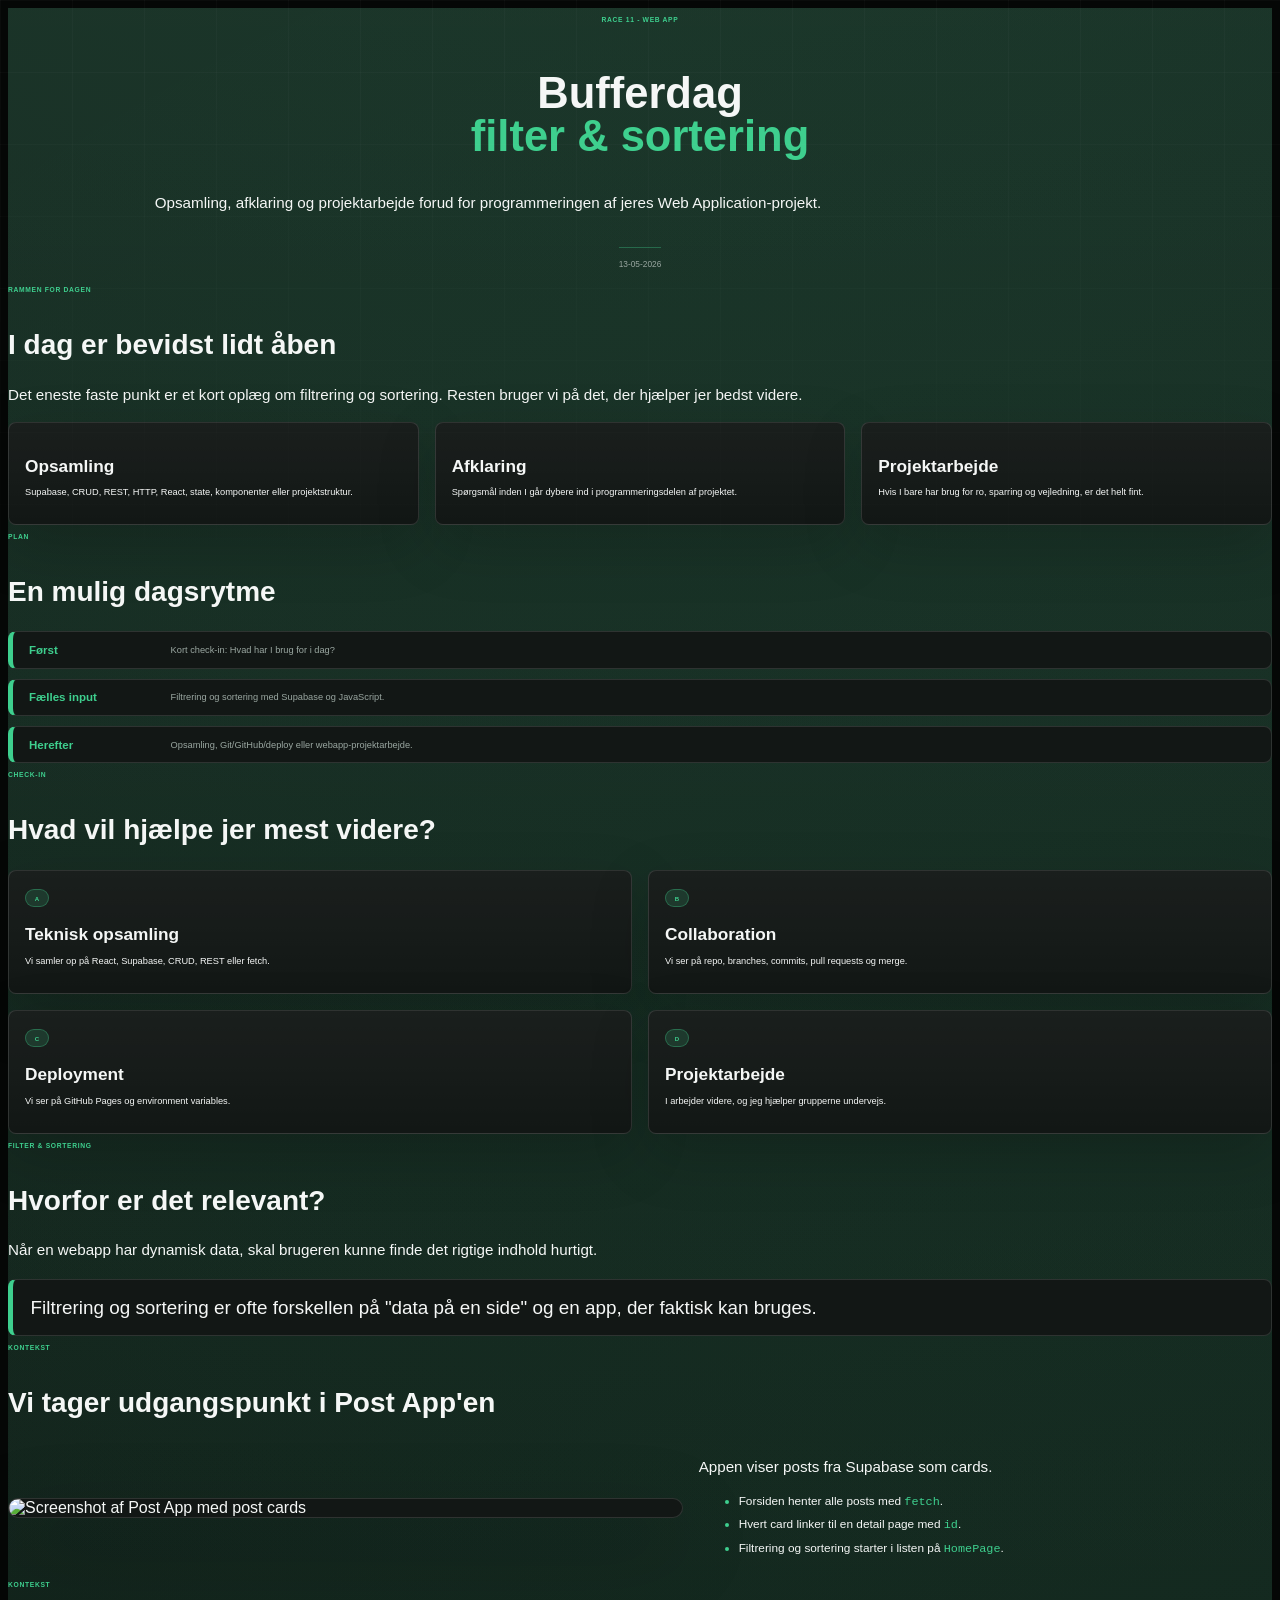
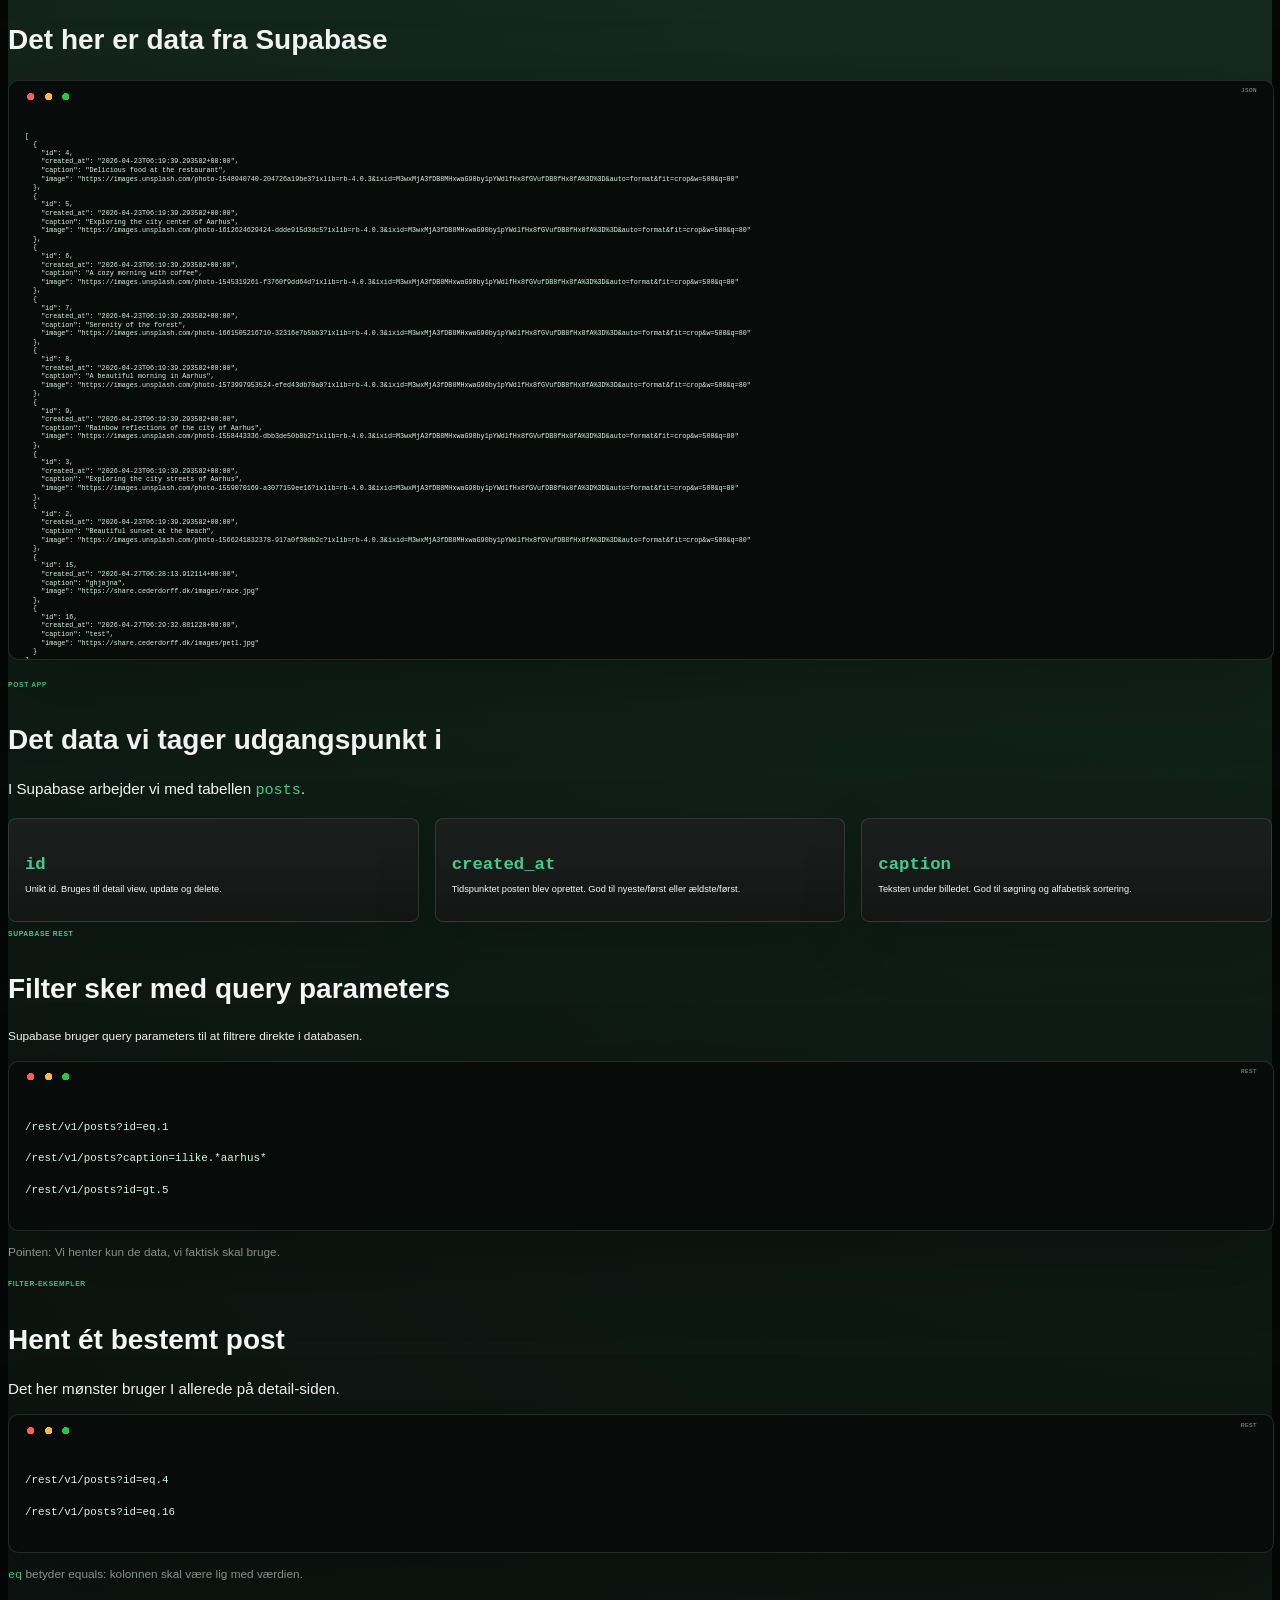
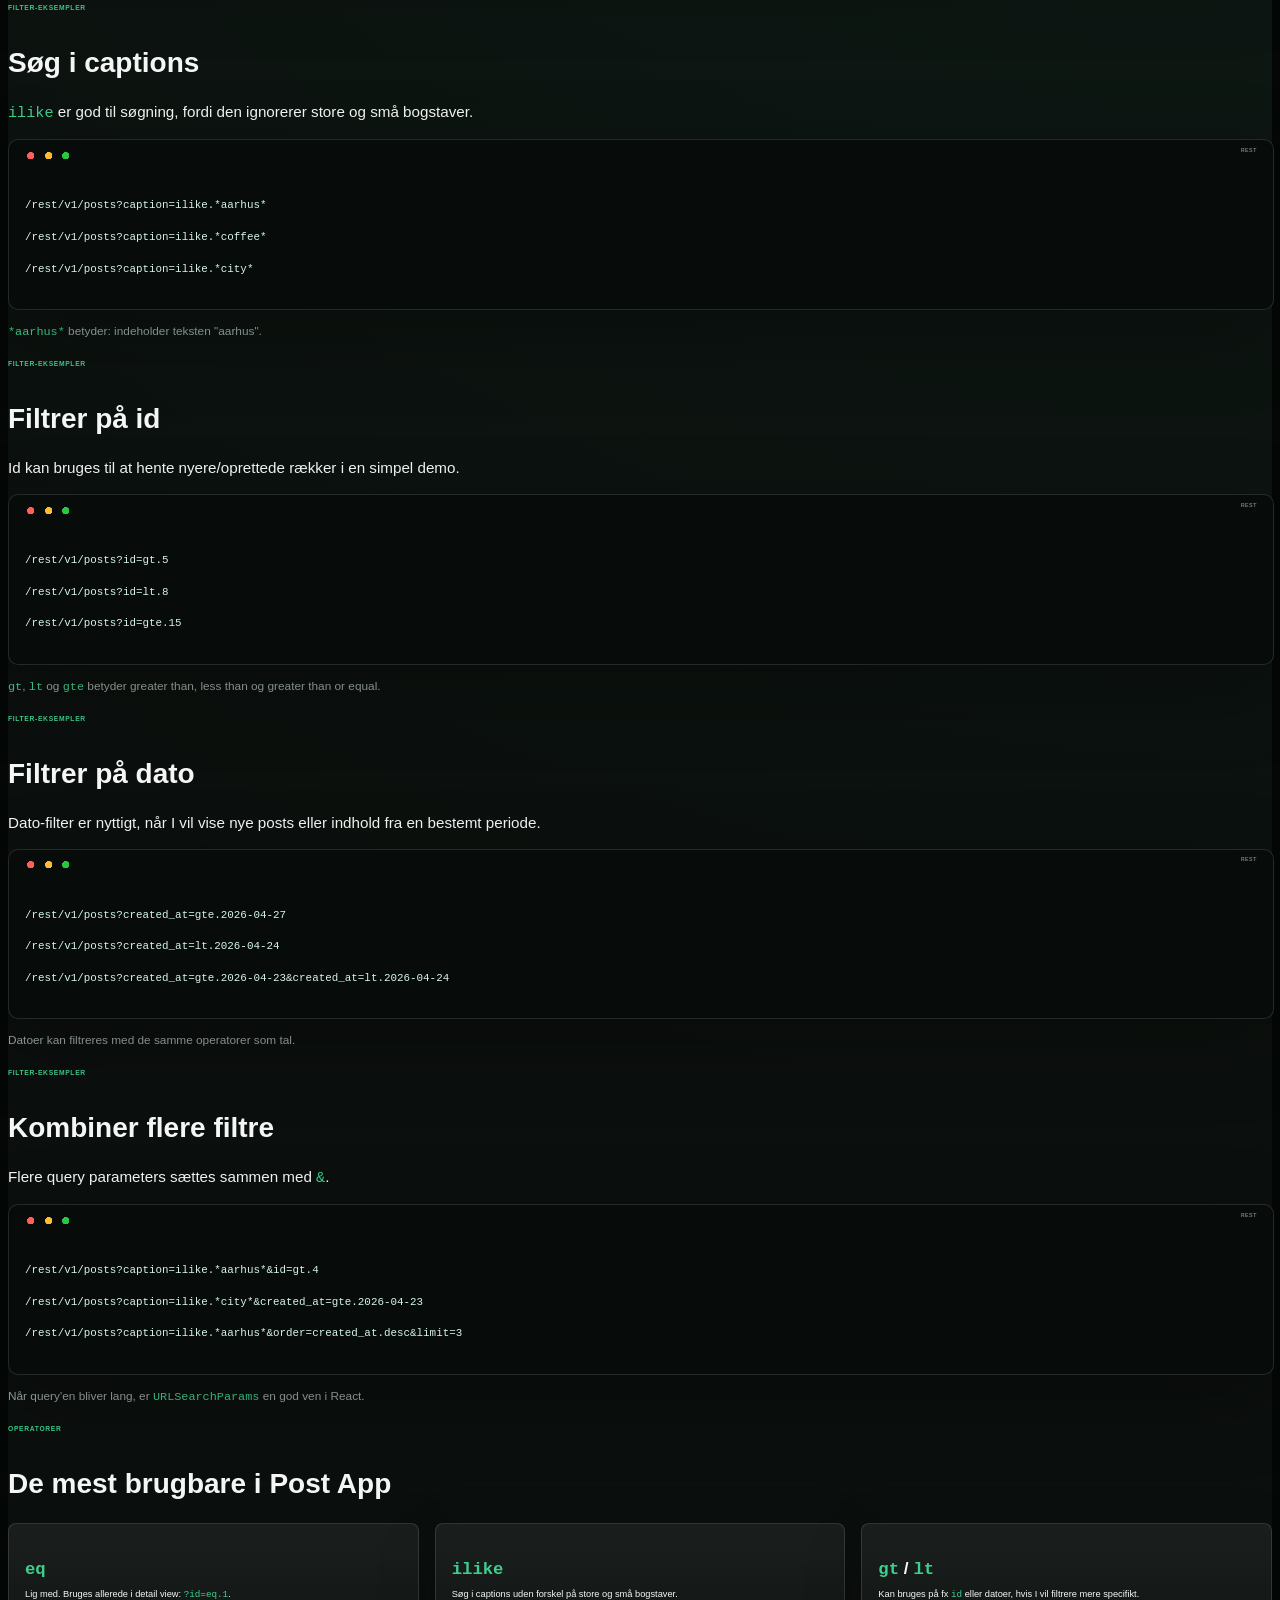
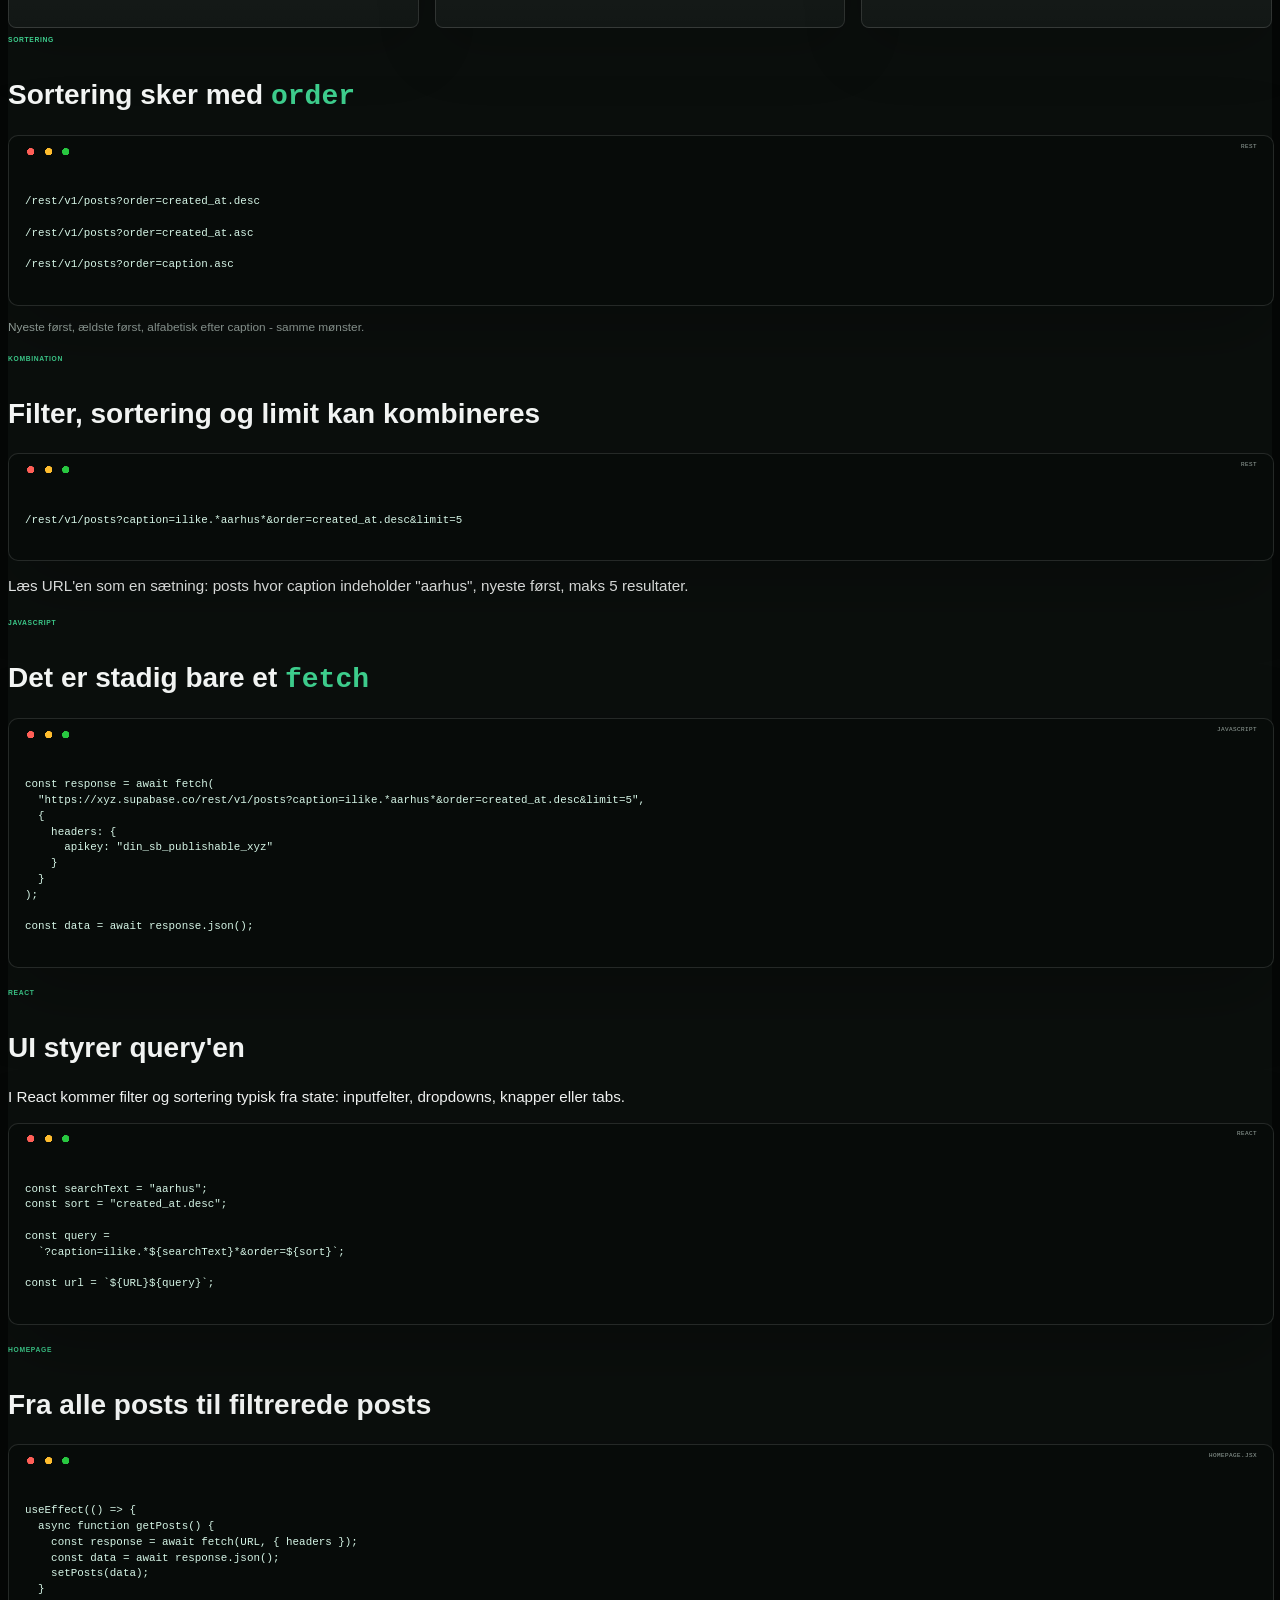
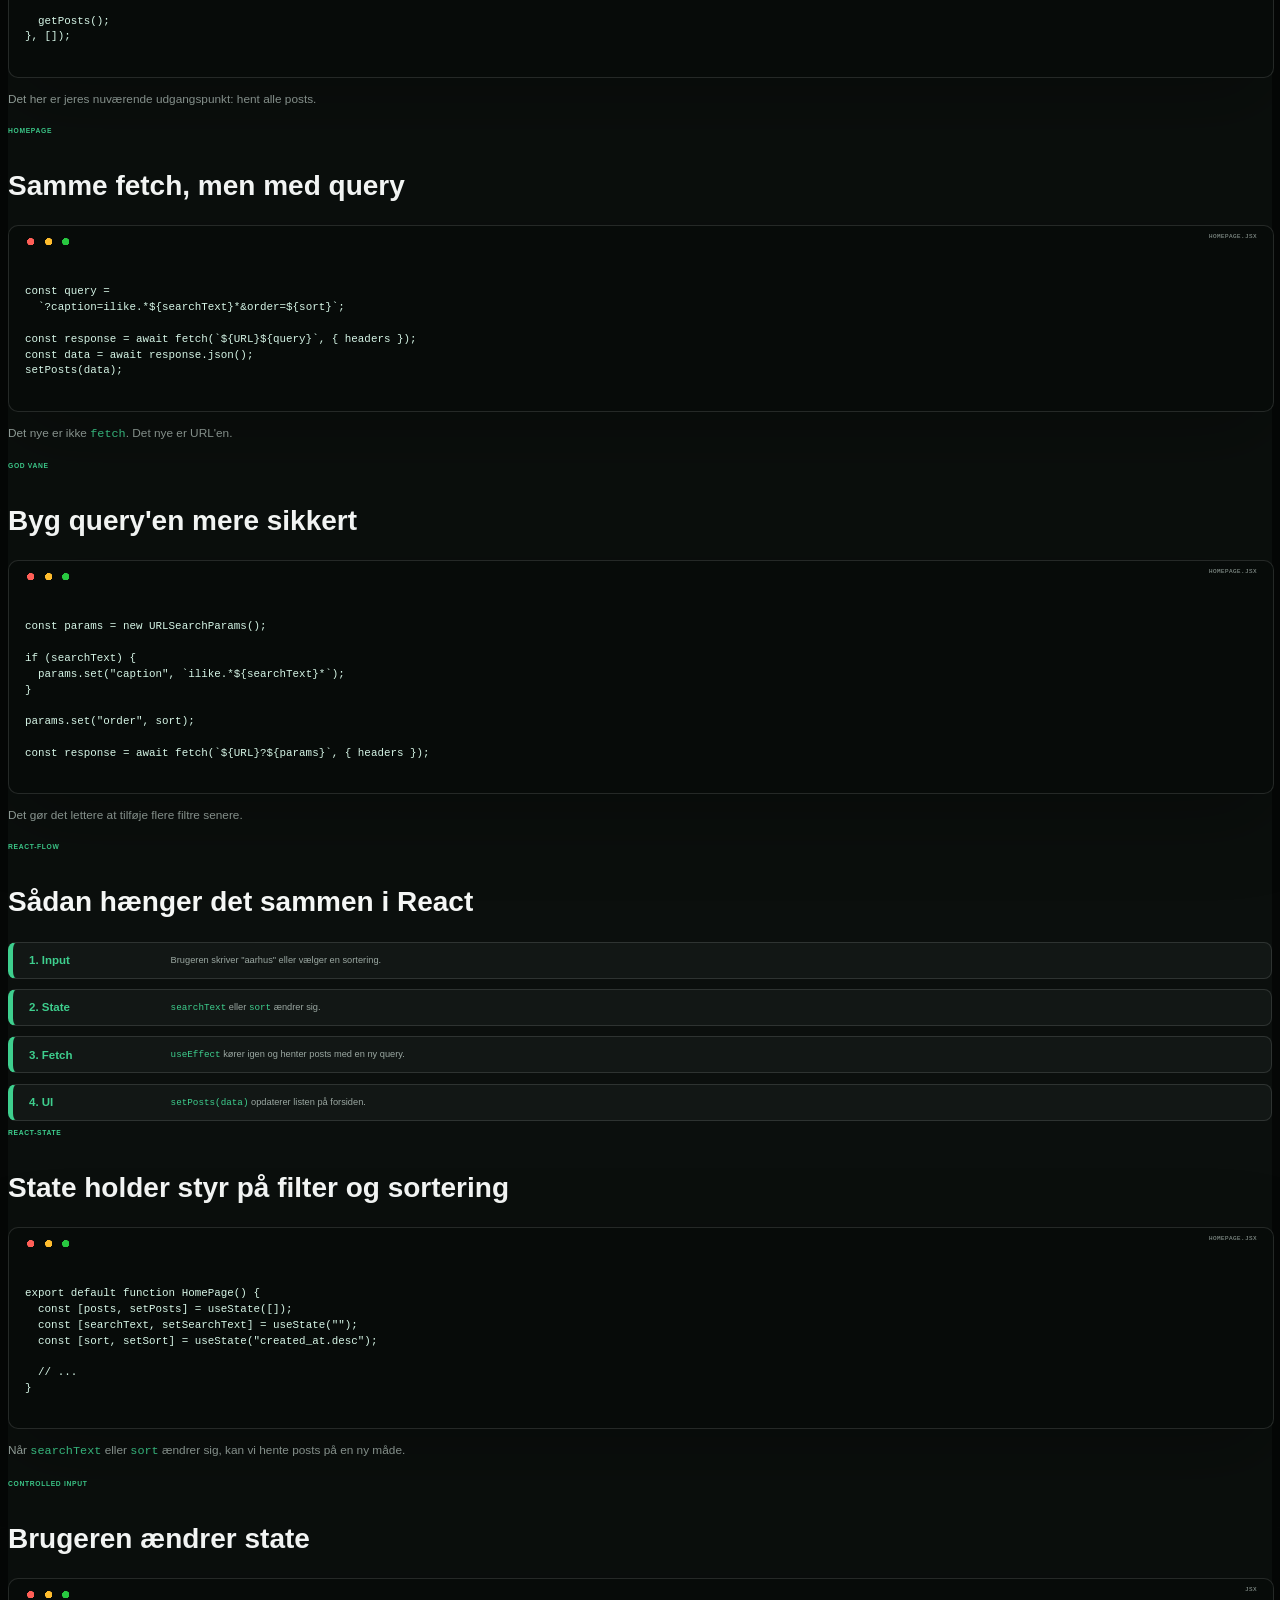
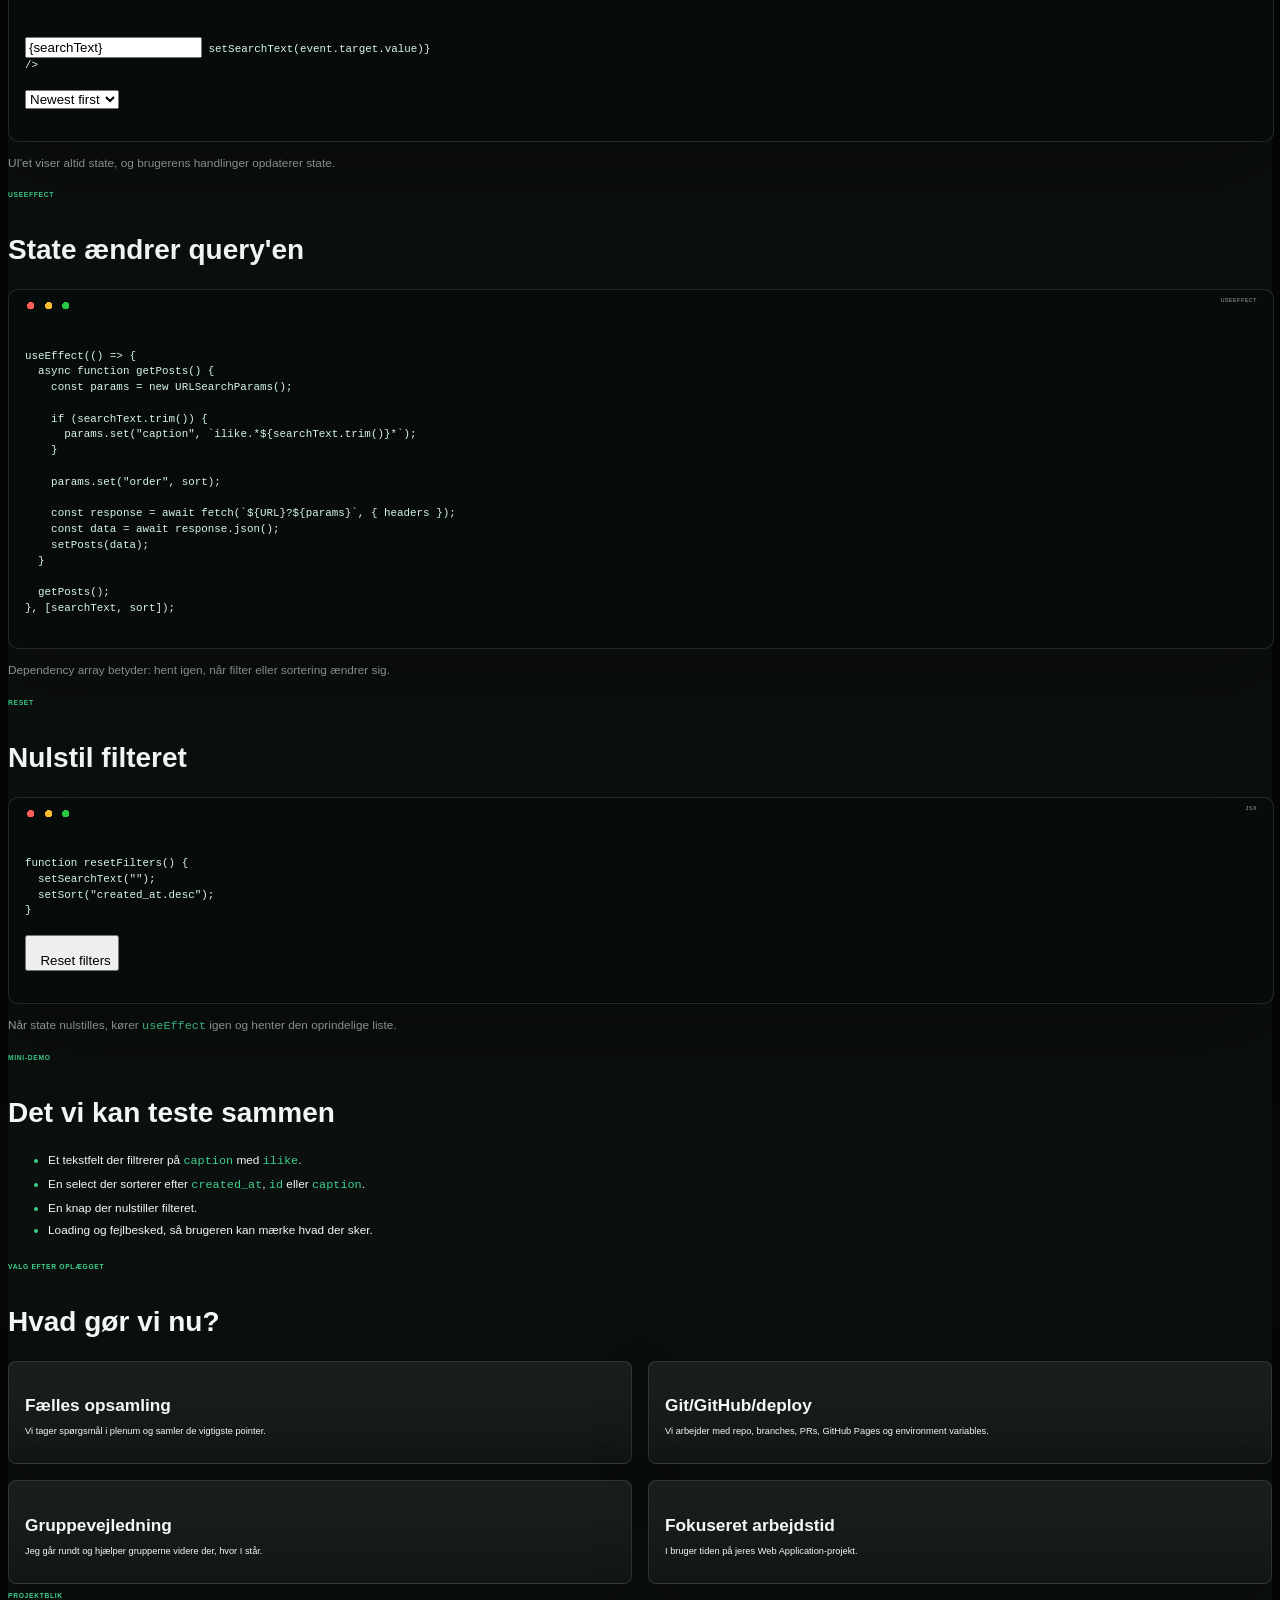
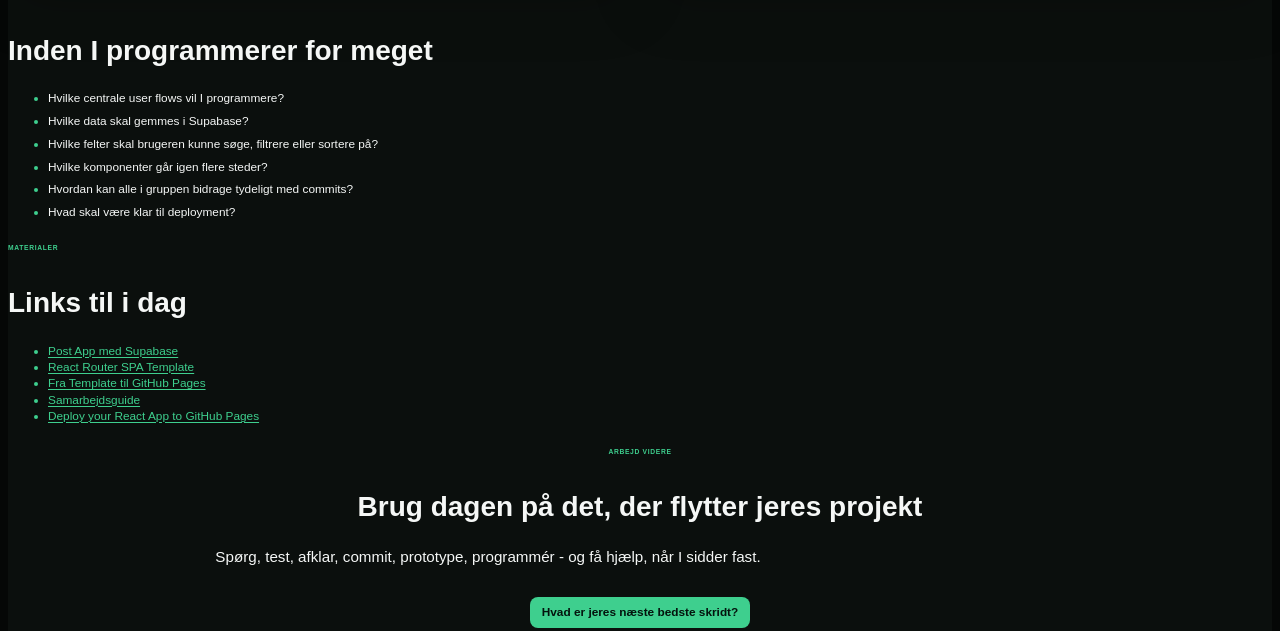
==== _slides/race-11-bufferdag-filter-sort.html @ 37c3426e "Fix code highlighting for JSX in filter and reset sections" ====
<!doctype html>
<html lang="da">
  <head>
    <meta charset="utf-8">
    <meta name="viewport" content="width=device-width, initial-scale=1.0">
    <title>RACE 11 - Bufferdag, Filter & Sort + Projektvejledning</title>
    <link rel="stylesheet" href="https://cdn.jsdelivr.net/npm/reveal.js@5/dist/reveal.css">
    <link rel="stylesheet" href="https://cdn.jsdelivr.net/npm/reveal.js@5/dist/theme/simple.css">
    <link rel="stylesheet" href="https://cdn.jsdelivr.net/npm/highlight.js@11.9.0/styles/github-dark.min.css">
    <style>
      :root {
        --bg: #0b0f0d;
        --bg-deep: #050706;
        --surface: #121715;
        --surface-strong: #171d1a;
        --ink: #f5f7f6;
        --muted: #9aa7a1;
        --green: #3ecf8e;
        --green-deep: #008f62;
        --green-soft: rgba(62, 207, 142, 0.16);
        --coral: #f08f73;
        --yellow: #f4c95d;
        --line: rgba(255, 255, 255, 0.12);
        --line-strong: rgba(62, 207, 142, 0.34);
        --code: #070b09;
      }

      html,
      body {
        background: var(--bg-deep);
      }

      .reveal {
        background:
          radial-gradient(circle at 50% -10%, rgba(62, 207, 142, 0.22), transparent 34%),
          radial-gradient(circle at 100% 20%, rgba(62, 207, 142, 0.08), transparent 28%),
          linear-gradient(180deg, rgba(255, 255, 255, 0.04), transparent 24%),
          var(--bg);
        color: var(--ink);
        font-family: "Aptos", "Segoe UI", sans-serif;
      }

      .reveal::before {
        background-image:
          linear-gradient(rgba(255, 255, 255, 0.035) 1px, transparent 1px),
          linear-gradient(90deg, rgba(255, 255, 255, 0.035) 1px, transparent 1px);
        background-size: 72px 72px;
        content: "";
        inset: 0;
        mask-image: linear-gradient(to bottom, rgba(0, 0, 0, 0.72), transparent 78%);
        pointer-events: none;
        position: fixed;
      }

      .reveal h1,
      .reveal h2,
      .reveal h3 {
        color: var(--ink);
        font-family: "Aptos", "Segoe UI", sans-serif;
        font-weight: 700;
        letter-spacing: 0;
        text-transform: none;
      }

      .reveal h1 {
        font-size: 2.72em;
        line-height: 0.98;
      }

      .reveal h1 span {
        color: var(--green);
        display: block;
      }

      .reveal h2 {
        font-size: 1.75em;
      }

      .reveal h3 {
        font-size: 1.08em;
      }

      .reveal p,
      .reveal li {
        color: var(--ink);
        font-size: 0.74em;
        line-height: 1.38;
      }

      .reveal small,
      .reveal .muted {
        color: var(--muted);
      }

      .reveal a {
        color: var(--green);
        text-decoration-thickness: 0.08em;
        text-underline-offset: 0.16em;
      }

      .reveal strong {
        color: var(--green);
      }

      .reveal section {
        text-align: left;
      }

      .reveal section::before {
        background: linear-gradient(90deg, var(--green), transparent);
        border-radius: 999px;
        content: "";
        height: 3px;
        left: 0;
        opacity: 0.82;
        position: absolute;
        top: -1.1rem;
        width: 92px;
      }

      .reveal .center {
        text-align: center;
      }

      .reveal .center::before {
        left: 50%;
        transform: translateX(-50%);
      }

      .reveal .eyebrow {
        color: var(--green);
        display: inline-block;
        font-size: 0.42em;
        font-weight: 800;
        letter-spacing: 0.1em;
        margin-bottom: 0.8rem;
        text-transform: uppercase;
      }

      .reveal .lead {
        color: var(--ink);
        font-size: 0.95em;
        line-height: 1.28;
        max-width: 960px;
      }

      .reveal .date {
        border-top: 1px solid var(--line-strong);
        color: var(--muted);
        display: inline-block;
        font-size: 0.52em;
        margin-top: 1.2rem;
        padding-top: 0.65rem;
      }

      .reveal .grid {
        display: grid;
        gap: 1rem;
        grid-template-columns: repeat(3, minmax(0, 1fr));
        margin-top: 1.1rem;
      }

      .reveal .grid.two {
        grid-template-columns: repeat(2, minmax(0, 1fr));
      }

      .reveal .context-layout {
        align-items: center;
        display: grid;
        gap: 1.1rem;
        grid-template-columns: 1.08fr 0.92fr;
        margin-top: 1rem;
      }

      .reveal .panel {
        background:
          linear-gradient(180deg, rgba(255, 255, 255, 0.035), transparent),
          var(--surface);
        border: 1px solid var(--line);
        border-radius: 8px;
        box-shadow: 0 20px 60px rgba(0, 0, 0, 0.18);
        padding: 1rem;
      }

      .reveal .panel h3 {
        margin-bottom: 0.35rem;
      }

      .reveal .panel:hover {
        border-color: var(--line-strong);
      }

      .reveal .panel p,
      .reveal .panel li {
        font-size: 0.58em;
      }

      .reveal .tag {
        background: var(--green-soft);
        border: 1px solid var(--line-strong);
        border-radius: 999px;
        color: var(--green);
        display: inline-block;
        font-size: 0.38em;
        font-weight: 800;
        letter-spacing: 0.06em;
        margin-right: 0.35rem;
        padding: 0.28rem 0.55rem;
        text-transform: uppercase;
      }

      .reveal .timeline {
        display: grid;
        gap: 0.65rem;
        margin-top: 1.1rem;
      }

      .reveal .step {
        align-items: center;
        background: var(--surface);
        border: 1px solid var(--line);
        border-left: 0.32rem solid var(--green);
        border-radius: 8px;
        display: grid;
        gap: 0.85rem;
        grid-template-columns: 8rem 1fr;
        padding: 0.72rem 1rem;
      }

      .reveal .step strong {
        color: var(--green);
        font-size: 0.72em;
      }

      .reveal .step span {
        color: var(--muted);
        font-size: 0.58em;
      }

      .reveal pre {
        background: var(--code);
        border: 1px solid var(--line);
        border-radius: 10px;
        box-shadow: 0 24px 80px rgba(0, 0, 0, 0.28);
        margin-top: 1rem;
        overflow: hidden;
        padding-top: 1.65rem;
        position: relative;
        width: 100%;
      }

      .reveal pre::before {
        background:
          radial-gradient(circle, #ff5f57 0 45%, transparent 47%),
          radial-gradient(circle, #ffbd2e 0 45%, transparent 47%),
          radial-gradient(circle, #28c840 0 45%, transparent 47%);
        background-position: 0 0, 1.1rem 0, 2.2rem 0;
        background-repeat: no-repeat;
        background-size: 0.7rem 0.7rem;
        content: "";
        height: 0.7rem;
        left: 1rem;
        position: absolute;
        top: 0.62rem;
        width: 3rem;
      }

      .reveal pre[data-code-label]::after {
        color: var(--muted);
        content: attr(data-code-label);
        font-family: "SFMono-Regular", "Consolas", monospace;
        font-size: 0.32em;
        letter-spacing: 0.08em;
        position: absolute;
        right: 1rem;
        text-transform: uppercase;
        top: 0.42rem;
      }

      .reveal pre code {
        background: transparent;
        border: 0;
        border-radius: 0;
        color: #d6f6e7;
        display: block;
        font-size: 0.68em;
        line-height: 1.45;
        max-height: none;
        padding: 1rem;
        white-space: pre-wrap;
        word-break: break-word;
      }

      .reveal pre code.hljs {
        background: transparent;
        color: #d6f6e7;
        padding: 1rem;
      }

      .reveal .hljs-keyword,
      .reveal .hljs-built_in,
      .reveal .hljs-selector-tag {
        color: var(--green);
      }

      .reveal .hljs-string,
      .reveal .hljs-title,
      .reveal .hljs-name {
        color: #f0cf85;
      }

      .reveal .hljs-number,
      .reveal .hljs-literal {
        color: #79c0ff;
      }

      .reveal .hljs-comment {
        color: #7f8a85;
      }

      .reveal table.hljs-ln {
        font-size: inherit;
      }

      .reveal .hljs-ln-numbers {
        border-right: 1px solid var(--line);
        color: rgba(245, 247, 246, 0.34);
        padding-right: 0.8rem;
        text-align: right;
        user-select: none;
      }

      .reveal .hljs-ln-code {
        padding-left: 0.8rem;
      }

      .reveal pre.data-sample code {
        font-size: 0.42em;
        line-height: 1.28;
        max-height: 520px;
        overflow: auto;
      }

      .reveal .app-shot {
        background: var(--surface);
        border: 1px solid var(--line);
        border-radius: 12px;
        box-shadow: 0 28px 80px rgba(0, 0, 0, 0.32);
        display: block;
        width: 100%;
      }

      .reveal code {
        color: var(--green);
        font-family: "SFMono-Regular", "Consolas", monospace;
      }

      .reveal .quote {
        background: var(--surface);
        border: 1px solid var(--line);
        border-left: 0.36rem solid var(--green);
        border-radius: 8px;
        color: var(--ink);
        font-family: "Aptos", "Segoe UI", sans-serif;
        font-size: 1.18em;
        line-height: 1.22;
        margin-top: 1.2rem;
        padding: 1rem 1.1rem;
      }

      .reveal .question {
        background: var(--green);
        border-radius: 8px;
        color: #04130d;
        display: inline-block;
        font-size: 0.74em;
        font-weight: 800;
        margin-top: 1rem;
        padding: 0.45rem 0.75rem;
      }

      .reveal .checklist li {
        margin: 0.4rem 0;
      }

      .reveal li::marker {
        color: var(--green);
      }

      .reveal .controls,
      .reveal .progress {
        color: var(--green);
      }

      @media (max-width: 780px) {
        .reveal .grid,
        .reveal .grid.two,
        .reveal .context-layout {
          grid-template-columns: 1fr;
        }

        .reveal .step {
          grid-template-columns: 1fr;
        }
      }
    </style>
  </head>
  <body>
    <div class="reveal">
      <div class="slides">
        <section class="center">
          <span class="eyebrow">RACE 11 - Web App</span>
          <h1>Bufferdag <span>filter & sortering</span></h1>
          <p class="lead">Opsamling, afklaring og projektarbejde forud for programmeringen af jeres Web Application-projekt.</p>
          <p class="date">13-05-2026</p>
        </section>

        <section>
          <span class="eyebrow">Rammen for dagen</span>
          <h2>I dag er bevidst lidt åben</h2>
          <p class="lead">Det eneste faste punkt er et kort oplæg om filtrering og sortering. Resten bruger vi på det, der hjælper jer bedst videre.</p>
          <div class="grid">
            <div class="panel">
              <h3>Opsamling</h3>
              <p>Supabase, CRUD, REST, HTTP, React, state, komponenter eller projektstruktur.</p>
            </div>
            <div class="panel">
              <h3>Afklaring</h3>
              <p>Spørgsmål inden I går dybere ind i programmeringsdelen af projektet.</p>
            </div>
            <div class="panel">
              <h3>Projektarbejde</h3>
              <p>Hvis I bare har brug for ro, sparring og vejledning, er det helt fint.</p>
            </div>
          </div>
        </section>

        <section>
          <span class="eyebrow">Plan</span>
          <h2>En mulig dagsrytme</h2>
          <div class="timeline">
            <div class="step">
              <strong>Først</strong>
              <span>Kort check-in: Hvad har I brug for i dag?</span>
            </div>
            <div class="step">
              <strong>Fælles input</strong>
              <span>Filtrering og sortering med Supabase og JavaScript.</span>
            </div>
            <div class="step">
              <strong>Herefter</strong>
              <span>Opsamling, Git/GitHub/deploy eller webapp-projektarbejde.</span>
            </div>
          </div>
        </section>

        <section>
          <span class="eyebrow">Check-in</span>
          <h2>Hvad vil hjælpe jer mest videre?</h2>
          <div class="grid two">
            <div class="panel">
              <span class="tag">A</span>
              <h3>Teknisk opsamling</h3>
              <p>Vi samler op på React, Supabase, CRUD, REST eller fetch.</p>
            </div>
            <div class="panel">
              <span class="tag">B</span>
              <h3>Collaboration</h3>
              <p>Vi ser på repo, branches, commits, pull requests og merge.</p>
            </div>
            <div class="panel">
              <span class="tag">C</span>
              <h3>Deployment</h3>
              <p>Vi ser på GitHub Pages og environment variables.</p>
            </div>
            <div class="panel">
              <span class="tag">D</span>
              <h3>Projektarbejde</h3>
              <p>I arbejder videre, og jeg hjælper grupperne undervejs.</p>
            </div>
          </div>
        </section>

        <section>
          <span class="eyebrow">Filter & sortering</span>
          <h2>Hvorfor er det relevant?</h2>
          <p class="lead">Når en webapp har dynamisk data, skal brugeren kunne finde det rigtige indhold hurtigt.</p>
          <div class="quote">Filtrering og sortering er ofte forskellen på "data på en side" og en app, der faktisk kan bruges.</div>
        </section>

        <section>
          <span class="eyebrow">Kontekst</span>
          <h2>Vi tager udgangspunkt i Post App'en</h2>
          <div class="context-layout">
            <img class="app-shot" src="assets/post-app.png" alt="Screenshot af Post App med post cards">
            <div>
              <p class="lead">Appen viser posts fra Supabase som cards.</p>
              <ul class="checklist">
                <li>Forsiden henter alle posts med <code>fetch</code>.</li>
                <li>Hvert card linker til en detail page med <code>id</code>.</li>
                <li>Filtrering og sortering starter i listen på <code>HomePage</code>.</li>
              </ul>
            </div>
          </div>
        </section>

        <section>
          <span class="eyebrow">Kontekst</span>
          <h2>Det her er data fra Supabase</h2>
          <pre class="data-sample" data-code-label="JSON"><code class="language-json" data-trim>
[
  {
    "id": 4,
    "created_at": "2026-04-23T06:19:39.293582+00:00",
    "caption": "Delicious food at the restaurant",
    "image": "https://images.unsplash.com/photo-1548940740-204726a19be3?ixlib=rb-4.0.3&ixid=M3wxMjA3fDB8MHxwaG90by1pYWdlfHx8fGVufDB8fHx8fA%3D%3D&auto=format&fit=crop&w=500&q=80"
  },
  {
    "id": 5,
    "created_at": "2026-04-23T06:19:39.293582+00:00",
    "caption": "Exploring the city center of Aarhus",
    "image": "https://images.unsplash.com/photo-1612624629424-ddde915d3dc5?ixlib=rb-4.0.3&ixid=M3wxMjA3fDB8MHxwaG90by1pYWdlfHx8fGVufDB8fHx8fA%3D%3D&auto=format&fit=crop&w=500&q=80"
  },
  {
    "id": 6,
    "created_at": "2026-04-23T06:19:39.293582+00:00",
    "caption": "A cozy morning with coffee",
    "image": "https://images.unsplash.com/photo-1545319261-f3760f9dd64d?ixlib=rb-4.0.3&ixid=M3wxMjA3fDB8MHxwaG90by1pYWdlfHx8fGVufDB8fHx8fA%3D%3D&auto=format&fit=crop&w=500&q=80"
  },
  {
    "id": 7,
    "created_at": "2026-04-23T06:19:39.293582+00:00",
    "caption": "Serenity of the forest",
    "image": "https://images.unsplash.com/photo-1661505216710-32316e7b5bb3?ixlib=rb-4.0.3&ixid=M3wxMjA3fDB8MHxwaG90by1pYWdlfHx8fGVufDB8fHx8fA%3D%3D&auto=format&fit=crop&w=500&q=80"
  },
  {
    "id": 8,
    "created_at": "2026-04-23T06:19:39.293582+00:00",
    "caption": "A beautiful morning in Aarhus",
    "image": "https://images.unsplash.com/photo-1573997953524-efed43db70a0?ixlib=rb-4.0.3&ixid=M3wxMjA3fDB8MHxwaG90by1pYWdlfHx8fGVufDB8fHx8fA%3D%3D&auto=format&fit=crop&w=500&q=80"
  },
  {
    "id": 9,
    "created_at": "2026-04-23T06:19:39.293582+00:00",
    "caption": "Rainbow reflections of the city of Aarhus",
    "image": "https://images.unsplash.com/photo-1558443336-dbb3de50b8b2?ixlib=rb-4.0.3&ixid=M3wxMjA3fDB8MHxwaG90by1pYWdlfHx8fGVufDB8fHx8fA%3D%3D&auto=format&fit=crop&w=500&q=80"
  },
  {
    "id": 3,
    "created_at": "2026-04-23T06:19:39.293582+00:00",
    "caption": "Exploring the city streets of Aarhus",
    "image": "https://images.unsplash.com/photo-1559070169-a3077159ee16?ixlib=rb-4.0.3&ixid=M3wxMjA3fDB8MHxwaG90by1pYWdlfHx8fGVufDB8fHx8fA%3D%3D&auto=format&fit=crop&w=500&q=80"
  },
  {
    "id": 2,
    "created_at": "2026-04-23T06:19:39.293582+00:00",
    "caption": "Beautiful sunset at the beach",
    "image": "https://images.unsplash.com/photo-1566241832378-917a0f30db2c?ixlib=rb-4.0.3&ixid=M3wxMjA3fDB8MHxwaG90by1pYWdlfHx8fGVufDB8fHx8fA%3D%3D&auto=format&fit=crop&w=500&q=80"
  },
  {
    "id": 15,
    "created_at": "2026-04-27T06:28:13.912114+00:00",
    "caption": "ghjajna",
    "image": "https://share.cederdorff.dk/images/race.jpg"
  },
  {
    "id": 16,
    "created_at": "2026-04-27T06:29:32.881228+00:00",
    "caption": "test",
    "image": "https://share.cederdorff.dk/images/petl.jpg"
  }
]
          </code></pre>
        </section>

        <section>
          <span class="eyebrow">Post App</span>
          <h2>Det data vi tager udgangspunkt i</h2>
          <p class="lead">I Supabase arbejder vi med tabellen <code>posts</code>.</p>
          <div class="grid">
            <div class="panel">
              <h3><code>id</code></h3>
              <p>Unikt id. Bruges til detail view, update og delete.</p>
            </div>
            <div class="panel">
              <h3><code>created_at</code></h3>
              <p>Tidspunktet posten blev oprettet. God til nyeste/først eller ældste/først.</p>
            </div>
            <div class="panel">
              <h3><code>caption</code></h3>
              <p>Teksten under billedet. God til søgning og alfabetisk sortering.</p>
            </div>
          </div>
        </section>

        <section>
          <span class="eyebrow">Supabase REST</span>
          <h2>Filter sker med query parameters</h2>
          <p>Supabase bruger query parameters til at filtrere direkte i databasen.</p>
          <pre data-code-label="REST"><code class="language-http" data-trim>
/rest/v1/posts?id=eq.1

/rest/v1/posts?caption=ilike.*aarhus*

/rest/v1/posts?id=gt.5
          </code></pre>
          <p class="muted">Pointen: Vi henter kun de data, vi faktisk skal bruge.</p>
        </section>

        <section>
          <span class="eyebrow">Filter-eksempler</span>
          <h2>Hent ét bestemt post</h2>
          <p class="lead">Det her mønster bruger I allerede på detail-siden.</p>
          <pre data-code-label="REST"><code class="language-http" data-trim>
/rest/v1/posts?id=eq.4

/rest/v1/posts?id=eq.16
          </code></pre>
          <p class="muted"><code>eq</code> betyder equals: kolonnen skal være lig med værdien.</p>
        </section>

        <section>
          <span class="eyebrow">Filter-eksempler</span>
          <h2>Søg i captions</h2>
          <p class="lead"><code>ilike</code> er god til søgning, fordi den ignorerer store og små bogstaver.</p>
          <pre data-code-label="REST"><code class="language-http" data-trim>
/rest/v1/posts?caption=ilike.*aarhus*

/rest/v1/posts?caption=ilike.*coffee*

/rest/v1/posts?caption=ilike.*city*
          </code></pre>
          <p class="muted"><code>*aarhus*</code> betyder: indeholder teksten "aarhus".</p>
        </section>

        <section>
          <span class="eyebrow">Filter-eksempler</span>
          <h2>Filtrer på id</h2>
          <p class="lead">Id kan bruges til at hente nyere/oprettede rækker i en simpel demo.</p>
          <pre data-code-label="REST"><code class="language-http" data-trim>
/rest/v1/posts?id=gt.5

/rest/v1/posts?id=lt.8

/rest/v1/posts?id=gte.15
          </code></pre>
          <p class="muted"><code>gt</code>, <code>lt</code> og <code>gte</code> betyder greater than, less than og greater than or equal.</p>
        </section>

        <section>
          <span class="eyebrow">Filter-eksempler</span>
          <h2>Filtrer på dato</h2>
          <p class="lead">Dato-filter er nyttigt, når I vil vise nye posts eller indhold fra en bestemt periode.</p>
          <pre data-code-label="REST"><code class="language-http" data-trim>
/rest/v1/posts?created_at=gte.2026-04-27

/rest/v1/posts?created_at=lt.2026-04-24

/rest/v1/posts?created_at=gte.2026-04-23&created_at=lt.2026-04-24
          </code></pre>
          <p class="muted">Datoer kan filtreres med de samme operatorer som tal.</p>
        </section>

        <section>
          <span class="eyebrow">Filter-eksempler</span>
          <h2>Kombiner flere filtre</h2>
          <p class="lead">Flere query parameters sættes sammen med <code>&</code>.</p>
          <pre data-code-label="REST"><code class="language-http" data-trim>
/rest/v1/posts?caption=ilike.*aarhus*&id=gt.4

/rest/v1/posts?caption=ilike.*city*&created_at=gte.2026-04-23

/rest/v1/posts?caption=ilike.*aarhus*&order=created_at.desc&limit=3
          </code></pre>
          <p class="muted">Når query'en bliver lang, er <code>URLSearchParams</code> en god ven i React.</p>
        </section>

        <section>
          <span class="eyebrow">Operatorer</span>
          <h2>De mest brugbare i Post App</h2>
          <div class="grid">
            <div class="panel">
              <h3><code>eq</code></h3>
              <p>Lig med. Bruges allerede i detail view: <code>?id=eq.1</code>.</p>
            </div>
            <div class="panel">
              <h3><code>ilike</code></h3>
              <p>Søg i captions uden forskel på store og små bogstaver.</p>
            </div>
            <div class="panel">
              <h3><code>gt</code> / <code>lt</code></h3>
              <p>Kan bruges på fx <code>id</code> eller datoer, hvis I vil filtrere mere specifikt.</p>
            </div>
          </div>
        </section>

        <section>
          <span class="eyebrow">Sortering</span>
          <h2>Sortering sker med <code>order</code></h2>
          <pre data-code-label="REST"><code class="language-http" data-trim>
/rest/v1/posts?order=created_at.desc

/rest/v1/posts?order=created_at.asc

/rest/v1/posts?order=caption.asc
          </code></pre>
          <p class="muted">Nyeste først, ældste først, alfabetisk efter caption - samme mønster.</p>
        </section>

        <section>
          <span class="eyebrow">Kombination</span>
          <h2>Filter, sortering og limit kan kombineres</h2>
          <pre data-code-label="REST"><code class="language-http" data-trim>
/rest/v1/posts?caption=ilike.*aarhus*&order=created_at.desc&limit=5
          </code></pre>
          <p class="lead">Læs URL'en som en sætning: posts hvor caption indeholder "aarhus", nyeste først, maks 5 resultater.</p>
        </section>

        <section>
          <span class="eyebrow">JavaScript</span>
          <h2>Det er stadig bare et <code>fetch</code></h2>
          <pre data-code-label="JavaScript"><code class="language-js" data-trim data-line-numbers>
const response = await fetch(
  "https://xyz.supabase.co/rest/v1/posts?caption=ilike.*aarhus*&order=created_at.desc&limit=5",
  {
    headers: {
      apikey: "din_sb_publishable_xyz"
    }
  }
);

const data = await response.json();
          </code></pre>
        </section>

        <section>
          <span class="eyebrow">React</span>
          <h2>UI styrer query'en</h2>
          <p class="lead">I React kommer filter og sortering typisk fra state: inputfelter, dropdowns, knapper eller tabs.</p>
          <pre data-code-label="React"><code class="language-js" data-trim data-line-numbers>
const searchText = "aarhus";
const sort = "created_at.desc";

const query =
  `?caption=ilike.*${searchText}*&order=${sort}`;

const url = `${URL}${query}`;
          </code></pre>
        </section>

        <section>
          <span class="eyebrow">HomePage</span>
          <h2>Fra alle posts til filtrerede posts</h2>
          <pre data-code-label="HomePage.jsx"><code class="language-js" data-trim data-line-numbers>
useEffect(() => {
  async function getPosts() {
    const response = await fetch(URL, { headers });
    const data = await response.json();
    setPosts(data);
  }

  getPosts();
}, []);
          </code></pre>
          <p class="muted">Det her er jeres nuværende udgangspunkt: hent alle posts.</p>
        </section>

        <section>
          <span class="eyebrow">HomePage</span>
          <h2>Samme fetch, men med query</h2>
          <pre data-code-label="HomePage.jsx"><code class="language-js" data-trim data-line-numbers>
const query =
  `?caption=ilike.*${searchText}*&order=${sort}`;

const response = await fetch(`${URL}${query}`, { headers });
const data = await response.json();
setPosts(data);
          </code></pre>
          <p class="muted">Det nye er ikke <code>fetch</code>. Det nye er URL'en.</p>
        </section>

        <section>
          <span class="eyebrow">God vane</span>
          <h2>Byg query'en mere sikkert</h2>
          <pre data-code-label="HomePage.jsx"><code class="language-js" data-trim data-line-numbers>
const params = new URLSearchParams();

if (searchText) {
  params.set("caption", `ilike.*${searchText}*`);
}

params.set("order", sort);

const response = await fetch(`${URL}?${params}`, { headers });
          </code></pre>
          <p class="muted">Det gør det lettere at tilføje flere filtre senere.</p>
        </section>

        <section>
          <span class="eyebrow">React-flow</span>
          <h2>Sådan hænger det sammen i React</h2>
          <div class="timeline">
            <div class="step">
              <strong>1. Input</strong>
              <span>Brugeren skriver "aarhus" eller vælger en sortering.</span>
            </div>
            <div class="step">
              <strong>2. State</strong>
              <span><code>searchText</code> eller <code>sort</code> ændrer sig.</span>
            </div>
            <div class="step">
              <strong>3. Fetch</strong>
              <span><code>useEffect</code> kører igen og henter posts med en ny query.</span>
            </div>
            <div class="step">
              <strong>4. UI</strong>
              <span><code>setPosts(data)</code> opdaterer listen på forsiden.</span>
            </div>
          </div>
        </section>

        <section>
          <span class="eyebrow">React-state</span>
          <h2>State holder styr på filter og sortering</h2>
          <pre data-code-label="HomePage.jsx"><code class="language-js" data-trim data-line-numbers>
export default function HomePage() {
  const [posts, setPosts] = useState([]);
  const [searchText, setSearchText] = useState("");
  const [sort, setSort] = useState("created_at.desc");

  // ...
}
          </code></pre>
          <p class="muted">Når <code>searchText</code> eller <code>sort</code> ændrer sig, kan vi hente posts på en ny måde.</p>
        </section>

        <section>
          <span class="eyebrow">Controlled input</span>
          <h2>Brugeren ændrer state</h2>
          <pre data-code-label="JSX"><code class="language-jsx" data-trim data-line-numbers>
<input
  type="search"
  placeholder="Search captions..."
  value={searchText}
  onChange={(event) => setSearchText(event.target.value)}
/>

<select
  value={sort}
  onChange={(event) => setSort(event.target.value)}
>
  <option value="created_at.desc">Newest first</option>
  <option value="created_at.asc">Oldest first</option>
  <option value="caption.asc">Caption A-Z</option>
</select>
          </code></pre>
          <p class="muted">UI'et viser altid state, og brugerens handlinger opdaterer state.</p>
        </section>

        <section>
          <span class="eyebrow">useEffect</span>
          <h2>State ændrer query'en</h2>
          <pre data-code-label="useEffect"><code class="language-js" data-trim data-line-numbers>
useEffect(() => {
  async function getPosts() {
    const params = new URLSearchParams();

    if (searchText.trim()) {
      params.set("caption", `ilike.*${searchText.trim()}*`);
    }

    params.set("order", sort);

    const response = await fetch(`${URL}?${params}`, { headers });
    const data = await response.json();
    setPosts(data);
  }

  getPosts();
}, [searchText, sort]);
          </code></pre>
          <p class="muted">Dependency array betyder: hent igen, når filter eller sortering ændrer sig.</p>
        </section>

        <section>
          <span class="eyebrow">Reset</span>
          <h2>Nulstil filteret</h2>
          <pre data-code-label="JSX"><code class="language-jsx" data-trim data-line-numbers>
function resetFilters() {
  setSearchText("");
  setSort("created_at.desc");
}

<button onClick={resetFilters}>
  Reset filters
</button>
          </code></pre>
          <p class="muted">Når state nulstilles, kører <code>useEffect</code> igen og henter den oprindelige liste.</p>
        </section>

        <section>
          <span class="eyebrow">Mini-demo</span>
          <h2>Det vi kan teste sammen</h2>
          <ul class="checklist">
            <li>Et tekstfelt der filtrerer på <code>caption</code> med <code>ilike</code>.</li>
            <li>En select der sorterer efter <code>created_at</code>, <code>id</code> eller <code>caption</code>.</li>
            <li>En knap der nulstiller filteret.</li>
            <li>Loading og fejlbesked, så brugeren kan mærke hvad der sker.</li>
          </ul>
        </section>

        <section>
          <span class="eyebrow">Valg efter oplægget</span>
          <h2>Hvad gør vi nu?</h2>
          <div class="grid two">
            <div class="panel">
              <h3>Fælles opsamling</h3>
              <p>Vi tager spørgsmål i plenum og samler de vigtigste pointer.</p>
            </div>
            <div class="panel">
              <h3>Git/GitHub/deploy</h3>
              <p>Vi arbejder med repo, branches, PRs, GitHub Pages og environment variables.</p>
            </div>
            <div class="panel">
              <h3>Gruppevejledning</h3>
              <p>Jeg går rundt og hjælper grupperne videre der, hvor I står.</p>
            </div>
            <div class="panel">
              <h3>Fokuseret arbejdstid</h3>
              <p>I bruger tiden på jeres Web Application-projekt.</p>
            </div>
          </div>
        </section>

        <section>
          <span class="eyebrow">Projektblik</span>
          <h2>Inden I programmerer for meget</h2>
          <ul class="checklist">
            <li>Hvilke centrale user flows vil I programmere?</li>
            <li>Hvilke data skal gemmes i Supabase?</li>
            <li>Hvilke felter skal brugeren kunne søge, filtrere eller sortere på?</li>
            <li>Hvilke komponenter går igen flere steder?</li>
            <li>Hvordan kan alle i gruppen bidrage tydeligt med commits?</li>
            <li>Hvad skal være klar til deployment?</li>
          </ul>
        </section>

        <section>
          <span class="eyebrow">Materialer</span>
          <h2>Links til i dag</h2>
          <ul>
            <li><a href="https://github.com/cederdorff/post-app-supabase">Post App med Supabase</a></li>
            <li><a href="https://github.com/cederdorff/react-router-spa/blob/main/README.md">React Router SPA Template</a></li>
            <li><a href="https://github.com/cederdorff/react-router-spa/blob/main/docs/template-to-github-pages-setup.md">Fra Template til GitHub Pages</a></li>
            <li><a href="https://github.com/cederdorff/react-router-spa/blob/main/docs/collaboration-guide.md">Samarbejdsguide</a></li>
            <li><a href="https://race.notion.site/Deploy-your-React-App-to-GitHub-Pages-1d34f0b9e48e40a1a8c4a4bf01f5bb2a">Deploy your React App to GitHub Pages</a></li>
          </ul>
        </section>

        <section class="center">
          <span class="eyebrow">Arbejd videre</span>
          <h2>Brug dagen på det, der flytter jeres projekt</h2>
          <p class="lead">Spørg, test, afklar, commit, prototype, programmér - og få hjælp, når I sidder fast.</p>
          <p class="question">Hvad er jeres næste bedste skridt?</p>
        </section>
      </div>
    </div>

    <script src="https://cdn.jsdelivr.net/npm/reveal.js@5/dist/reveal.js"></script>
    <script src="https://cdn.jsdelivr.net/npm/reveal.js@5/plugin/highlight/highlight.js"></script>
    <script src="https://cdn.jsdelivr.net/npm/reveal.js@5/plugin/notes/notes.js"></script>
    <script>
      Reveal.initialize({
        hash: true,
        margin: 0.08,
        controlsTutorial: false,
        slideNumber: "c/t",
        transition: "fade",
        plugins: [RevealHighlight, RevealNotes]
      });
    </script>
  </body>
</html>
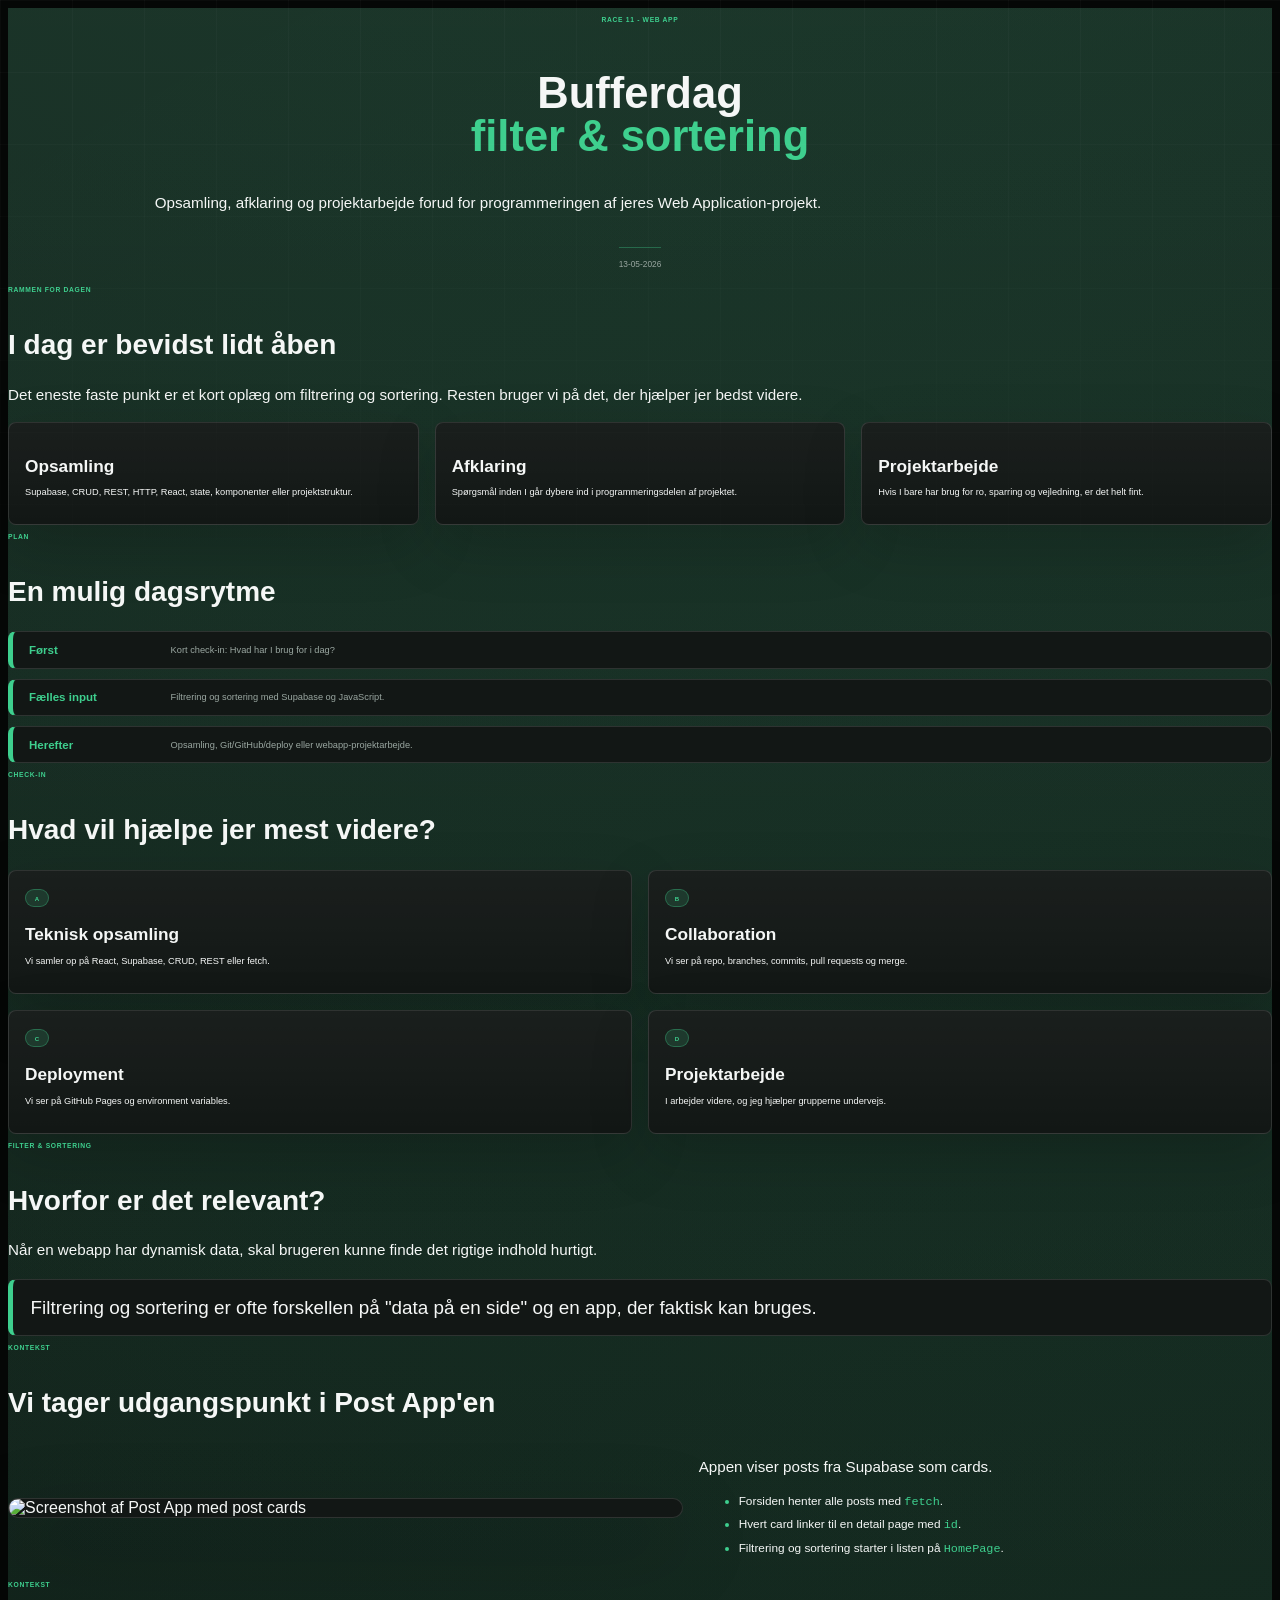
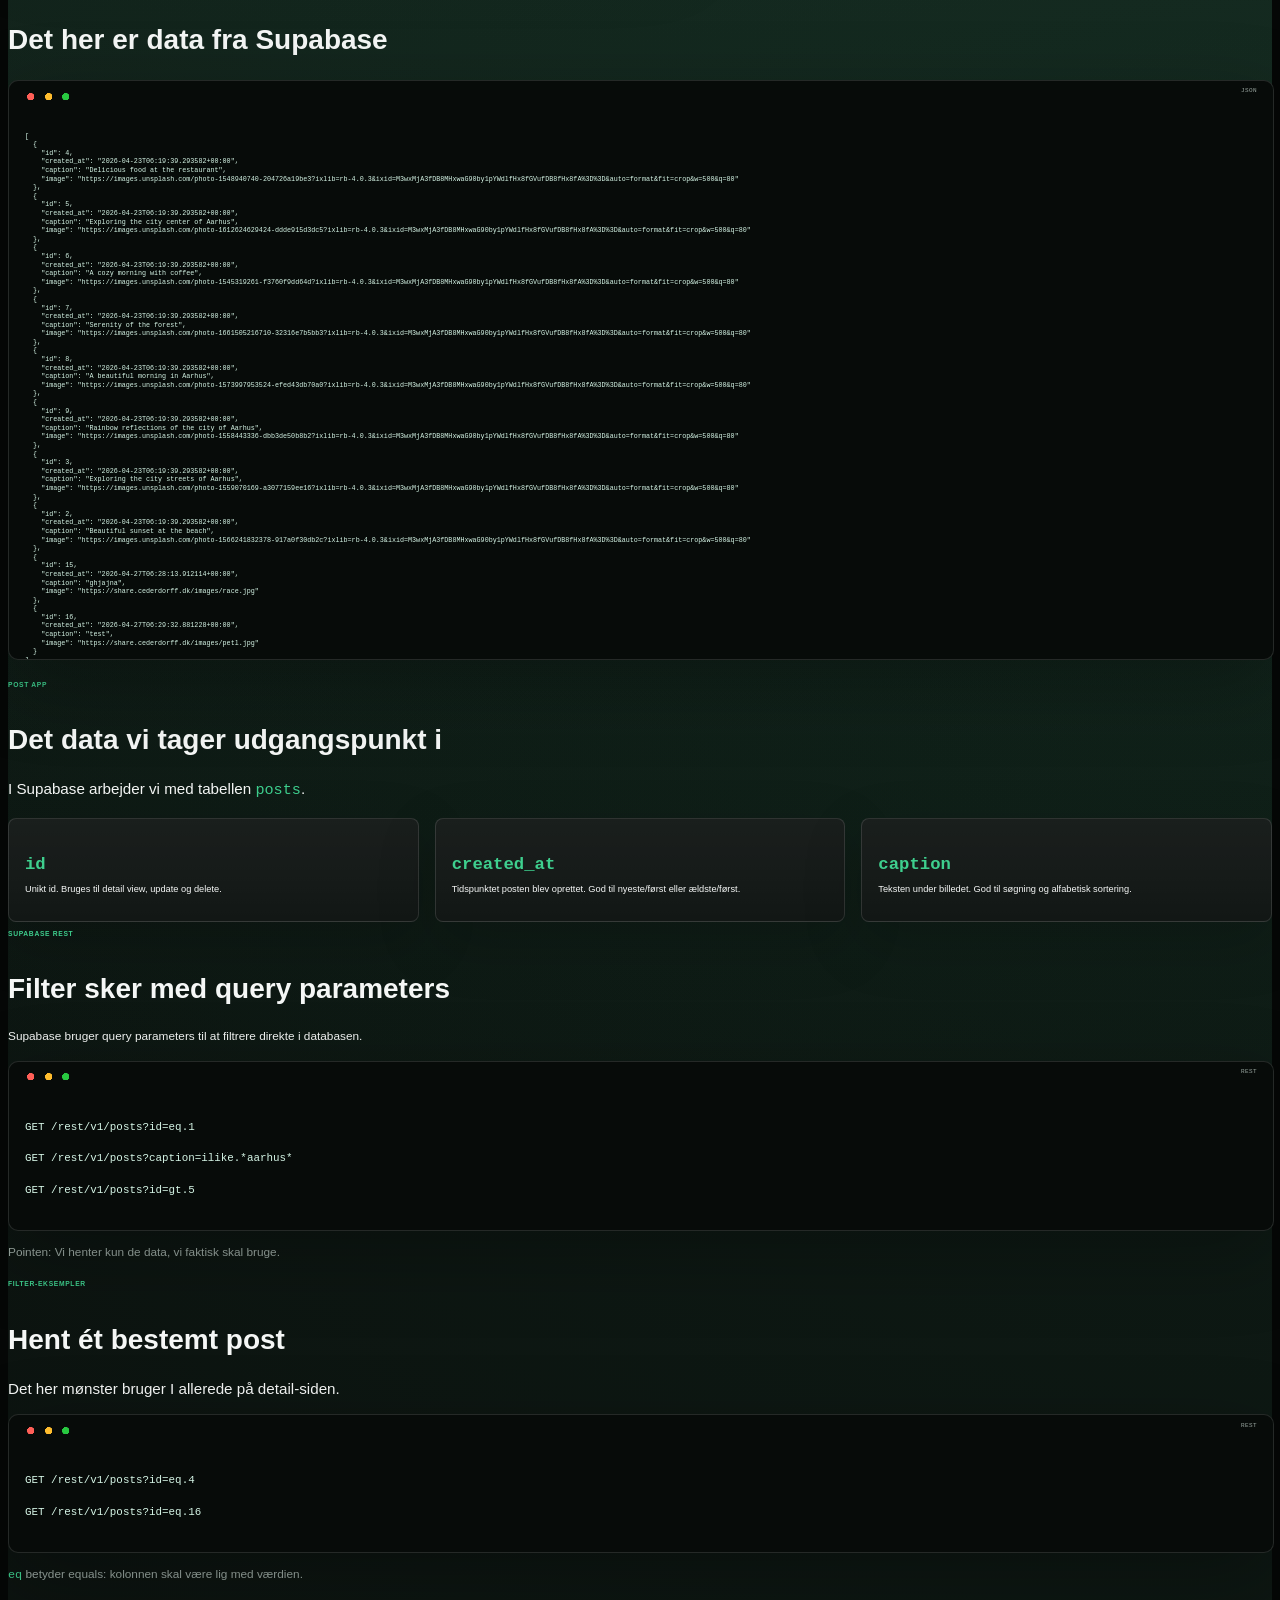
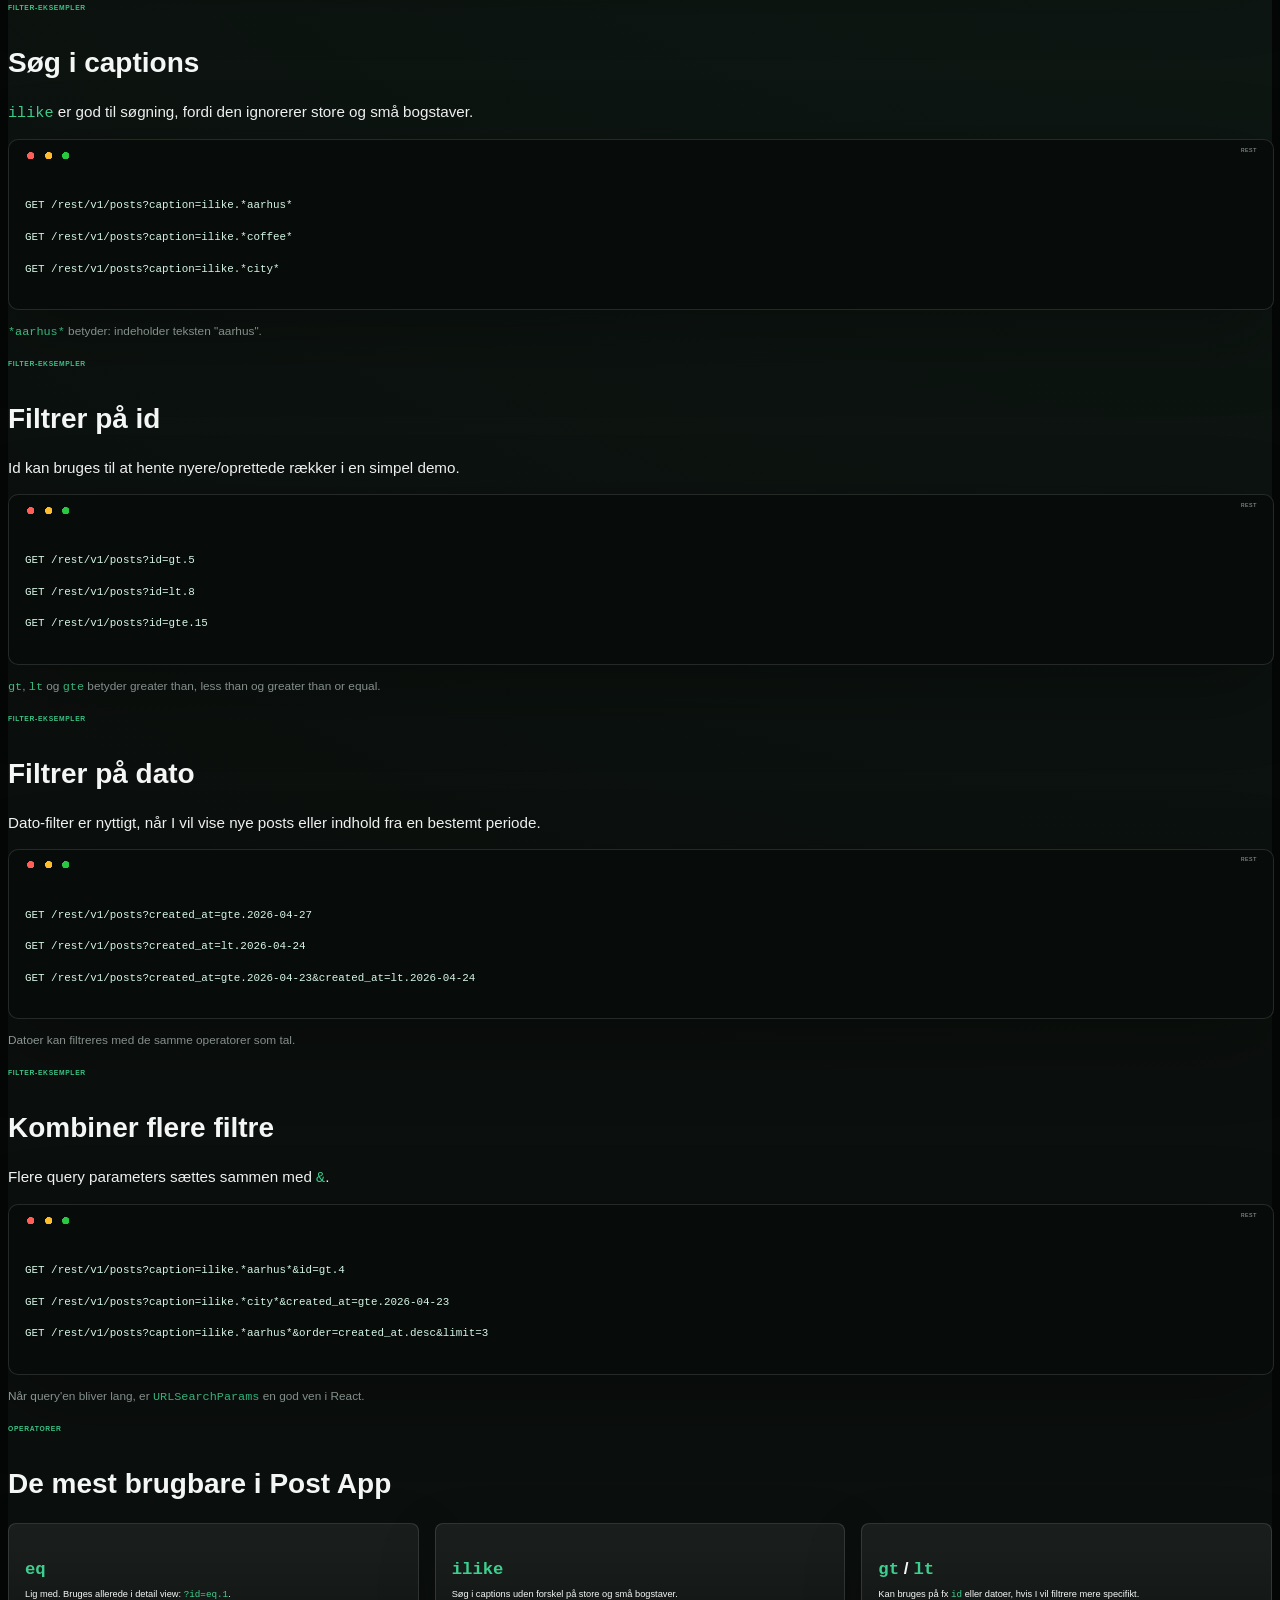
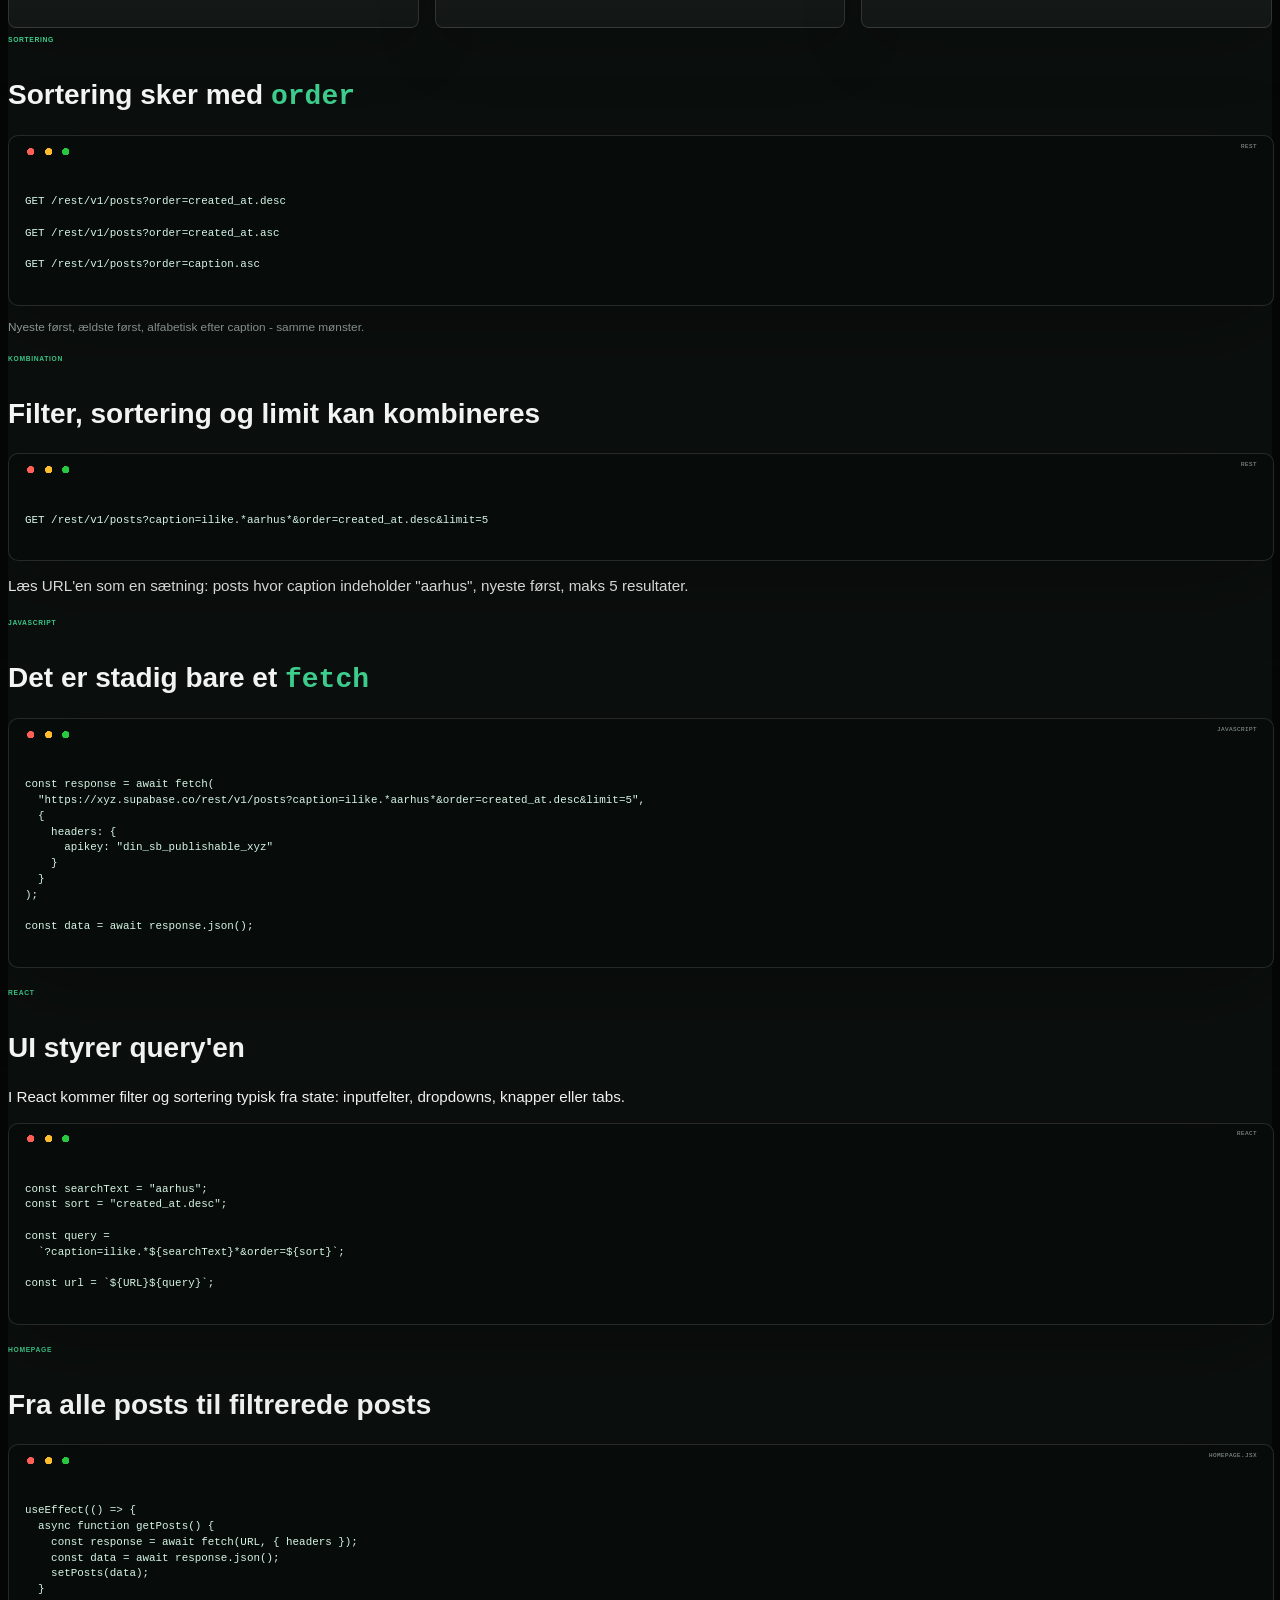
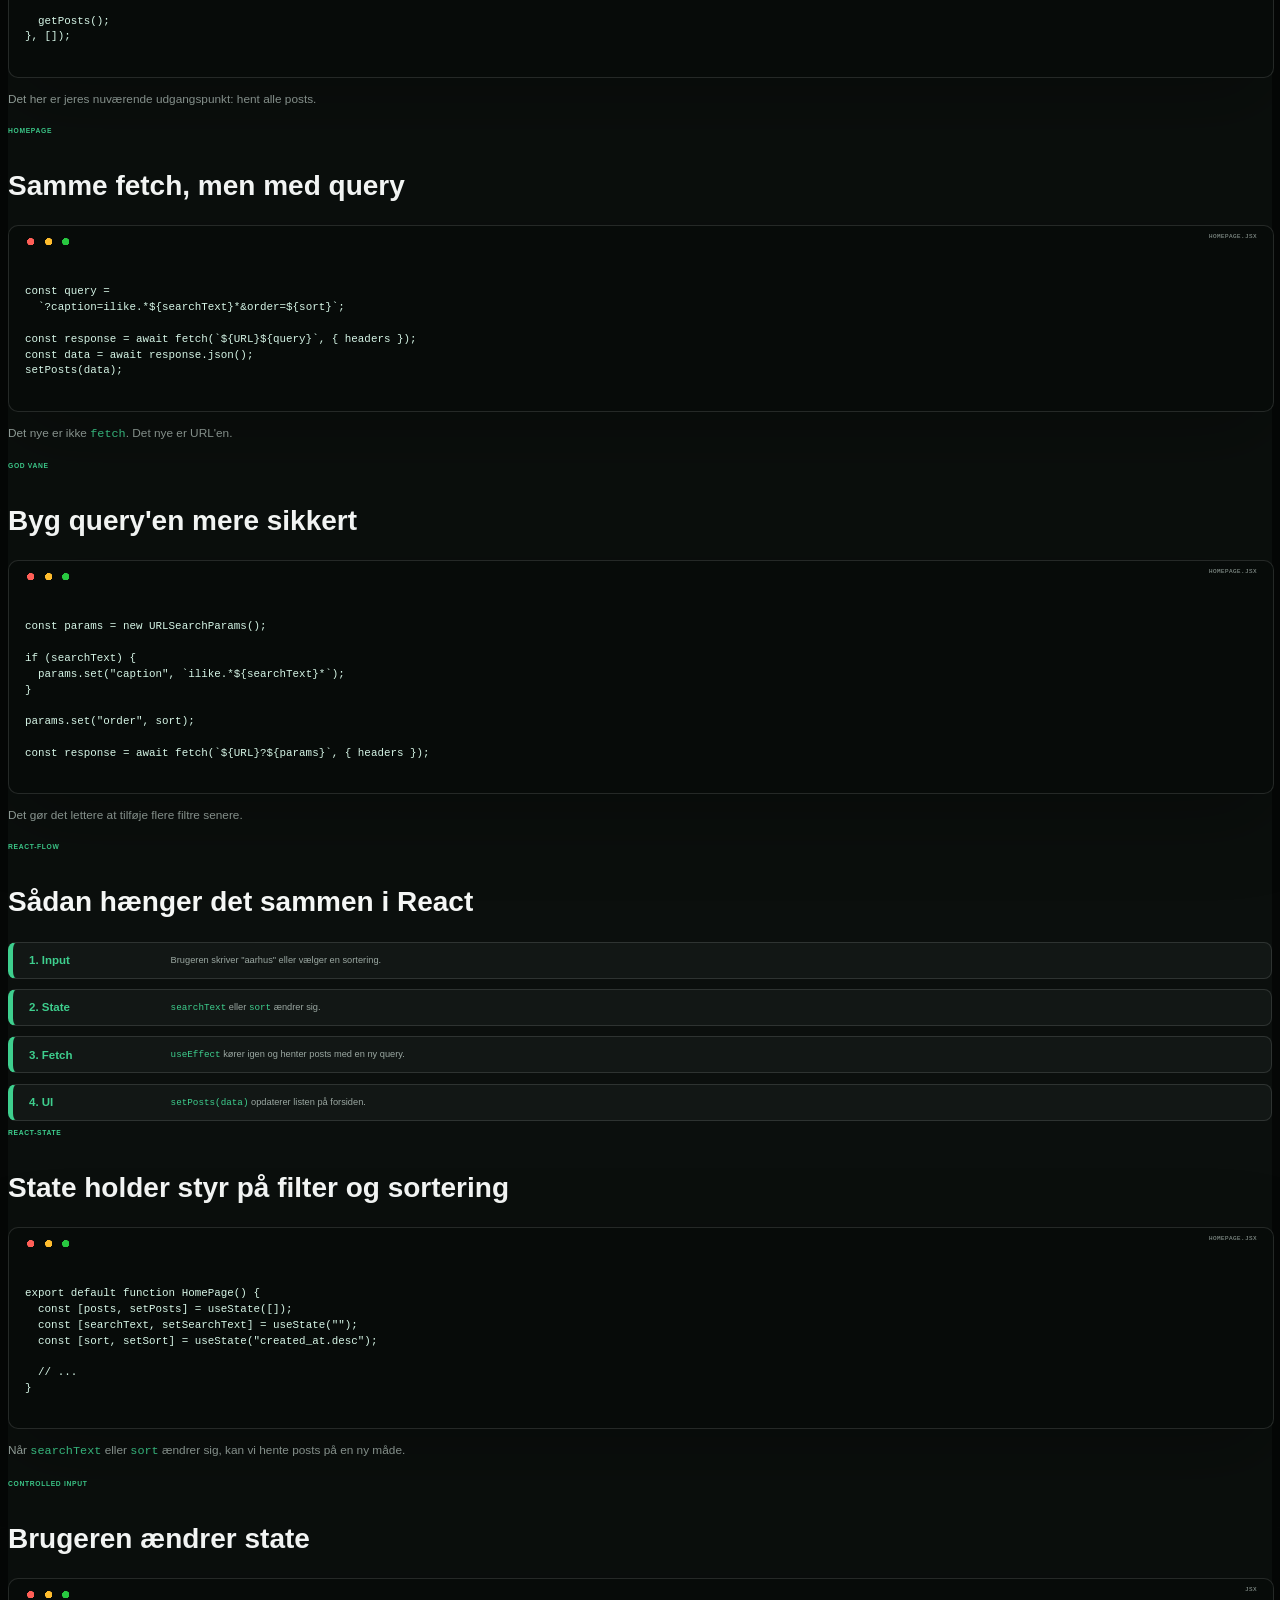
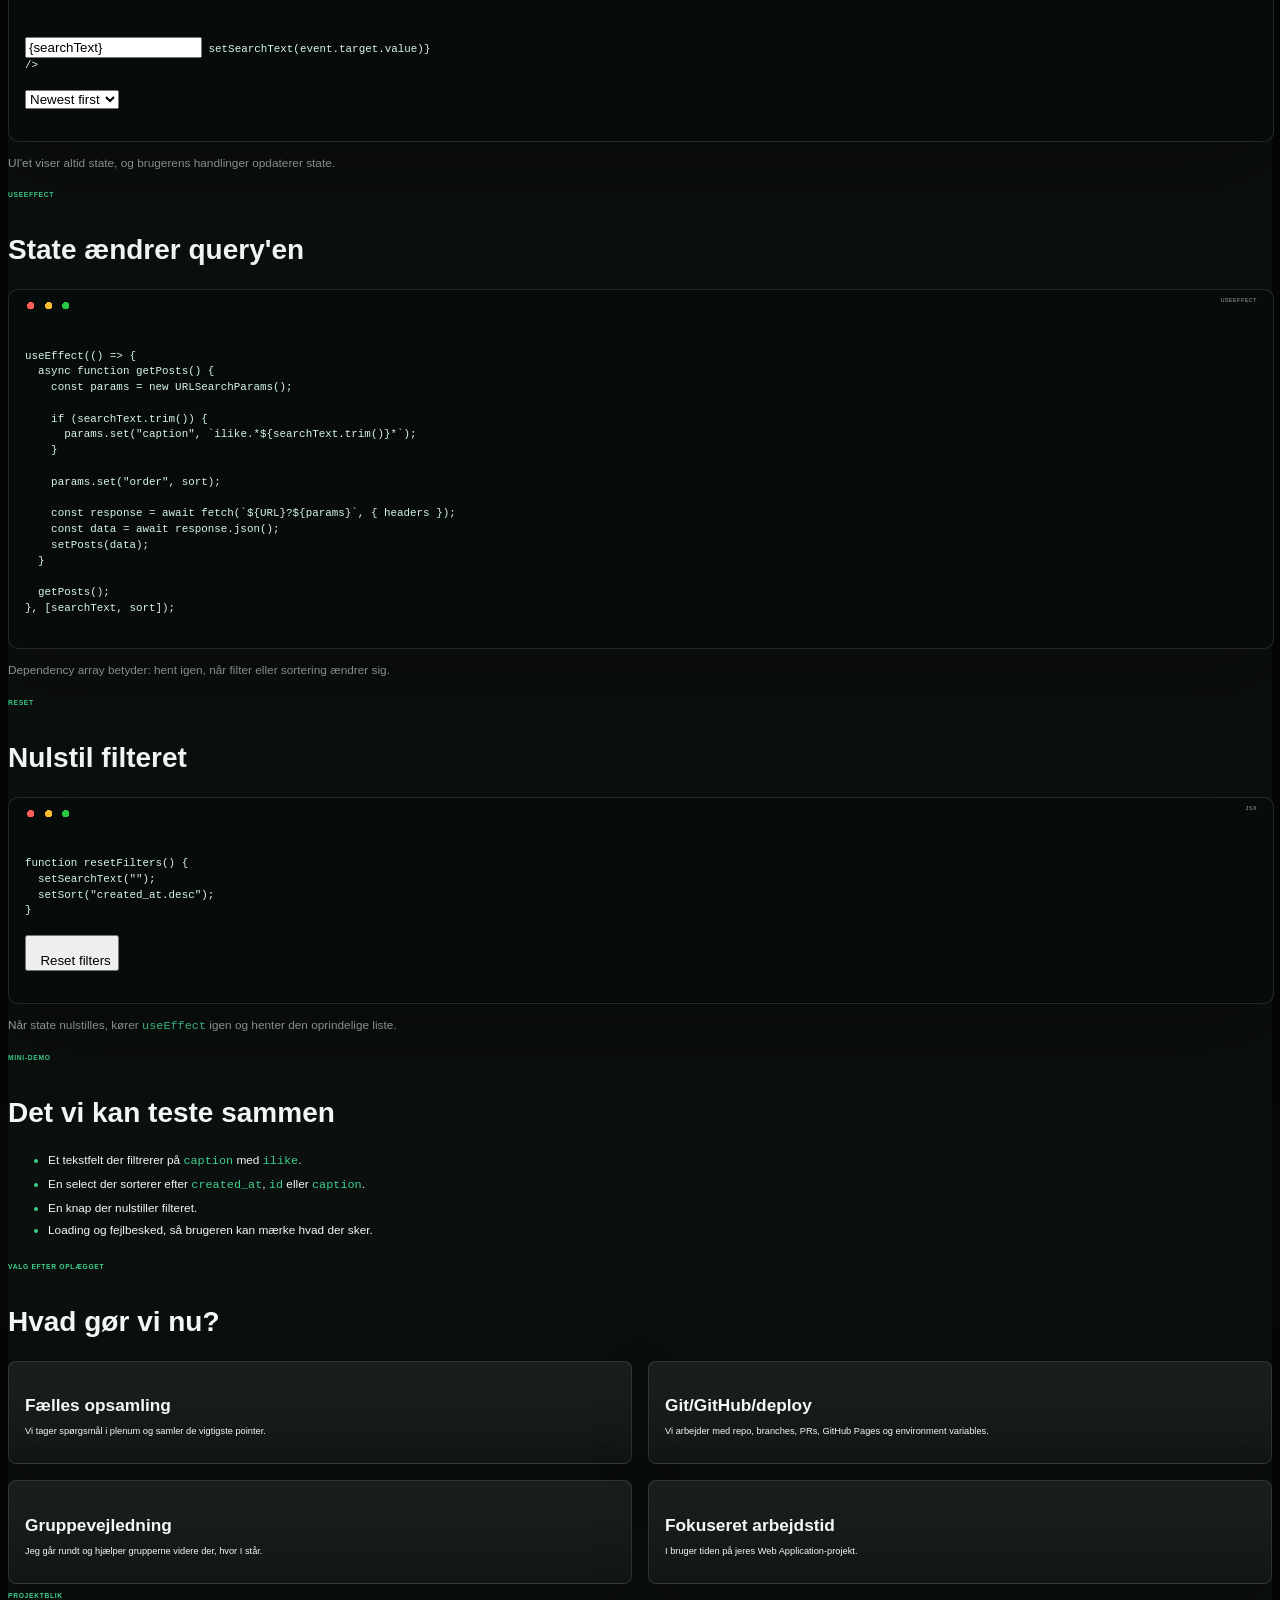
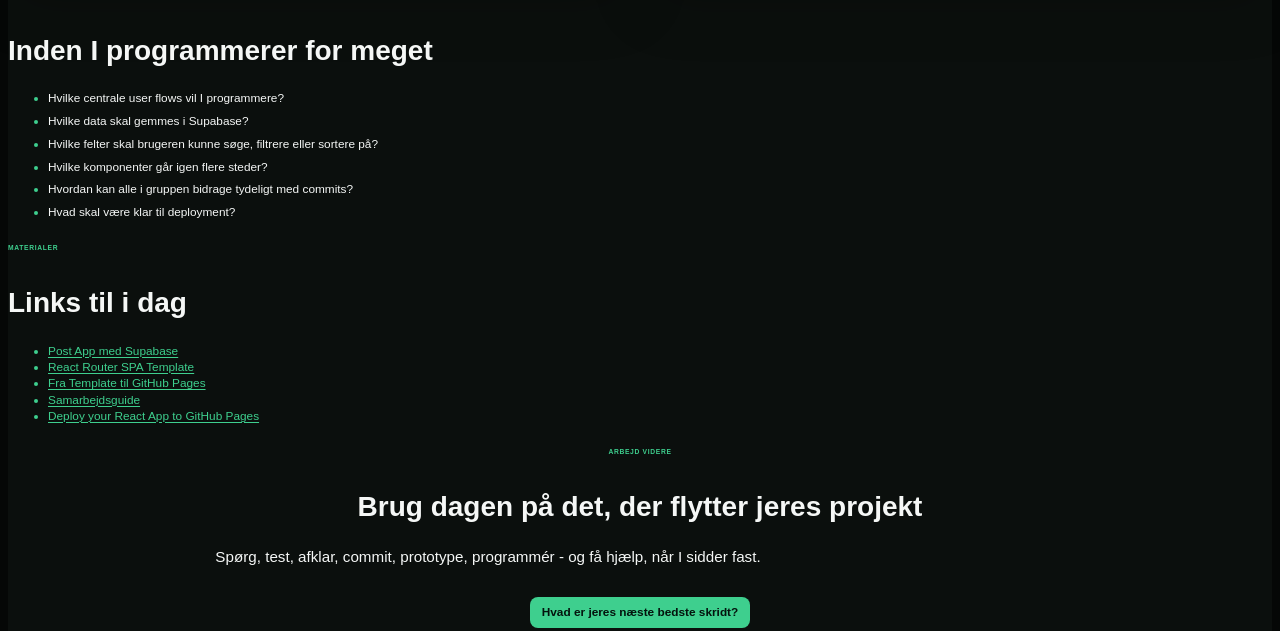
==== commit 87e98441: "Update REST API examples to include HTTP method in filter and sort sections" ====
--- a/_slides/race-11-bufferdag-filter-sort.html
+++ b/_slides/race-11-bufferdag-filter-sort.html
@@ -598,11 +598,11 @@
           <h2>Filter sker med query parameters</h2>
           <p>Supabase bruger query parameters til at filtrere direkte i databasen.</p>
           <pre data-code-label="REST"><code class="language-http" data-trim>
-/rest/v1/posts?id=eq.1
-
-/rest/v1/posts?caption=ilike.*aarhus*
-
-/rest/v1/posts?id=gt.5
+GET /rest/v1/posts?id=eq.1
+
+GET /rest/v1/posts?caption=ilike.*aarhus*
+
+GET /rest/v1/posts?id=gt.5
           </code></pre>
           <p class="muted">Pointen: Vi henter kun de data, vi faktisk skal bruge.</p>
         </section>
@@ -612,9 +612,9 @@
           <h2>Hent ét bestemt post</h2>
           <p class="lead">Det her mønster bruger I allerede på detail-siden.</p>
           <pre data-code-label="REST"><code class="language-http" data-trim>
-/rest/v1/posts?id=eq.4
-
-/rest/v1/posts?id=eq.16
+GET /rest/v1/posts?id=eq.4
+
+GET /rest/v1/posts?id=eq.16
           </code></pre>
           <p class="muted"><code>eq</code> betyder equals: kolonnen skal være lig med værdien.</p>
         </section>
@@ -624,11 +624,11 @@
           <h2>Søg i captions</h2>
           <p class="lead"><code>ilike</code> er god til søgning, fordi den ignorerer store og små bogstaver.</p>
           <pre data-code-label="REST"><code class="language-http" data-trim>
-/rest/v1/posts?caption=ilike.*aarhus*
-
-/rest/v1/posts?caption=ilike.*coffee*
-
-/rest/v1/posts?caption=ilike.*city*
+GET /rest/v1/posts?caption=ilike.*aarhus*
+
+GET /rest/v1/posts?caption=ilike.*coffee*
+
+GET /rest/v1/posts?caption=ilike.*city*
           </code></pre>
           <p class="muted"><code>*aarhus*</code> betyder: indeholder teksten "aarhus".</p>
         </section>
@@ -638,11 +638,11 @@
           <h2>Filtrer på id</h2>
           <p class="lead">Id kan bruges til at hente nyere/oprettede rækker i en simpel demo.</p>
           <pre data-code-label="REST"><code class="language-http" data-trim>
-/rest/v1/posts?id=gt.5
-
-/rest/v1/posts?id=lt.8
-
-/rest/v1/posts?id=gte.15
+GET /rest/v1/posts?id=gt.5
+
+GET /rest/v1/posts?id=lt.8
+
+GET /rest/v1/posts?id=gte.15
           </code></pre>
           <p class="muted"><code>gt</code>, <code>lt</code> og <code>gte</code> betyder greater than, less than og greater than or equal.</p>
         </section>
@@ -652,11 +652,11 @@
           <h2>Filtrer på dato</h2>
           <p class="lead">Dato-filter er nyttigt, når I vil vise nye posts eller indhold fra en bestemt periode.</p>
           <pre data-code-label="REST"><code class="language-http" data-trim>
-/rest/v1/posts?created_at=gte.2026-04-27
-
-/rest/v1/posts?created_at=lt.2026-04-24
-
-/rest/v1/posts?created_at=gte.2026-04-23&created_at=lt.2026-04-24
+GET /rest/v1/posts?created_at=gte.2026-04-27
+
+GET /rest/v1/posts?created_at=lt.2026-04-24
+
+GET /rest/v1/posts?created_at=gte.2026-04-23&created_at=lt.2026-04-24
           </code></pre>
           <p class="muted">Datoer kan filtreres med de samme operatorer som tal.</p>
         </section>
@@ -666,11 +666,11 @@
           <h2>Kombiner flere filtre</h2>
           <p class="lead">Flere query parameters sættes sammen med <code>&</code>.</p>
           <pre data-code-label="REST"><code class="language-http" data-trim>
-/rest/v1/posts?caption=ilike.*aarhus*&id=gt.4
-
-/rest/v1/posts?caption=ilike.*city*&created_at=gte.2026-04-23
-
-/rest/v1/posts?caption=ilike.*aarhus*&order=created_at.desc&limit=3
+GET /rest/v1/posts?caption=ilike.*aarhus*&id=gt.4
+
+GET /rest/v1/posts?caption=ilike.*city*&created_at=gte.2026-04-23
+
+GET /rest/v1/posts?caption=ilike.*aarhus*&order=created_at.desc&limit=3
           </code></pre>
           <p class="muted">Når query'en bliver lang, er <code>URLSearchParams</code> en god ven i React.</p>
         </section>
@@ -698,11 +698,11 @@
           <span class="eyebrow">Sortering</span>
           <h2>Sortering sker med <code>order</code></h2>
           <pre data-code-label="REST"><code class="language-http" data-trim>
-/rest/v1/posts?order=created_at.desc
-
-/rest/v1/posts?order=created_at.asc
-
-/rest/v1/posts?order=caption.asc
+GET /rest/v1/posts?order=created_at.desc
+
+GET /rest/v1/posts?order=created_at.asc
+
+GET /rest/v1/posts?order=caption.asc
           </code></pre>
           <p class="muted">Nyeste først, ældste først, alfabetisk efter caption - samme mønster.</p>
         </section>
@@ -711,7 +711,7 @@
           <span class="eyebrow">Kombination</span>
           <h2>Filter, sortering og limit kan kombineres</h2>
           <pre data-code-label="REST"><code class="language-http" data-trim>
-/rest/v1/posts?caption=ilike.*aarhus*&order=created_at.desc&limit=5
+GET /rest/v1/posts?caption=ilike.*aarhus*&order=created_at.desc&limit=5
           </code></pre>
           <p class="lead">Læs URL'en som en sætning: posts hvor caption indeholder "aarhus", nyeste først, maks 5 resultater.</p>
         </section>
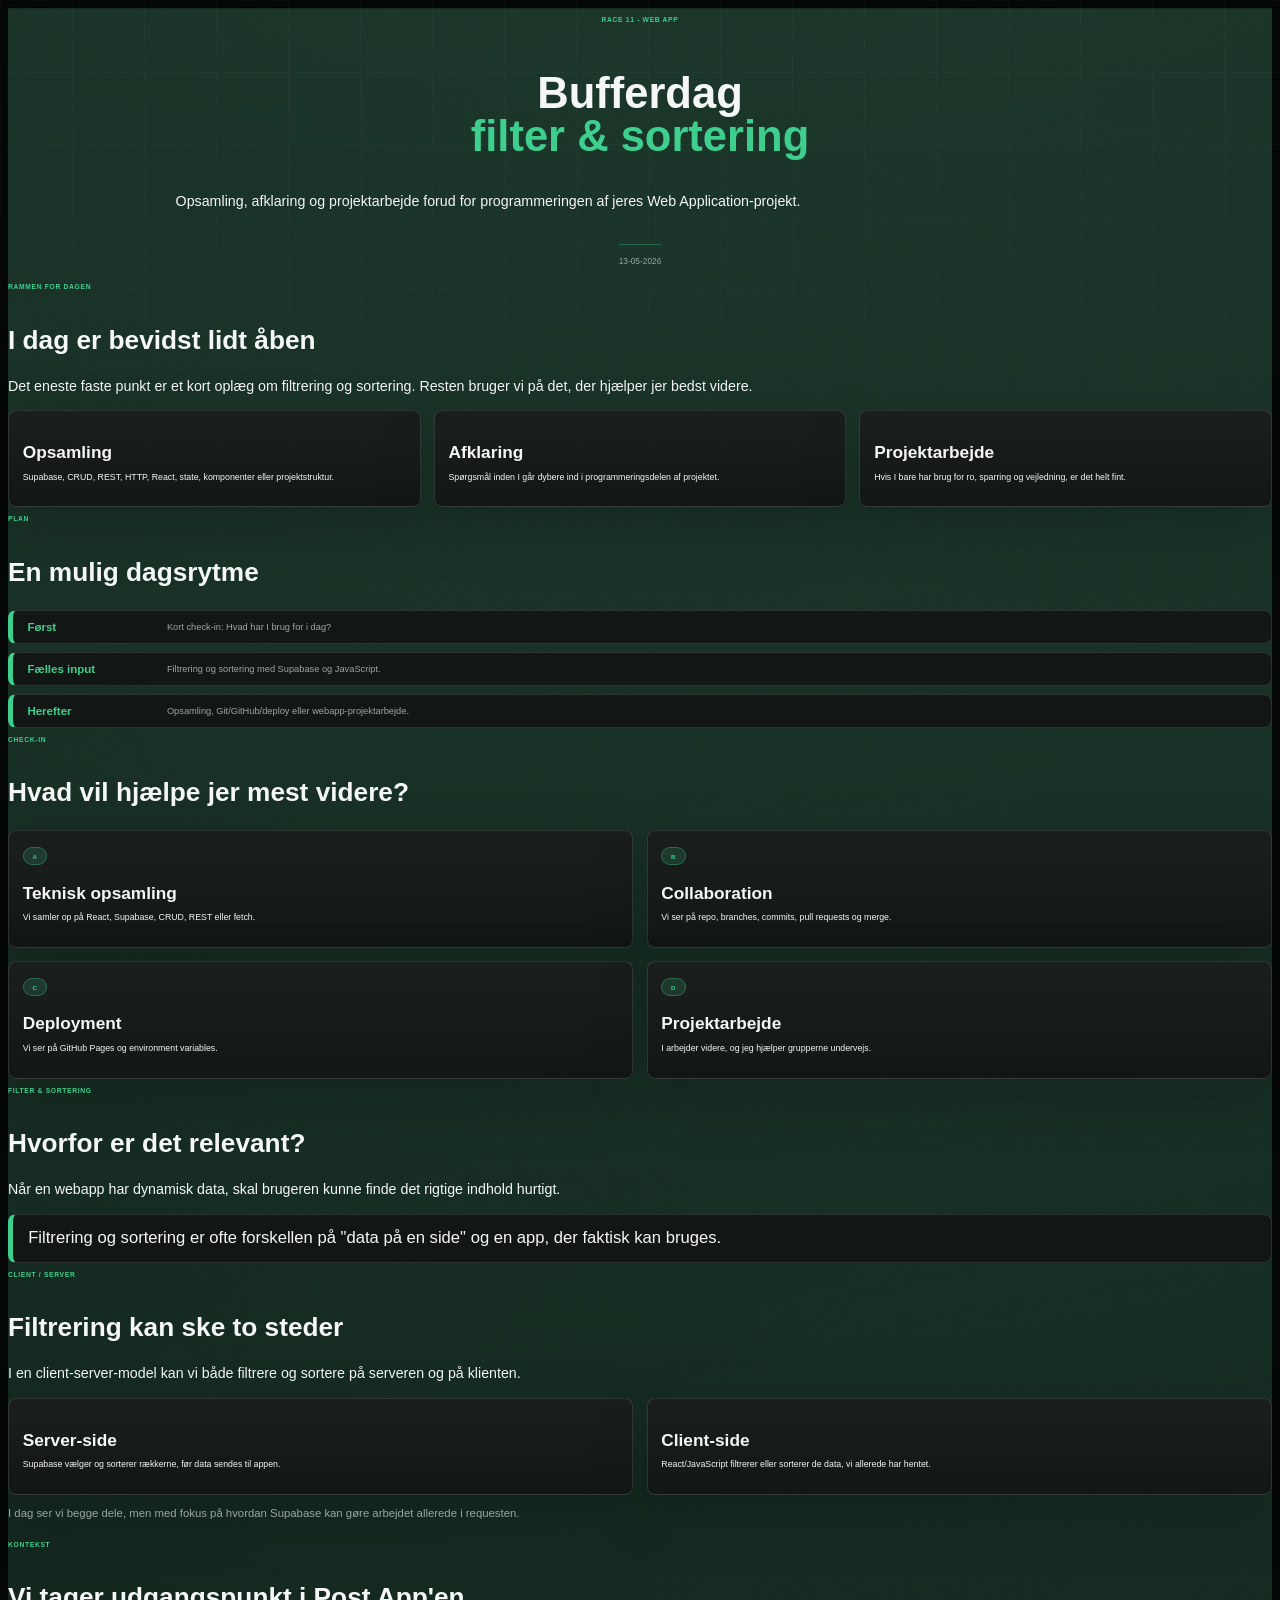
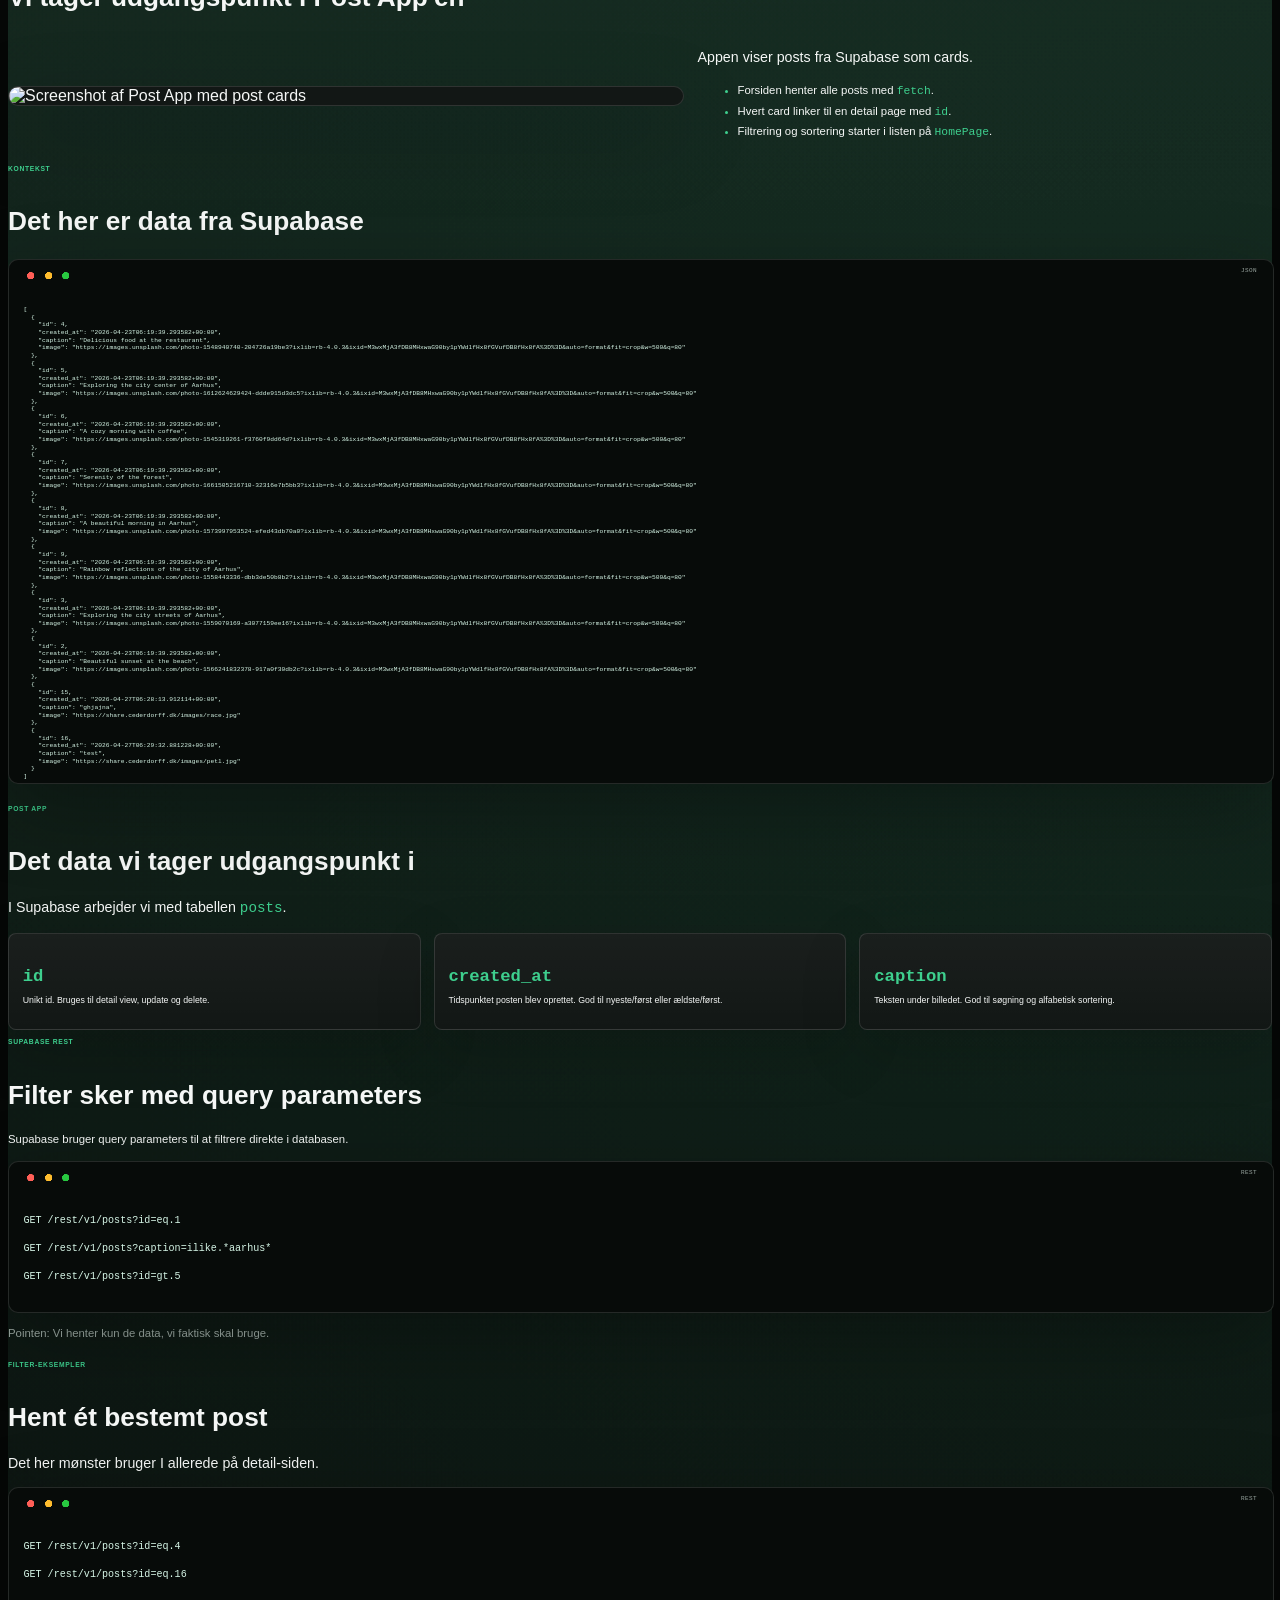
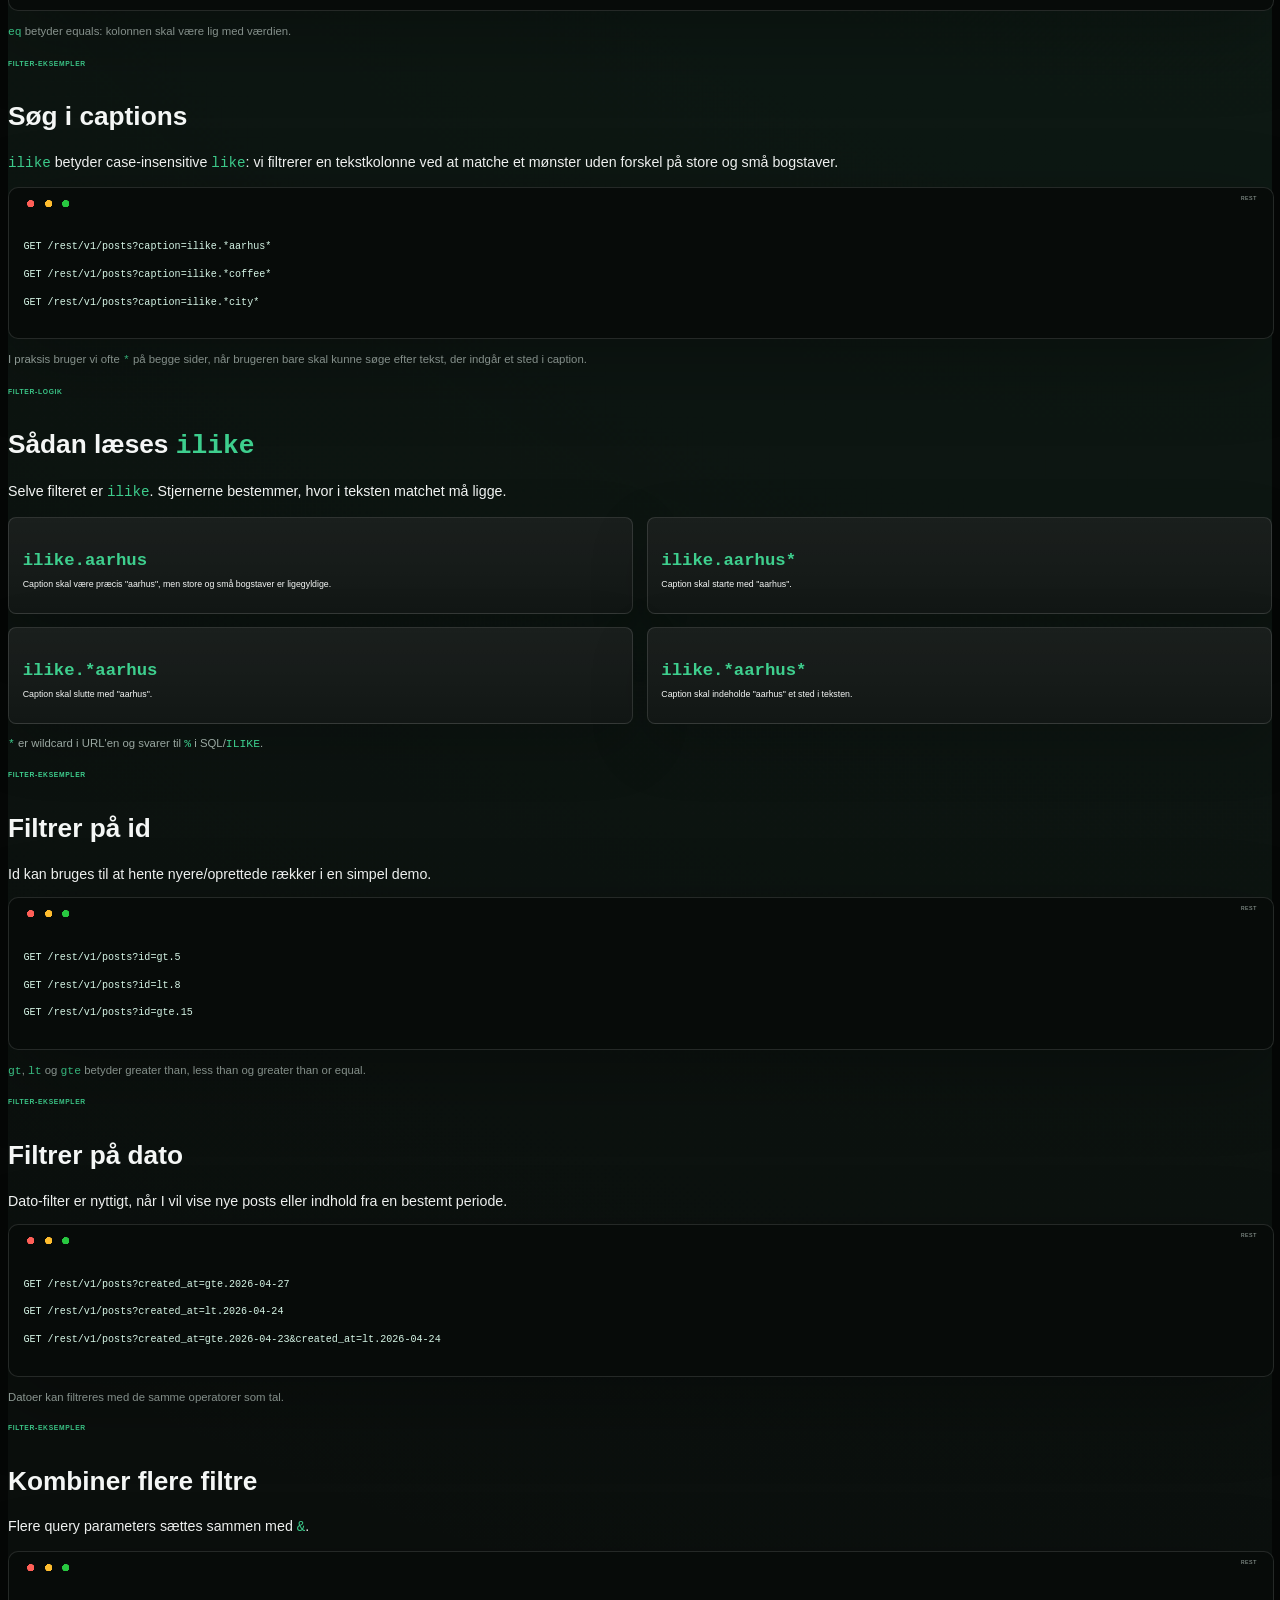
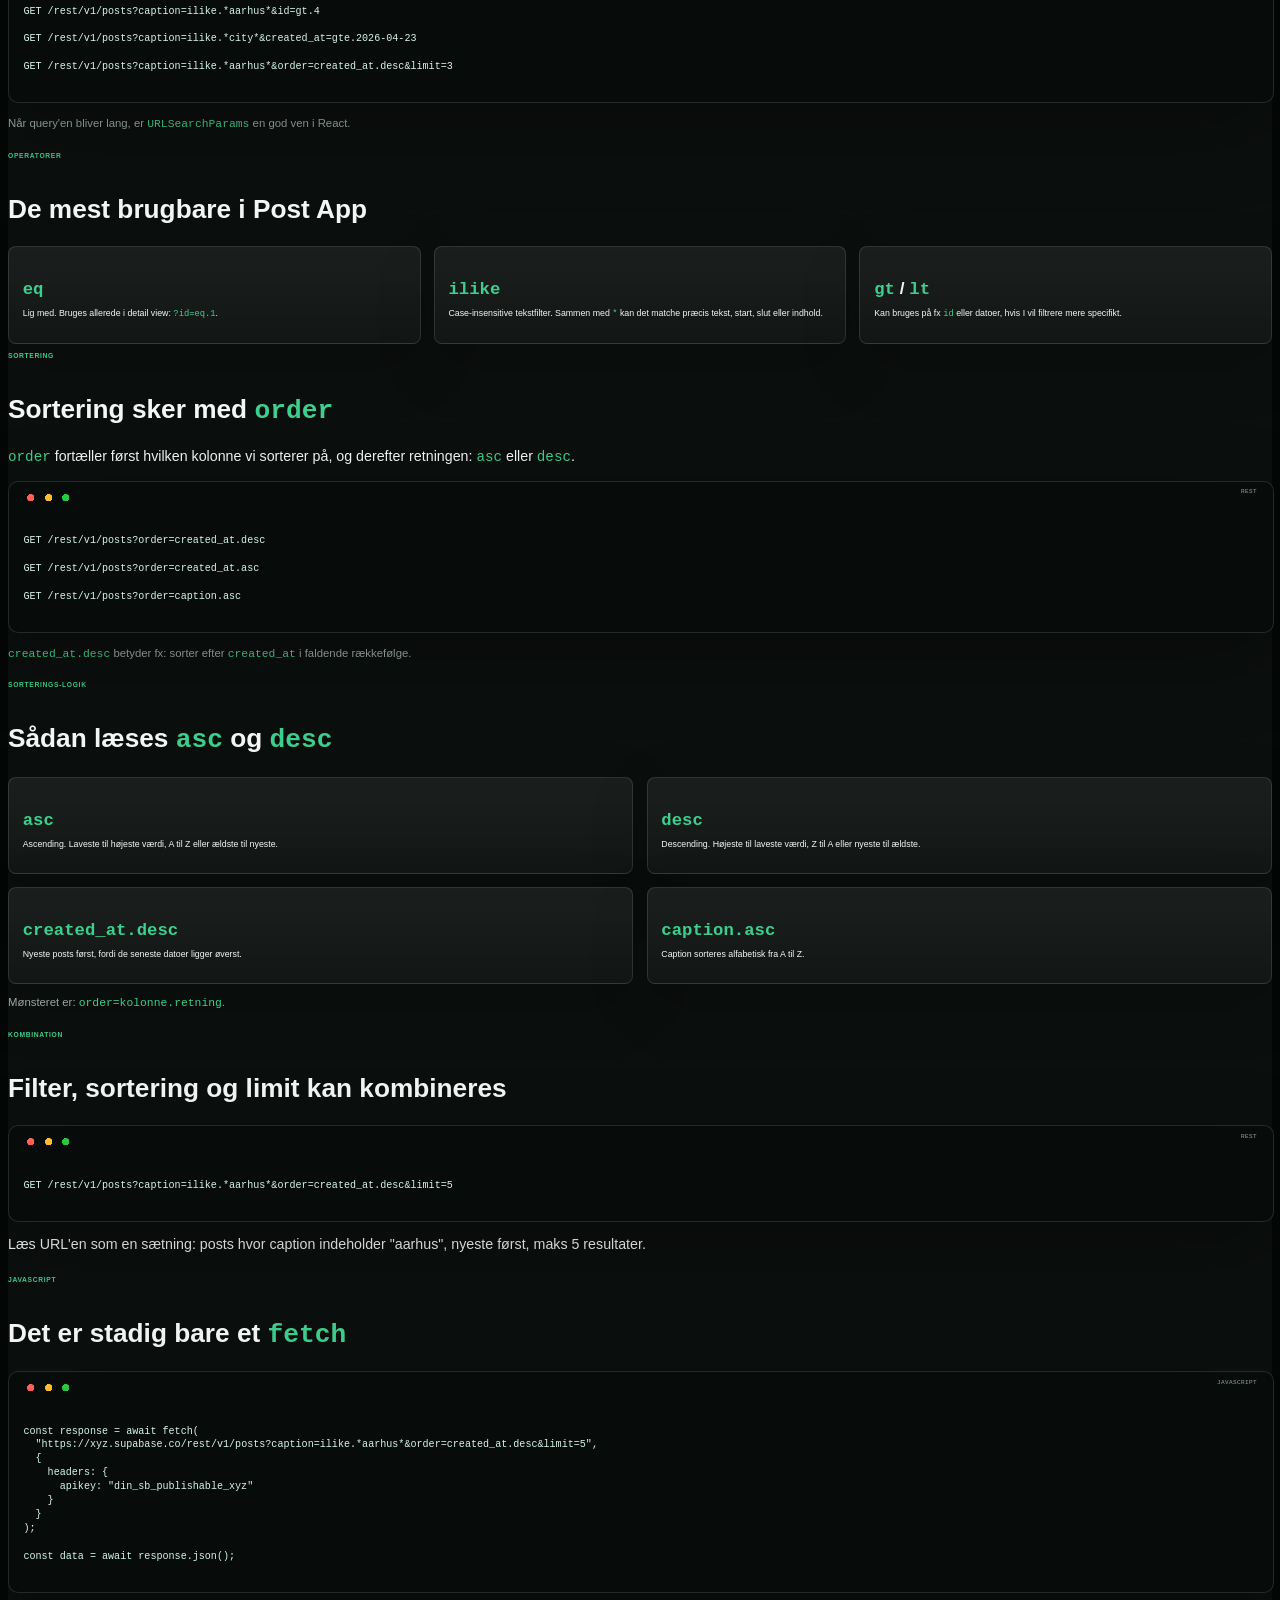
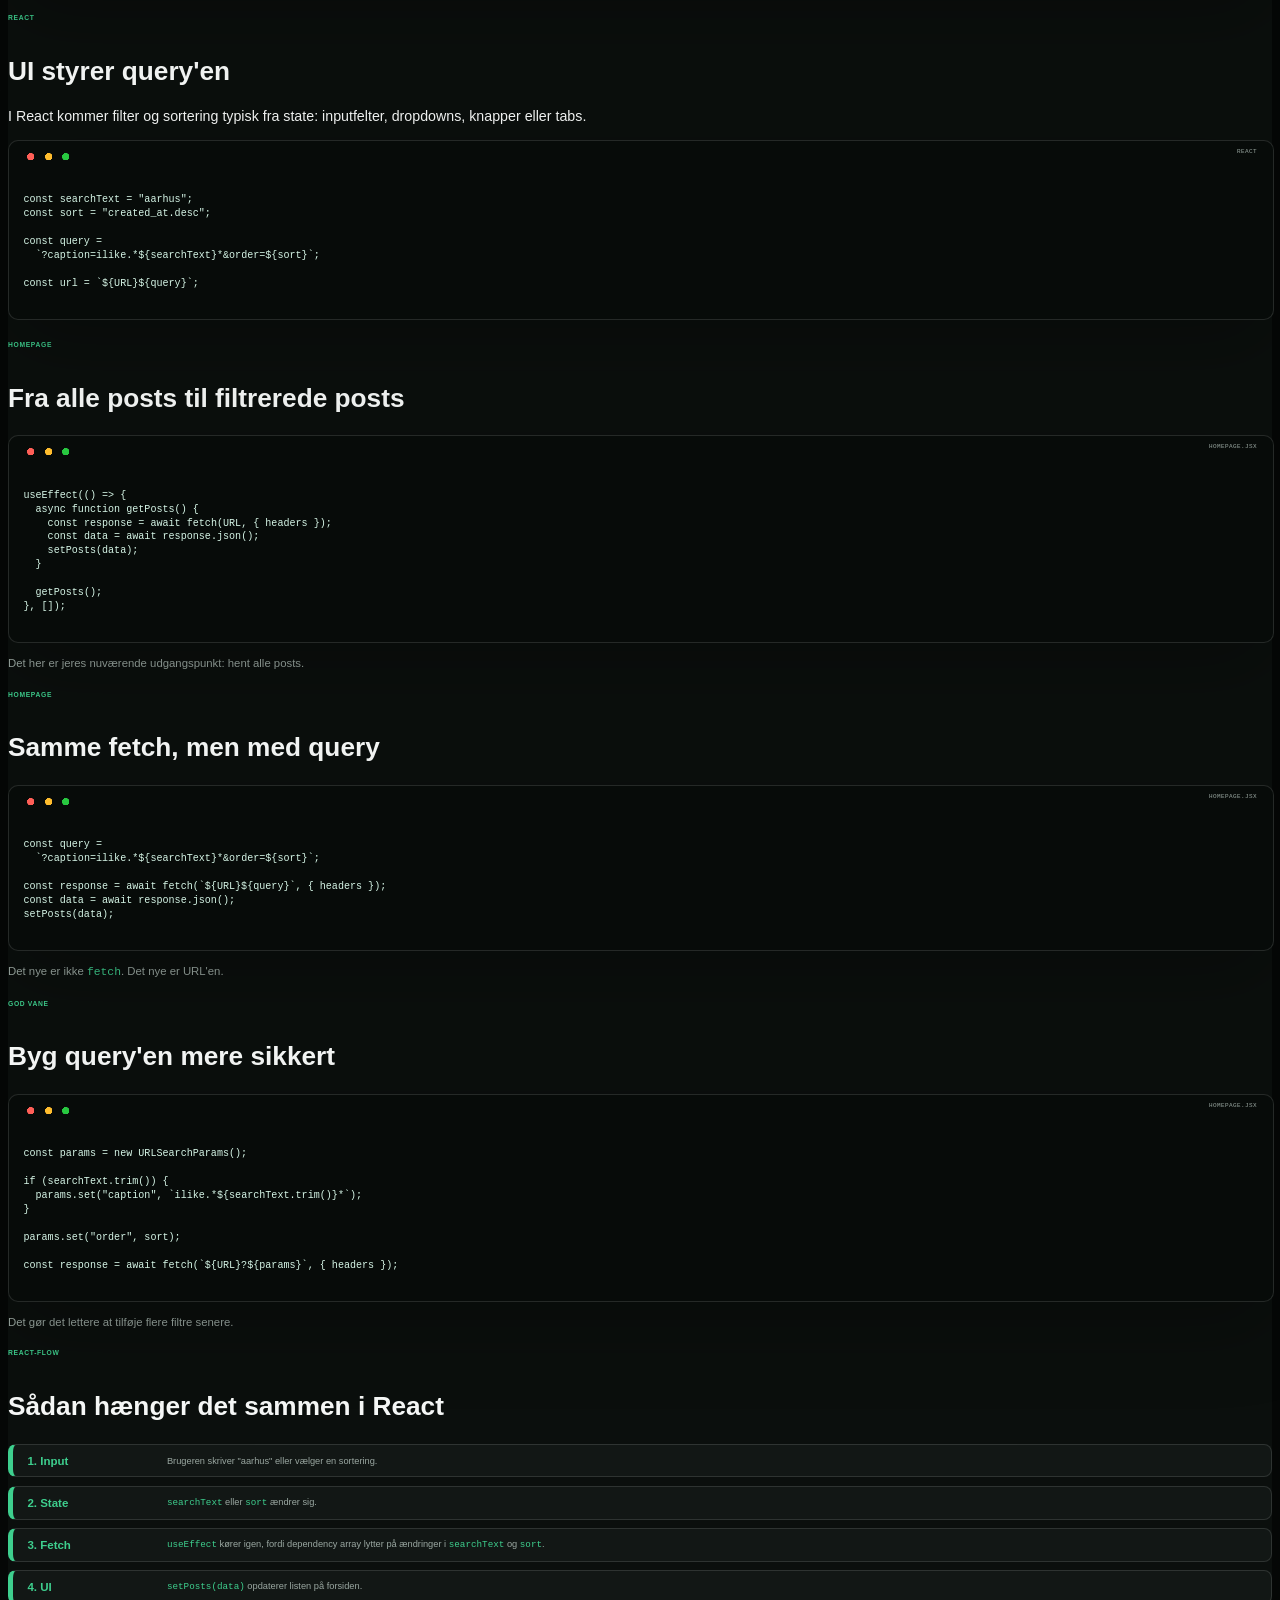
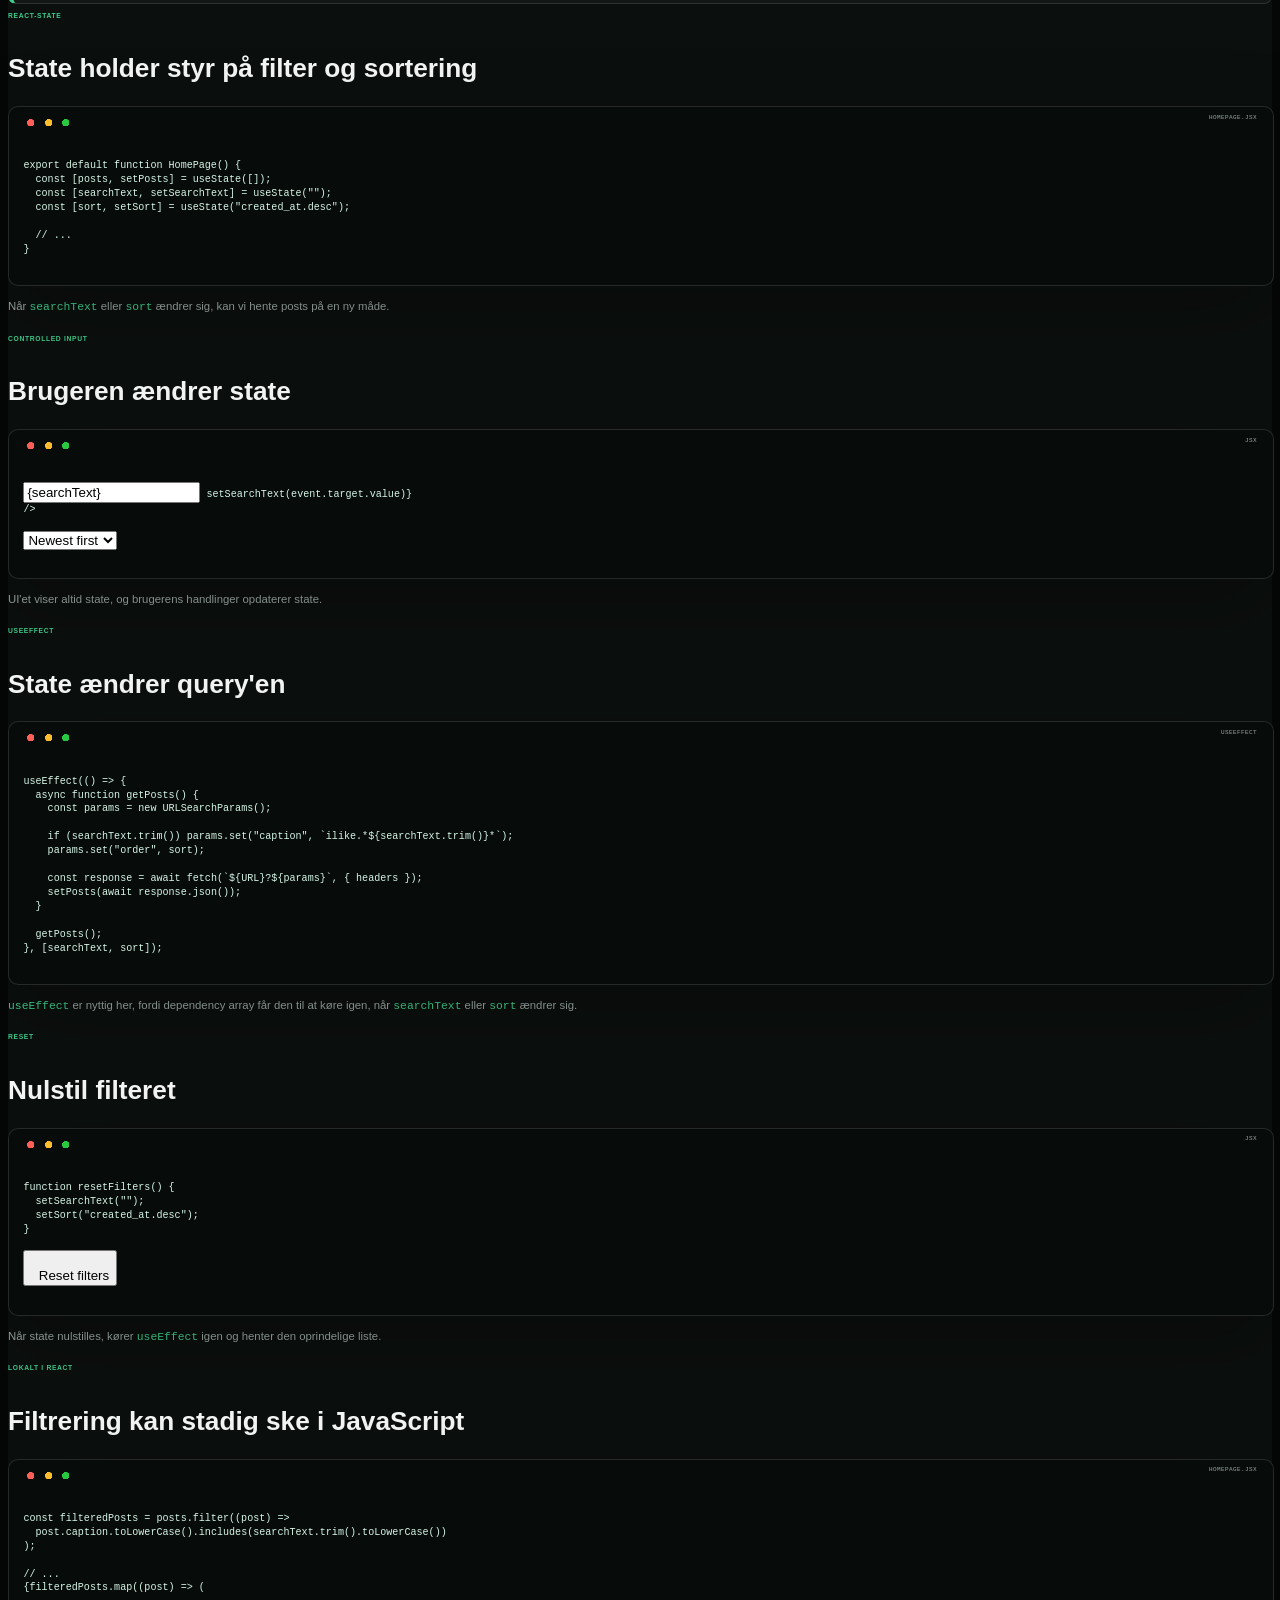
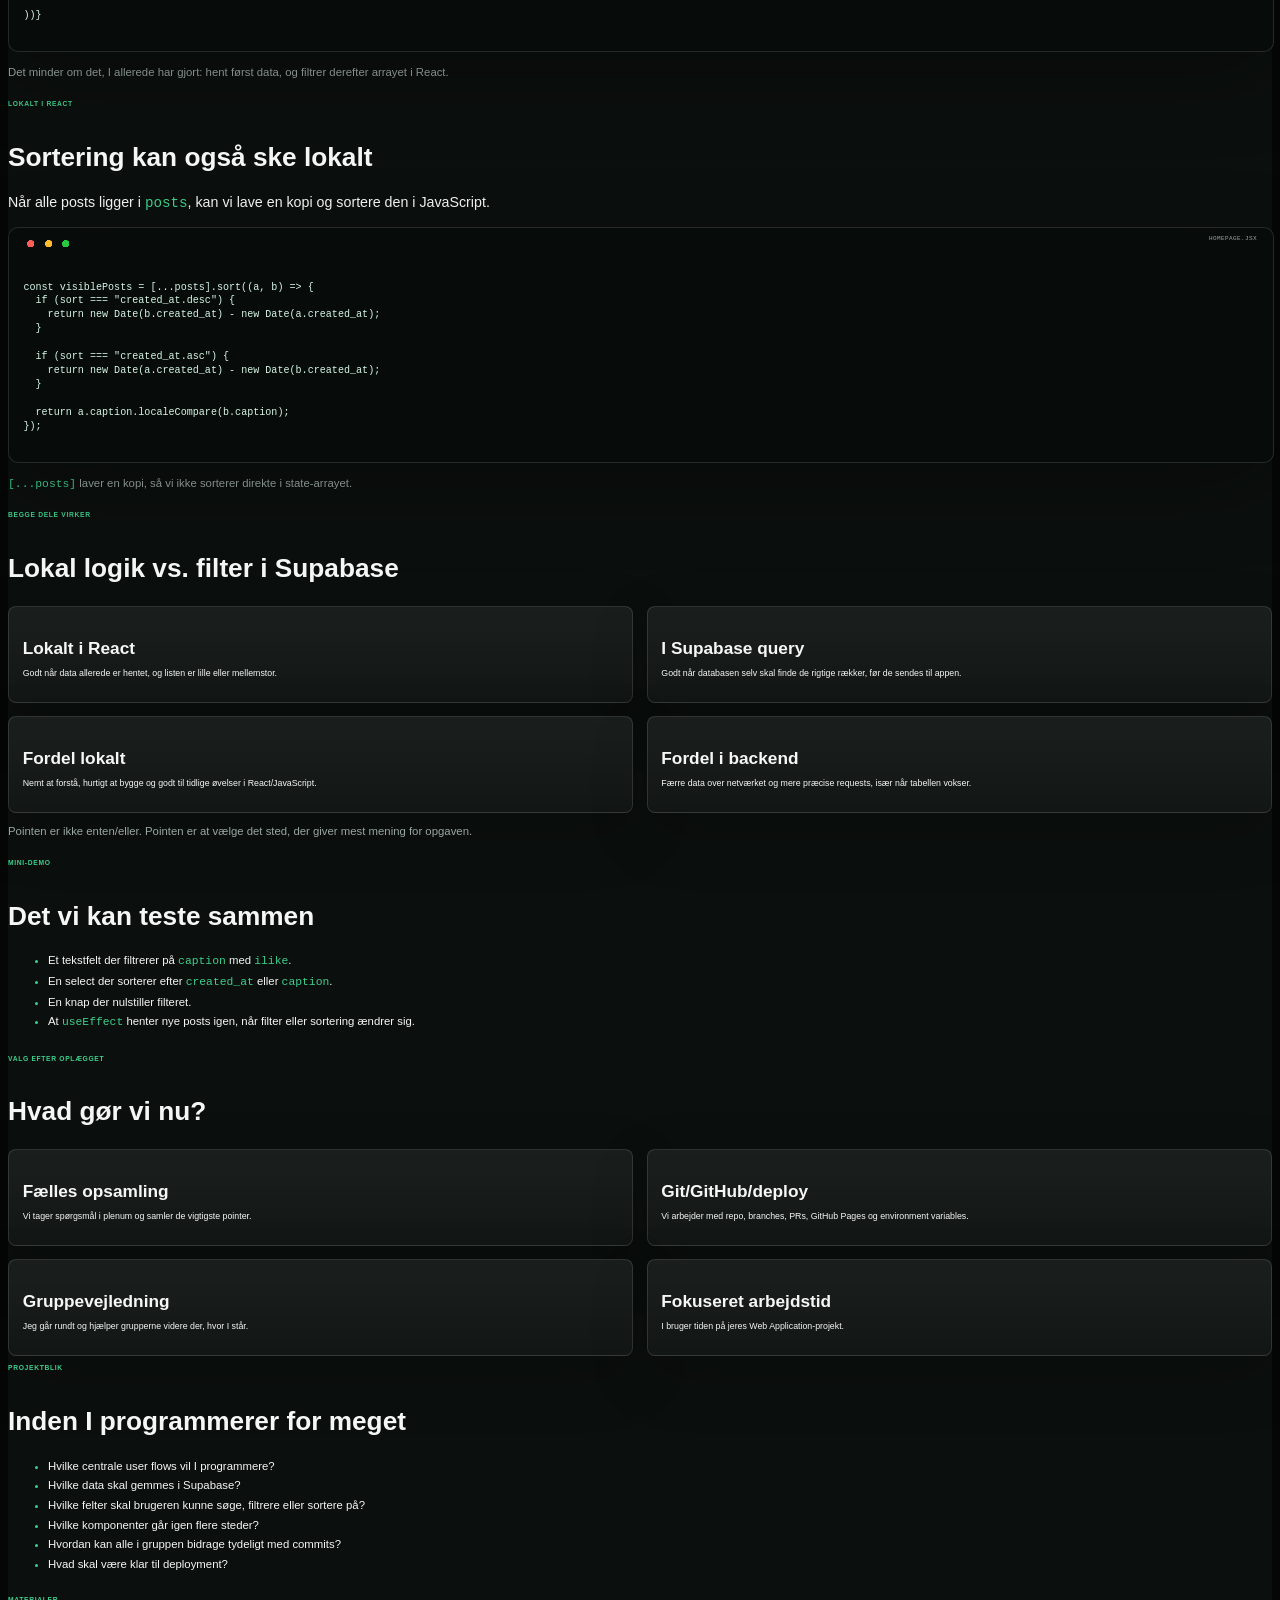
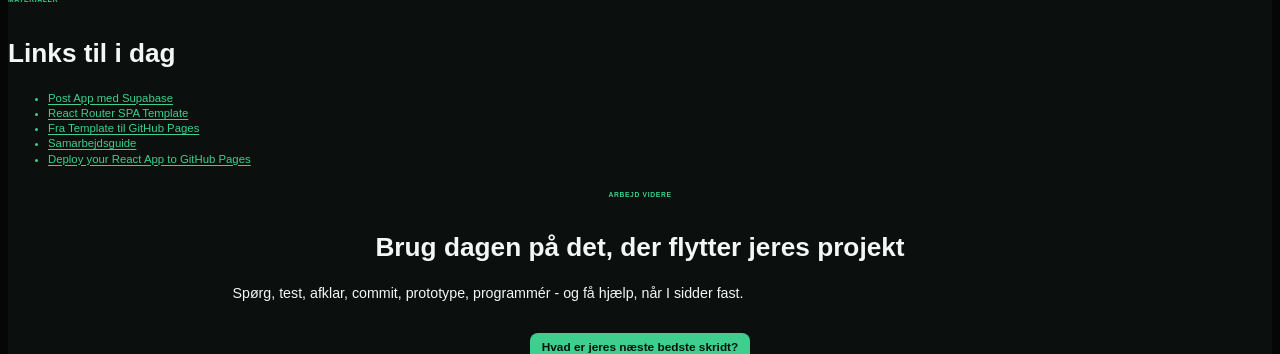
==== commit e0730413: "Refine styling and content in RACE 11 slides for improved clarity on filtering and sorting" ====
--- a/_slides/race-11-bufferdag-filter-sort.html
+++ b/_slides/race-11-bufferdag-filter-sort.html
@@ -73,7 +73,7 @@
       }
 
       .reveal h2 {
-        font-size: 1.75em;
+        font-size: 1.64em;
       }
 
       .reveal h3 {
@@ -83,8 +83,8 @@
       .reveal p,
       .reveal li {
         color: var(--ink);
-        font-size: 0.74em;
-        line-height: 1.38;
+        font-size: 0.71em;
+        line-height: 1.34;
       }
 
       .reveal small,
@@ -139,8 +139,8 @@
 
       .reveal .lead {
         color: var(--ink);
-        font-size: 0.95em;
-        line-height: 1.28;
+        font-size: 0.89em;
+        line-height: 1.24;
         max-width: 960px;
       }
 
@@ -155,9 +155,9 @@
 
       .reveal .grid {
         display: grid;
-        gap: 1rem;
+        gap: 0.82rem;
         grid-template-columns: repeat(3, minmax(0, 1fr));
-        margin-top: 1.1rem;
+        margin-top: 0.95rem;
       }
 
       .reveal .grid.two {
@@ -167,9 +167,9 @@
       .reveal .context-layout {
         align-items: center;
         display: grid;
-        gap: 1.1rem;
+        gap: 0.95rem;
         grid-template-columns: 1.08fr 0.92fr;
-        margin-top: 1rem;
+        margin-top: 0.9rem;
       }
 
       .reveal .panel {
@@ -179,7 +179,7 @@
         border: 1px solid var(--line);
         border-radius: 8px;
         box-shadow: 0 20px 60px rgba(0, 0, 0, 0.18);
-        padding: 1rem;
+        padding: 0.86rem;
       }
 
       .reveal .panel h3 {
@@ -192,7 +192,7 @@
 
       .reveal .panel p,
       .reveal .panel li {
-        font-size: 0.58em;
+        font-size: 0.55em;
       }
 
       .reveal .tag {
@@ -211,8 +211,8 @@
 
       .reveal .timeline {
         display: grid;
-        gap: 0.65rem;
-        margin-top: 1.1rem;
+        gap: 0.52rem;
+        margin-top: 0.9rem;
       }
 
       .reveal .step {
@@ -222,9 +222,9 @@
         border-left: 0.32rem solid var(--green);
         border-radius: 8px;
         display: grid;
-        gap: 0.85rem;
+        gap: 0.72rem;
         grid-template-columns: 8rem 1fr;
-        padding: 0.72rem 1rem;
+        padding: 0.62rem 0.9rem;
       }
 
       .reveal .step strong {
@@ -242,9 +242,9 @@
         border: 1px solid var(--line);
         border-radius: 10px;
         box-shadow: 0 24px 80px rgba(0, 0, 0, 0.28);
-        margin-top: 1rem;
+        margin-top: 0.85rem;
         overflow: hidden;
-        padding-top: 1.65rem;
+        padding-top: 1.5rem;
         position: relative;
         width: 100%;
       }
@@ -283,10 +283,10 @@
         border-radius: 0;
         color: #d6f6e7;
         display: block;
-        font-size: 0.68em;
-        line-height: 1.45;
+        font-size: 0.63em;
+        line-height: 1.38;
         max-height: none;
-        padding: 1rem;
+        padding: 0.9rem;
         white-space: pre-wrap;
         word-break: break-word;
       }
@@ -294,7 +294,7 @@
       .reveal pre code.hljs {
         background: transparent;
         color: #d6f6e7;
-        padding: 1rem;
+        padding: 0.9rem;
       }
 
       .reveal .hljs-keyword,
@@ -335,9 +335,9 @@
       }
 
       .reveal pre.data-sample code {
-        font-size: 0.42em;
-        line-height: 1.28;
-        max-height: 520px;
+        font-size: 0.39em;
+        line-height: 1.23;
+        max-height: 470px;
         overflow: auto;
       }
 
@@ -362,10 +362,10 @@
         border-radius: 8px;
         color: var(--ink);
         font-family: "Aptos", "Segoe UI", sans-serif;
-        font-size: 1.18em;
-        line-height: 1.22;
-        margin-top: 1.2rem;
-        padding: 1rem 1.1rem;
+        font-size: 1.04em;
+        line-height: 1.18;
+        margin-top: 0.95rem;
+        padding: 0.85rem 0.95rem;
       }
 
       .reveal .question {
@@ -380,7 +380,7 @@
       }
 
       .reveal .checklist li {
-        margin: 0.4rem 0;
+        margin: 0.28rem 0;
       }
 
       .reveal li::marker {
@@ -486,6 +486,23 @@
           <h2>Hvorfor er det relevant?</h2>
           <p class="lead">Når en webapp har dynamisk data, skal brugeren kunne finde det rigtige indhold hurtigt.</p>
           <div class="quote">Filtrering og sortering er ofte forskellen på "data på en side" og en app, der faktisk kan bruges.</div>
+        </section>
+
+        <section>
+          <span class="eyebrow">Client / server</span>
+          <h2>Filtrering kan ske to steder</h2>
+          <p class="lead">I en client-server-model kan vi både filtrere og sortere på serveren og på klienten.</p>
+          <div class="grid two">
+            <div class="panel">
+              <h3>Server-side</h3>
+              <p>Supabase vælger og sorterer rækkerne, før data sendes til appen.</p>
+            </div>
+            <div class="panel">
+              <h3>Client-side</h3>
+              <p>React/JavaScript filtrerer eller sorterer de data, vi allerede har hentet.</p>
+            </div>
+          </div>
+          <p class="muted">I dag ser vi begge dele, men med fokus på hvordan Supabase kan gøre arbejdet allerede i requesten.</p>
         </section>
 
         <section>
@@ -622,7 +639,7 @@
         <section>
           <span class="eyebrow">Filter-eksempler</span>
           <h2>Søg i captions</h2>
-          <p class="lead"><code>ilike</code> er god til søgning, fordi den ignorerer store og små bogstaver.</p>
+          <p class="lead"><code>ilike</code> betyder case-insensitive <code>like</code>: vi filtrerer en tekstkolonne ved at matche et mønster uden forskel på store og små bogstaver.</p>
           <pre data-code-label="REST"><code class="language-http" data-trim>
 GET /rest/v1/posts?caption=ilike.*aarhus*
 
@@ -630,7 +647,32 @@
 
 GET /rest/v1/posts?caption=ilike.*city*
           </code></pre>
-          <p class="muted"><code>*aarhus*</code> betyder: indeholder teksten "aarhus".</p>
+          <p class="muted">I praksis bruger vi ofte <code>*</code> på begge sider, når brugeren bare skal kunne søge efter tekst, der indgår et sted i caption.</p>
+        </section>
+
+        <section>
+          <span class="eyebrow">Filter-logik</span>
+          <h2>Sådan læses <code>ilike</code></h2>
+          <p class="lead">Selve filteret er <code>ilike</code>. Stjernerne bestemmer, hvor i teksten matchet må ligge.</p>
+          <div class="grid two">
+            <div class="panel">
+              <h3><code>ilike.aarhus</code></h3>
+              <p>Caption skal være præcis "aarhus", men store og små bogstaver er ligegyldige.</p>
+            </div>
+            <div class="panel">
+              <h3><code>ilike.aarhus*</code></h3>
+              <p>Caption skal starte med "aarhus".</p>
+            </div>
+            <div class="panel">
+              <h3><code>ilike.*aarhus</code></h3>
+              <p>Caption skal slutte med "aarhus".</p>
+            </div>
+            <div class="panel">
+              <h3><code>ilike.*aarhus*</code></h3>
+              <p>Caption skal indeholde "aarhus" et sted i teksten.</p>
+            </div>
+          </div>
+          <p class="muted"><code>*</code> er wildcard i URL'en og svarer til <code>%</code> i SQL/<code>ILIKE</code>.</p>
         </section>
 
         <section>
@@ -685,7 +727,7 @@
             </div>
             <div class="panel">
               <h3><code>ilike</code></h3>
-              <p>Søg i captions uden forskel på store og små bogstaver.</p>
+              <p>Case-insensitive tekstfilter. Sammen med <code>*</code> kan det matche præcis tekst, start, slut eller indhold.</p>
             </div>
             <div class="panel">
               <h3><code>gt</code> / <code>lt</code></h3>
@@ -697,6 +739,7 @@
         <section>
           <span class="eyebrow">Sortering</span>
           <h2>Sortering sker med <code>order</code></h2>
+          <p class="lead"><code>order</code> fortæller først hvilken kolonne vi sorterer på, og derefter retningen: <code>asc</code> eller <code>desc</code>.</p>
           <pre data-code-label="REST"><code class="language-http" data-trim>
 GET /rest/v1/posts?order=created_at.desc
 
@@ -704,7 +747,31 @@
 
 GET /rest/v1/posts?order=caption.asc
           </code></pre>
-          <p class="muted">Nyeste først, ældste først, alfabetisk efter caption - samme mønster.</p>
+          <p class="muted"><code>created_at.desc</code> betyder fx: sorter efter <code>created_at</code> i faldende rækkefølge.</p>
+        </section>
+
+        <section>
+          <span class="eyebrow">Sorterings-logik</span>
+          <h2>Sådan læses <code>asc</code> og <code>desc</code></h2>
+          <div class="grid two">
+            <div class="panel">
+              <h3><code>asc</code></h3>
+              <p>Ascending. Laveste til højeste værdi, A til Z eller ældste til nyeste.</p>
+            </div>
+            <div class="panel">
+              <h3><code>desc</code></h3>
+              <p>Descending. Højeste til laveste værdi, Z til A eller nyeste til ældste.</p>
+            </div>
+            <div class="panel">
+              <h3><code>created_at.desc</code></h3>
+              <p>Nyeste posts først, fordi de seneste datoer ligger øverst.</p>
+            </div>
+            <div class="panel">
+              <h3><code>caption.asc</code></h3>
+              <p>Caption sorteres alfabetisk fra A til Z.</p>
+            </div>
+          </div>
+          <p class="muted">Mønsteret er: <code>order=kolonne.retning</code>.</p>
         </section>
 
         <section>
@@ -785,8 +852,8 @@
           <pre data-code-label="HomePage.jsx"><code class="language-js" data-trim data-line-numbers>
 const params = new URLSearchParams();
 
-if (searchText) {
-  params.set("caption", `ilike.*${searchText}*`);
+if (searchText.trim()) {
+  params.set("caption", `ilike.*${searchText.trim()}*`);
 }
 
 params.set("order", sort);
@@ -810,7 +877,7 @@
             </div>
             <div class="step">
               <strong>3. Fetch</strong>
-              <span><code>useEffect</code> kører igen og henter posts med en ny query.</span>
+              <span><code>useEffect</code> kører igen, fordi dependency array lytter på ændringer i <code>searchText</code> og <code>sort</code>.</span>
             </div>
             <div class="step">
               <strong>4. UI</strong>
@@ -865,21 +932,17 @@
   async function getPosts() {
     const params = new URLSearchParams();
 
-    if (searchText.trim()) {
-      params.set("caption", `ilike.*${searchText.trim()}*`);
-    }
-
+    if (searchText.trim()) params.set("caption", `ilike.*${searchText.trim()}*`);
     params.set("order", sort);
 
     const response = await fetch(`${URL}?${params}`, { headers });
-    const data = await response.json();
-    setPosts(data);
+    setPosts(await response.json());
   }
 
   getPosts();
 }, [searchText, sort]);
           </code></pre>
-          <p class="muted">Dependency array betyder: hent igen, når filter eller sortering ændrer sig.</p>
+          <p class="muted"><code>useEffect</code> er nyttig her, fordi dependency array får den til at køre igen, når <code>searchText</code> eller <code>sort</code> ændrer sig.</p>
         </section>
 
         <section>
@@ -899,13 +962,73 @@
         </section>
 
         <section>
+          <span class="eyebrow">Lokalt i React</span>
+          <h2>Filtrering kan stadig ske i JavaScript</h2>
+          <pre data-code-label="HomePage.jsx"><code class="language-js" data-trim data-line-numbers>
+const filteredPosts = posts.filter((post) =>
+  post.caption.toLowerCase().includes(searchText.trim().toLowerCase())
+);
+
+// ...
+{filteredPosts.map((post) => (
+  <PostCard key={post.id} post={post} />
+))}
+          </code></pre>
+          <p class="muted">Det minder om det, I allerede har gjort: hent først data, og filtrer derefter arrayet i React.</p>
+        </section>
+
+        <section>
+          <span class="eyebrow">Lokalt i React</span>
+          <h2>Sortering kan også ske lokalt</h2>
+          <p class="lead">Når alle posts ligger i <code>posts</code>, kan vi lave en kopi og sortere den i JavaScript.</p>
+          <pre data-code-label="HomePage.jsx"><code class="language-js" data-trim data-line-numbers>
+const visiblePosts = [...posts].sort((a, b) => {
+  if (sort === "created_at.desc") {
+    return new Date(b.created_at) - new Date(a.created_at);
+  }
+
+  if (sort === "created_at.asc") {
+    return new Date(a.created_at) - new Date(b.created_at);
+  }
+
+  return a.caption.localeCompare(b.caption);
+});
+          </code></pre>
+          <p class="muted"><code>[...posts]</code> laver en kopi, så vi ikke sorterer direkte i state-arrayet.</p>
+        </section>
+
+        <section>
+          <span class="eyebrow">Begge dele virker</span>
+          <h2>Lokal logik vs. filter i Supabase</h2>
+          <div class="grid two">
+            <div class="panel">
+              <h3>Lokalt i React</h3>
+              <p>Godt når data allerede er hentet, og listen er lille eller mellemstor.</p>
+            </div>
+            <div class="panel">
+              <h3>I Supabase query</h3>
+              <p>Godt når databasen selv skal finde de rigtige rækker, før de sendes til appen.</p>
+            </div>
+            <div class="panel">
+              <h3>Fordel lokalt</h3>
+              <p>Nemt at forstå, hurtigt at bygge og godt til tidlige øvelser i React/JavaScript.</p>
+            </div>
+            <div class="panel">
+              <h3>Fordel i backend</h3>
+              <p>Færre data over netværket og mere præcise requests, især når tabellen vokser.</p>
+            </div>
+          </div>
+          <p class="muted">Pointen er ikke enten/eller. Pointen er at vælge det sted, der giver mest mening for opgaven.</p>
+        </section>
+
+        <section>
           <span class="eyebrow">Mini-demo</span>
           <h2>Det vi kan teste sammen</h2>
           <ul class="checklist">
             <li>Et tekstfelt der filtrerer på <code>caption</code> med <code>ilike</code>.</li>
-            <li>En select der sorterer efter <code>created_at</code>, <code>id</code> eller <code>caption</code>.</li>
+            <li>En select der sorterer efter <code>created_at</code> eller <code>caption</code>.</li>
             <li>En knap der nulstiller filteret.</li>
-            <li>Loading og fejlbesked, så brugeren kan mærke hvad der sker.</li>
+            <li>At <code>useEffect</code> henter nye posts igen, når filter eller sortering ændrer sig.</li>
           </ul>
         </section>
 
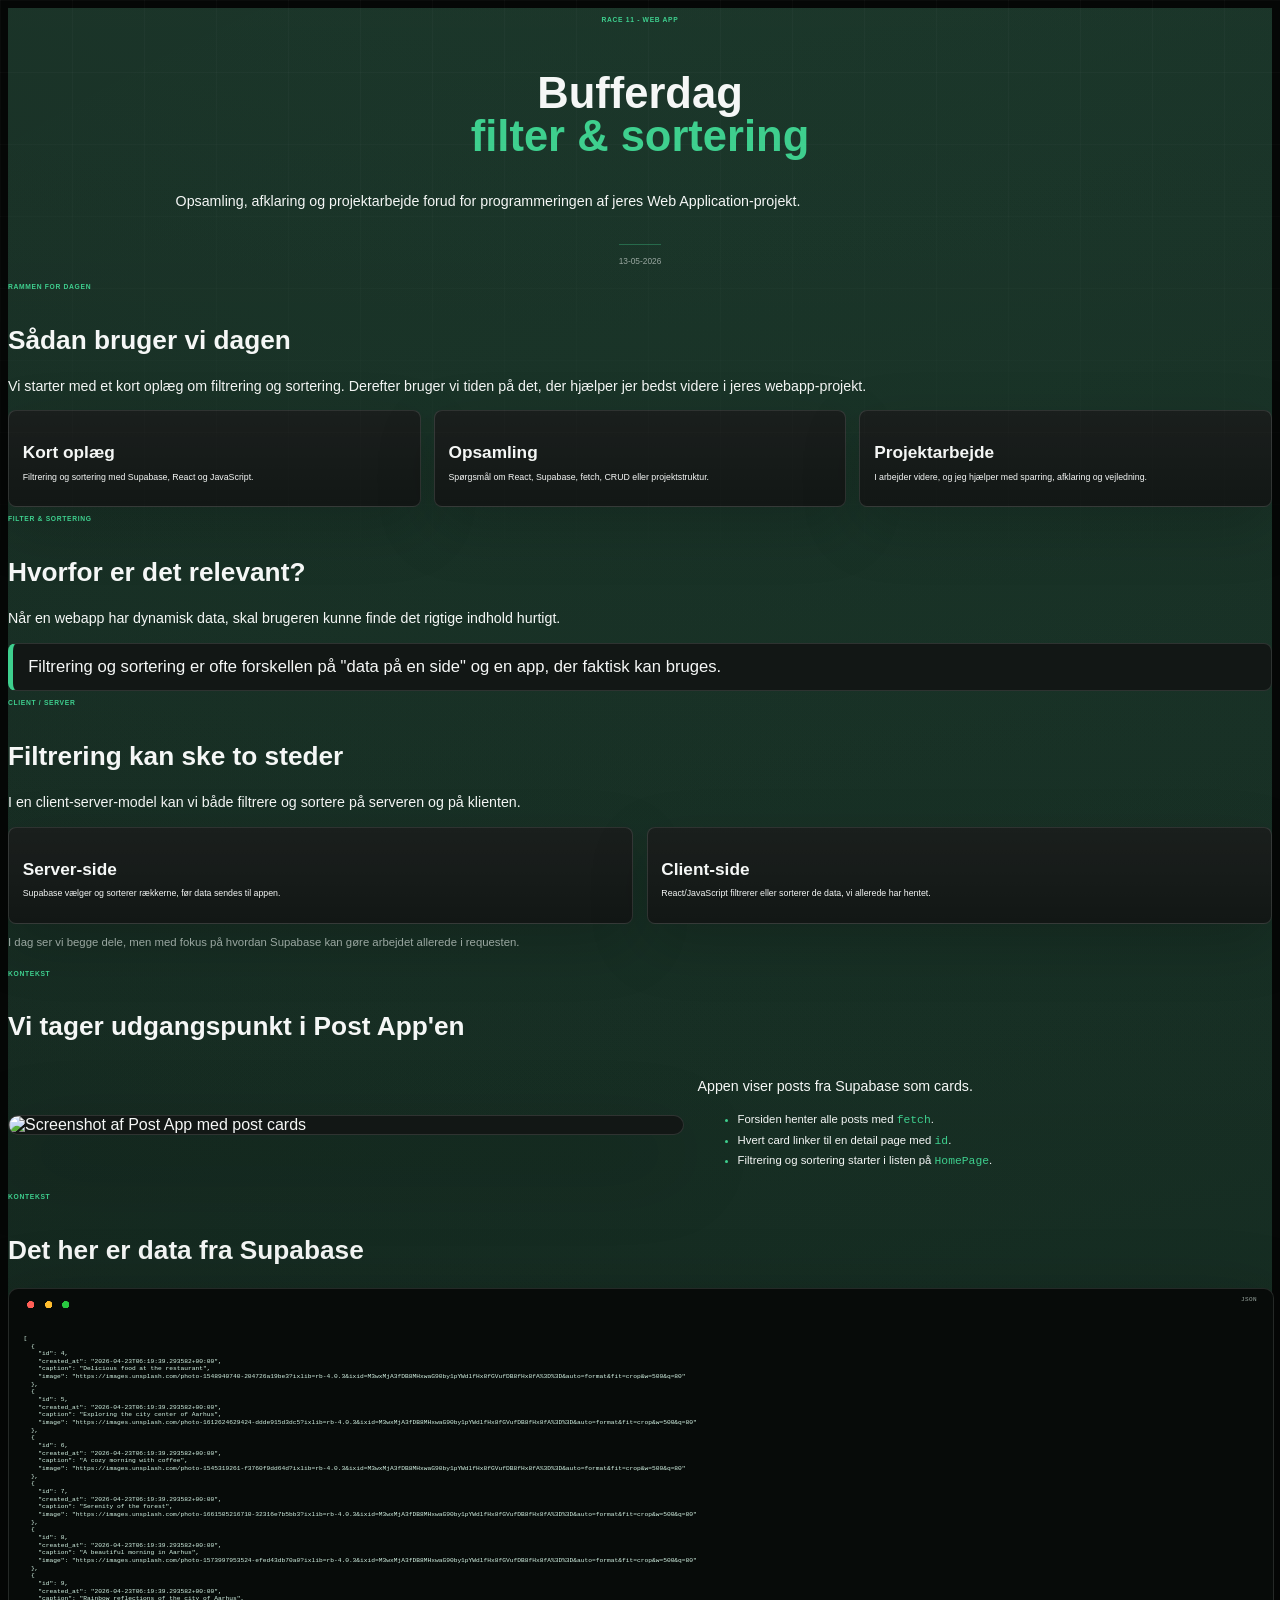
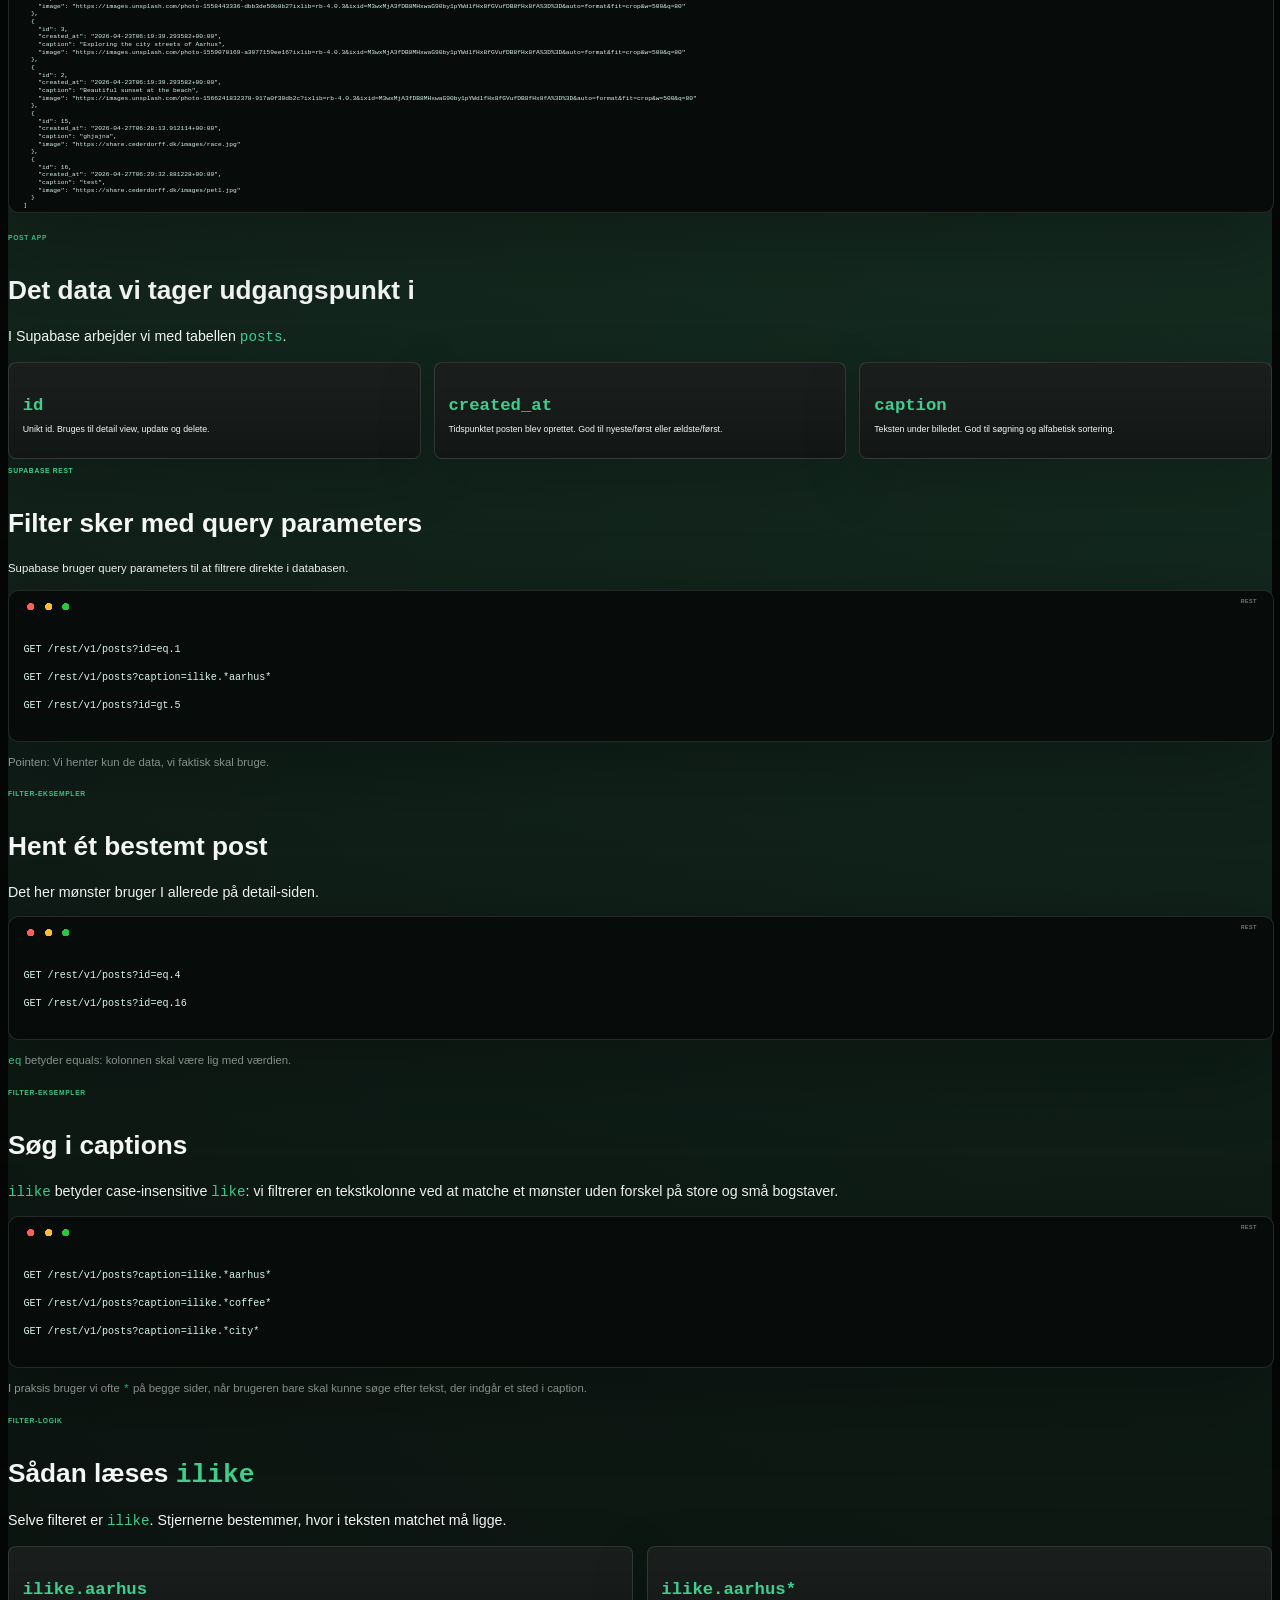
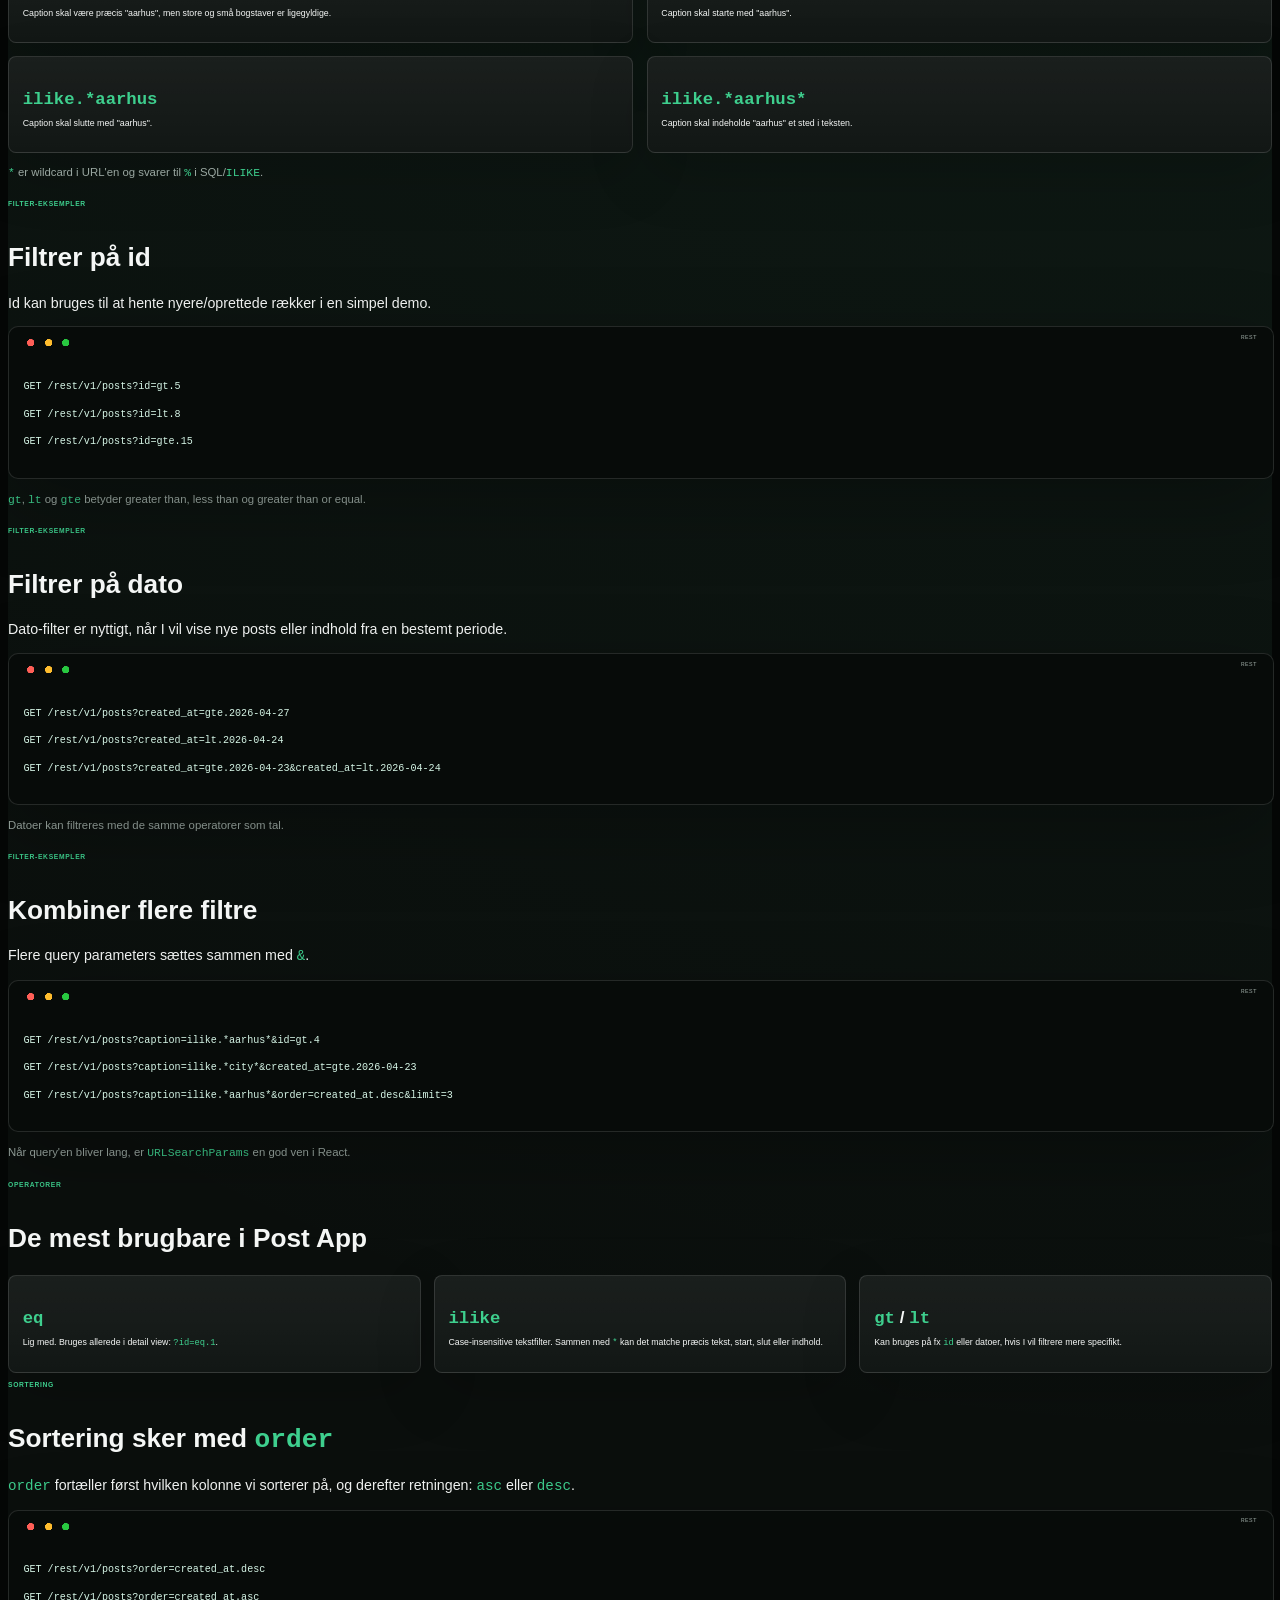
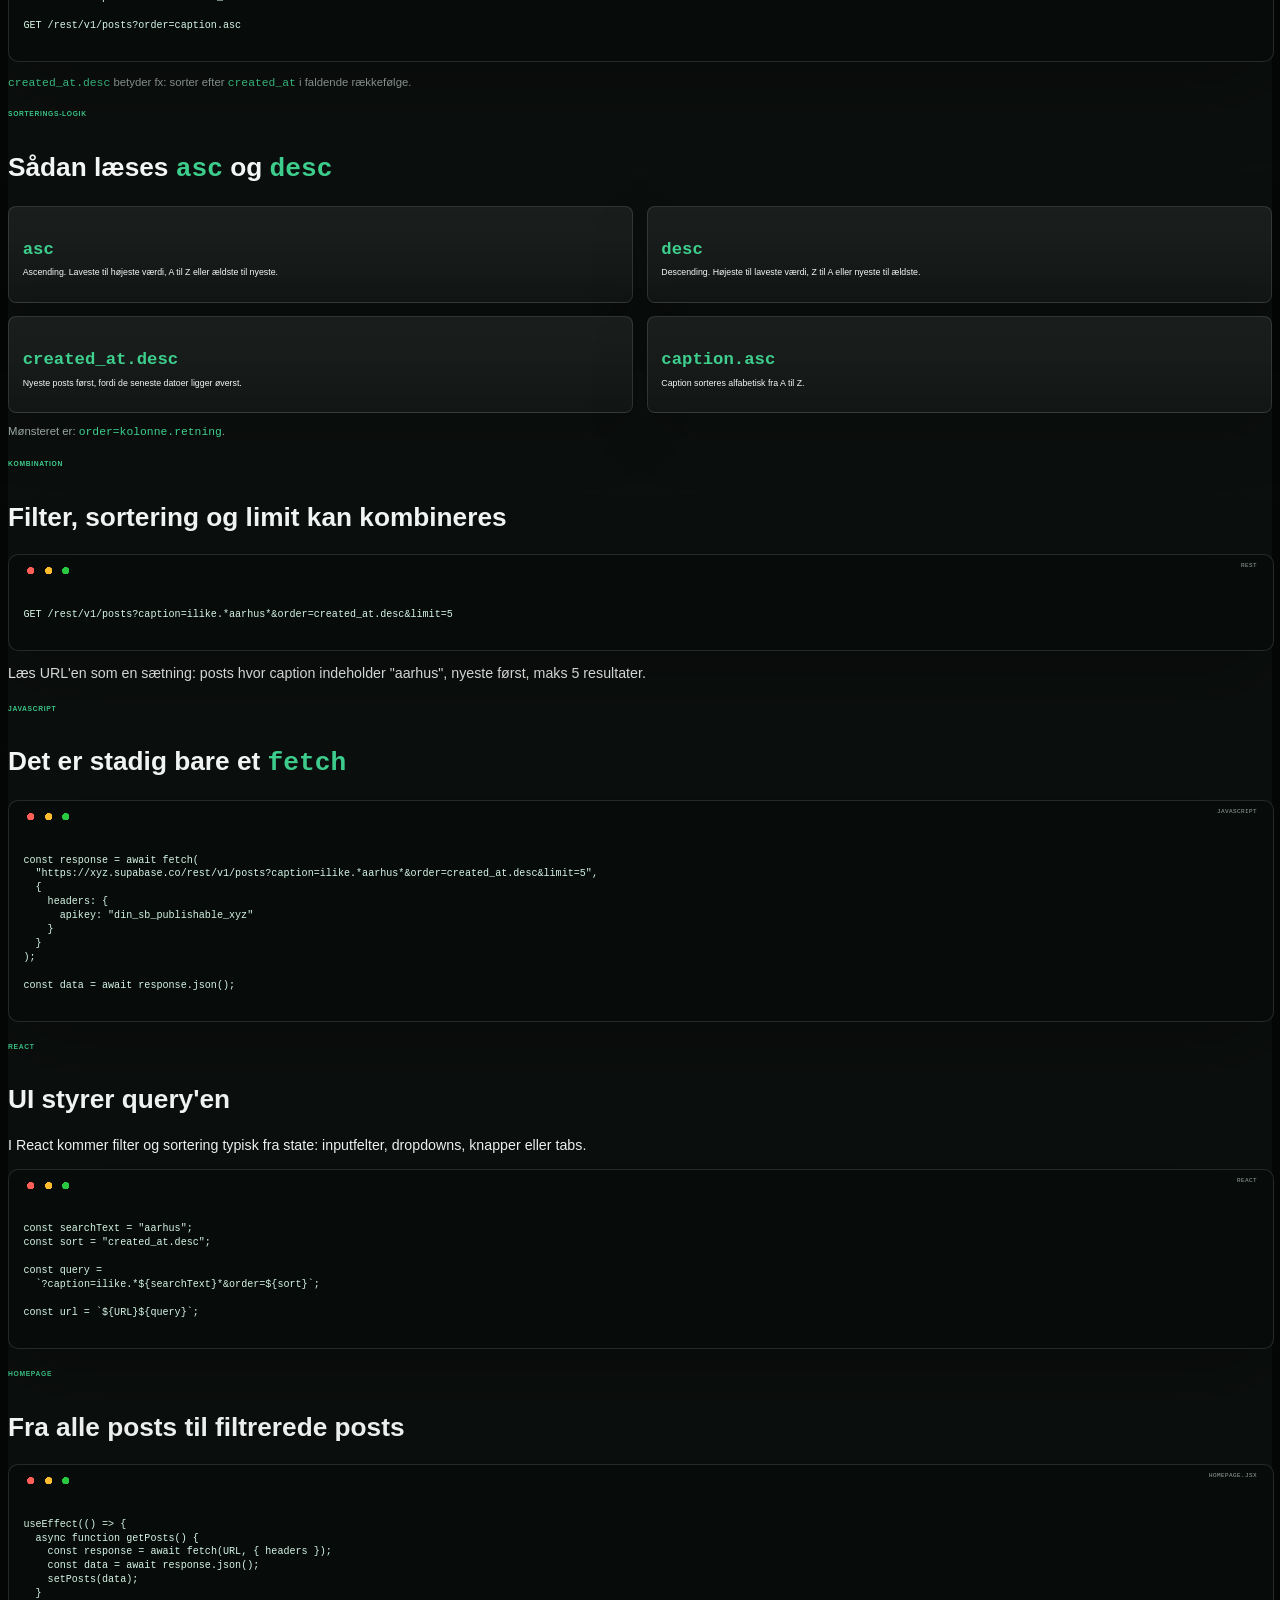
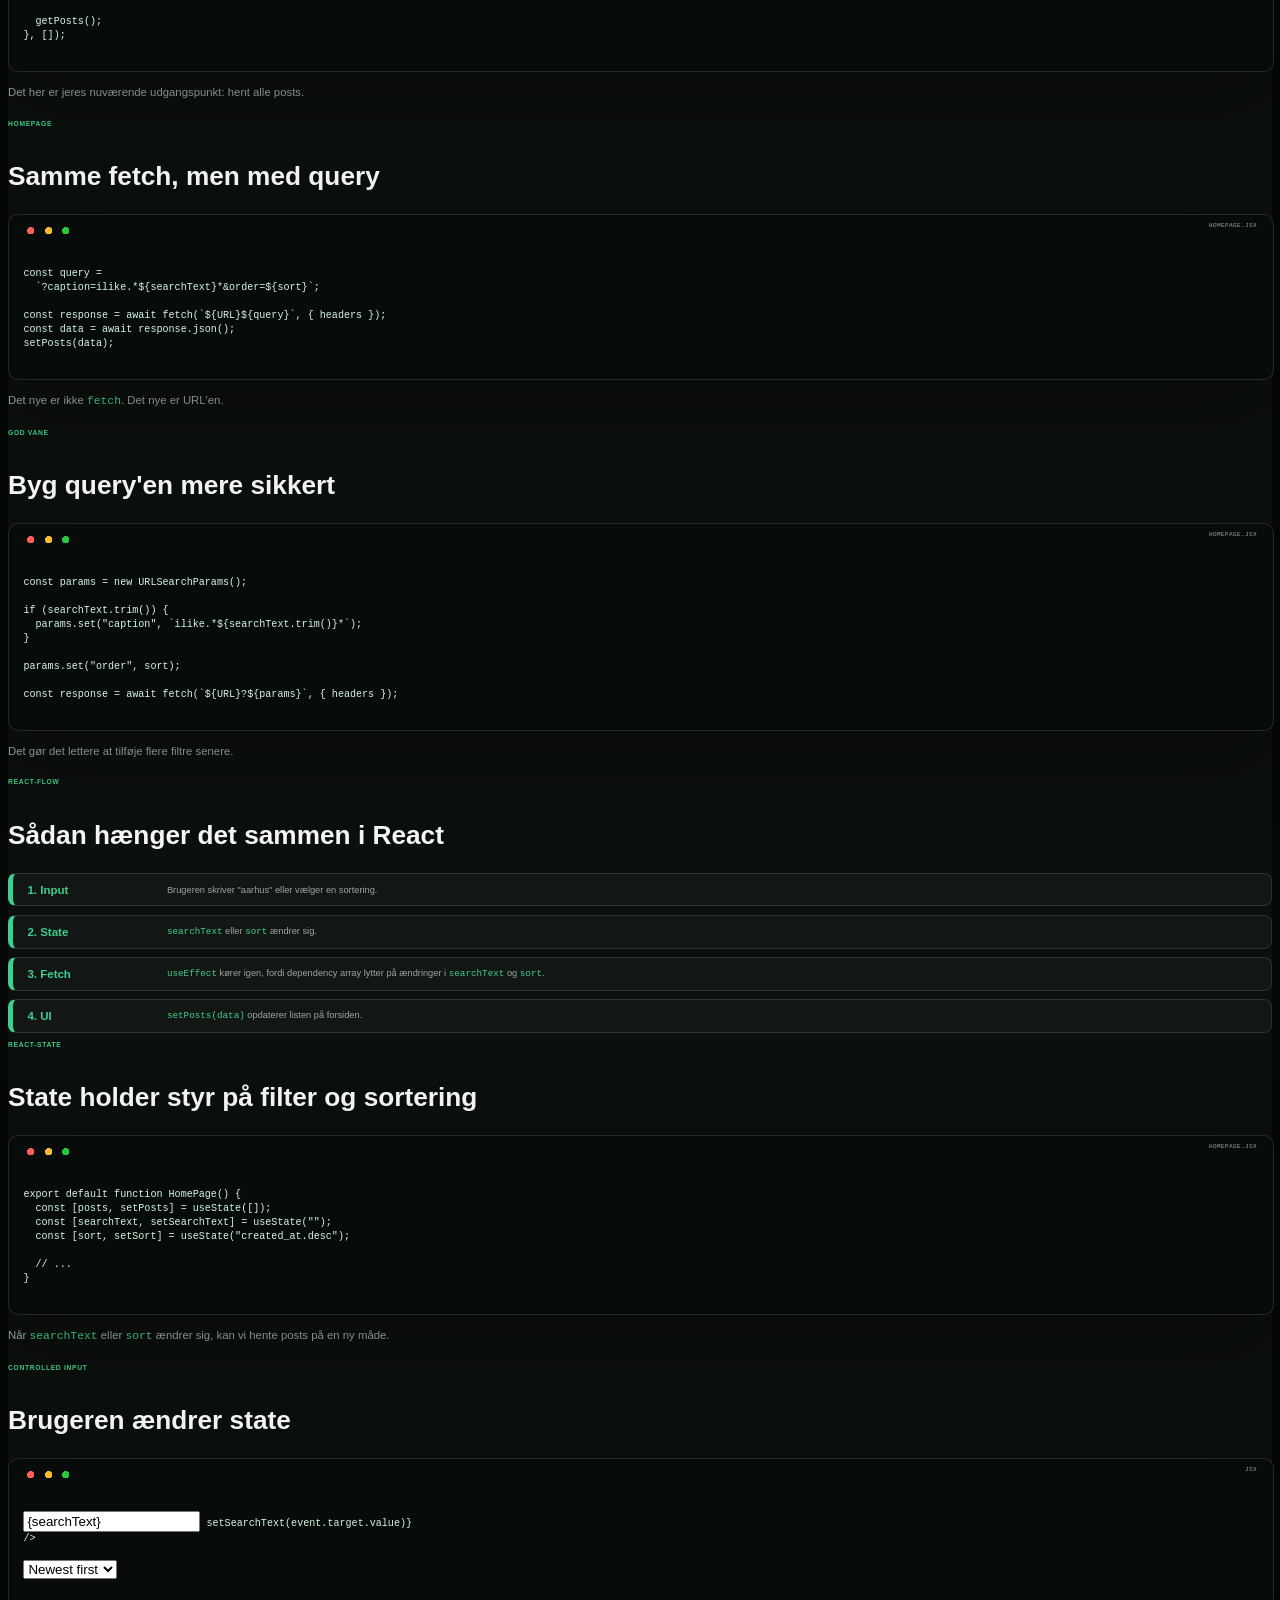
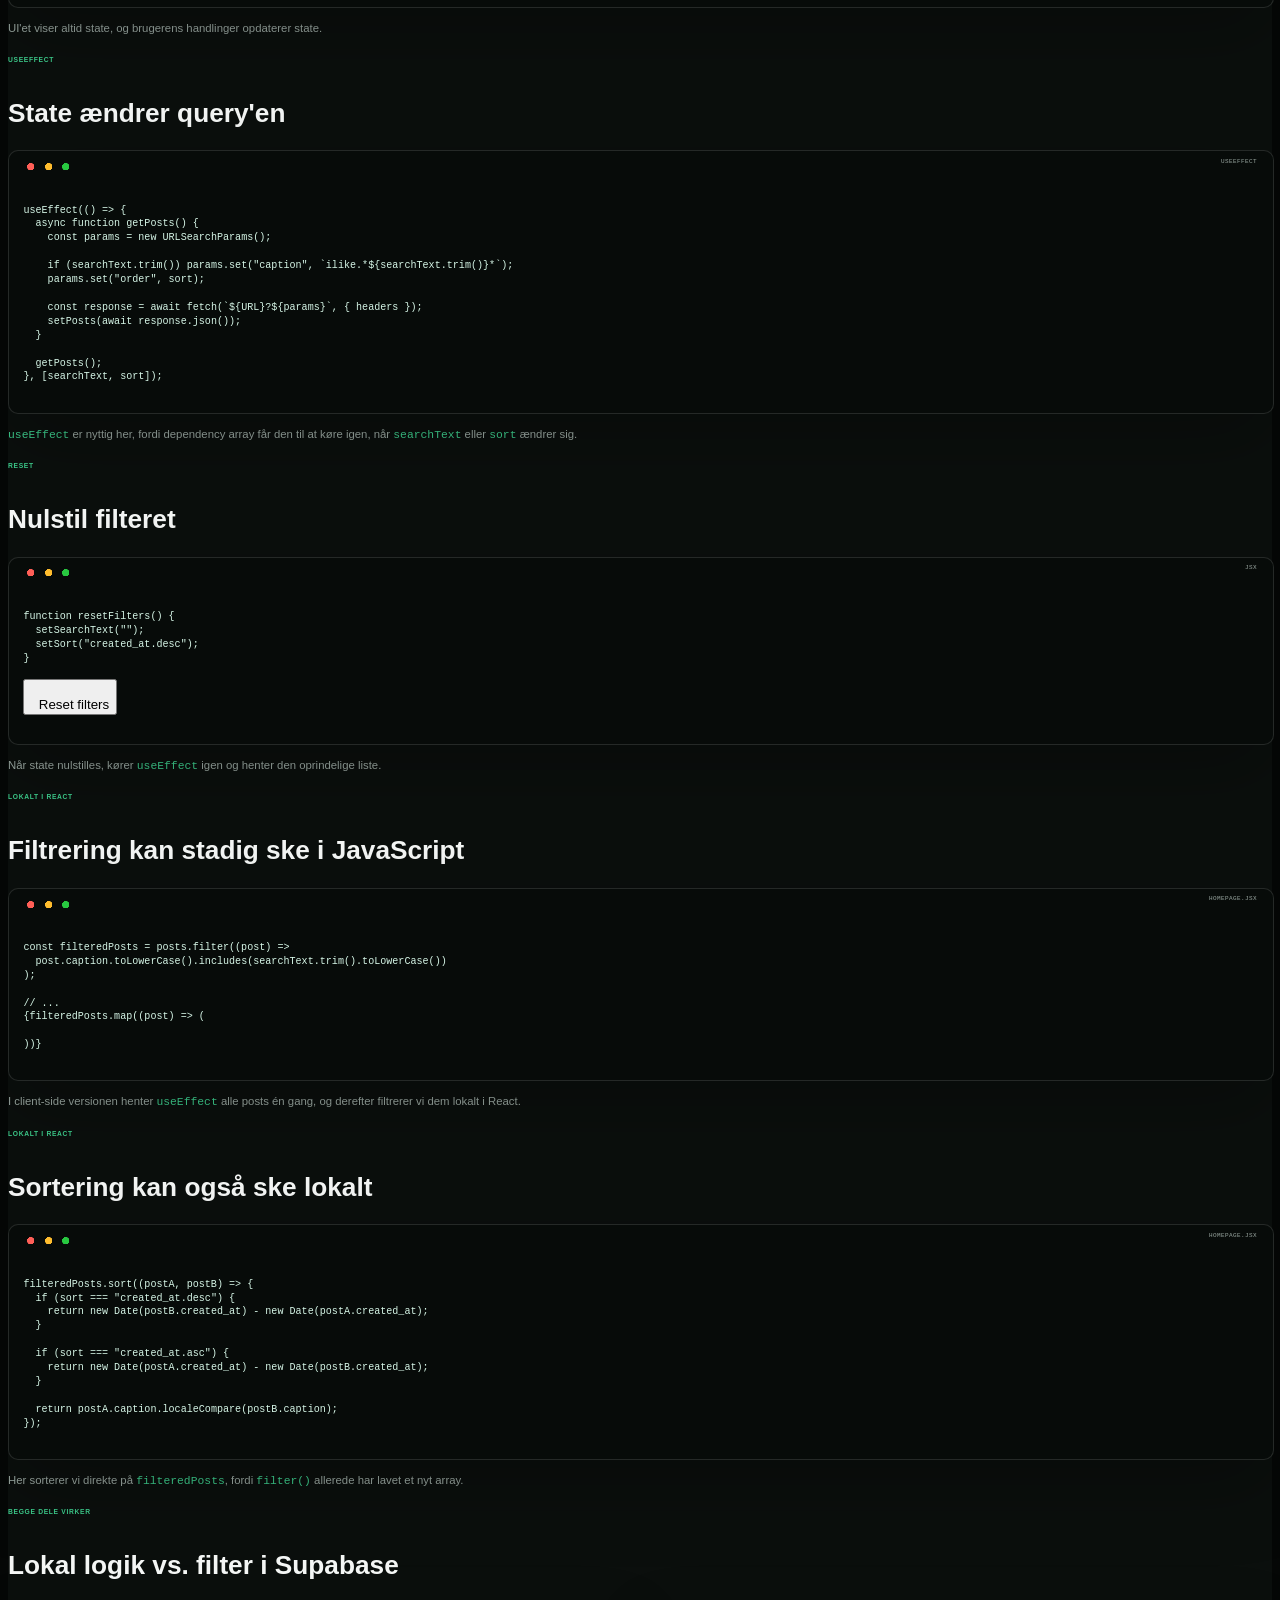
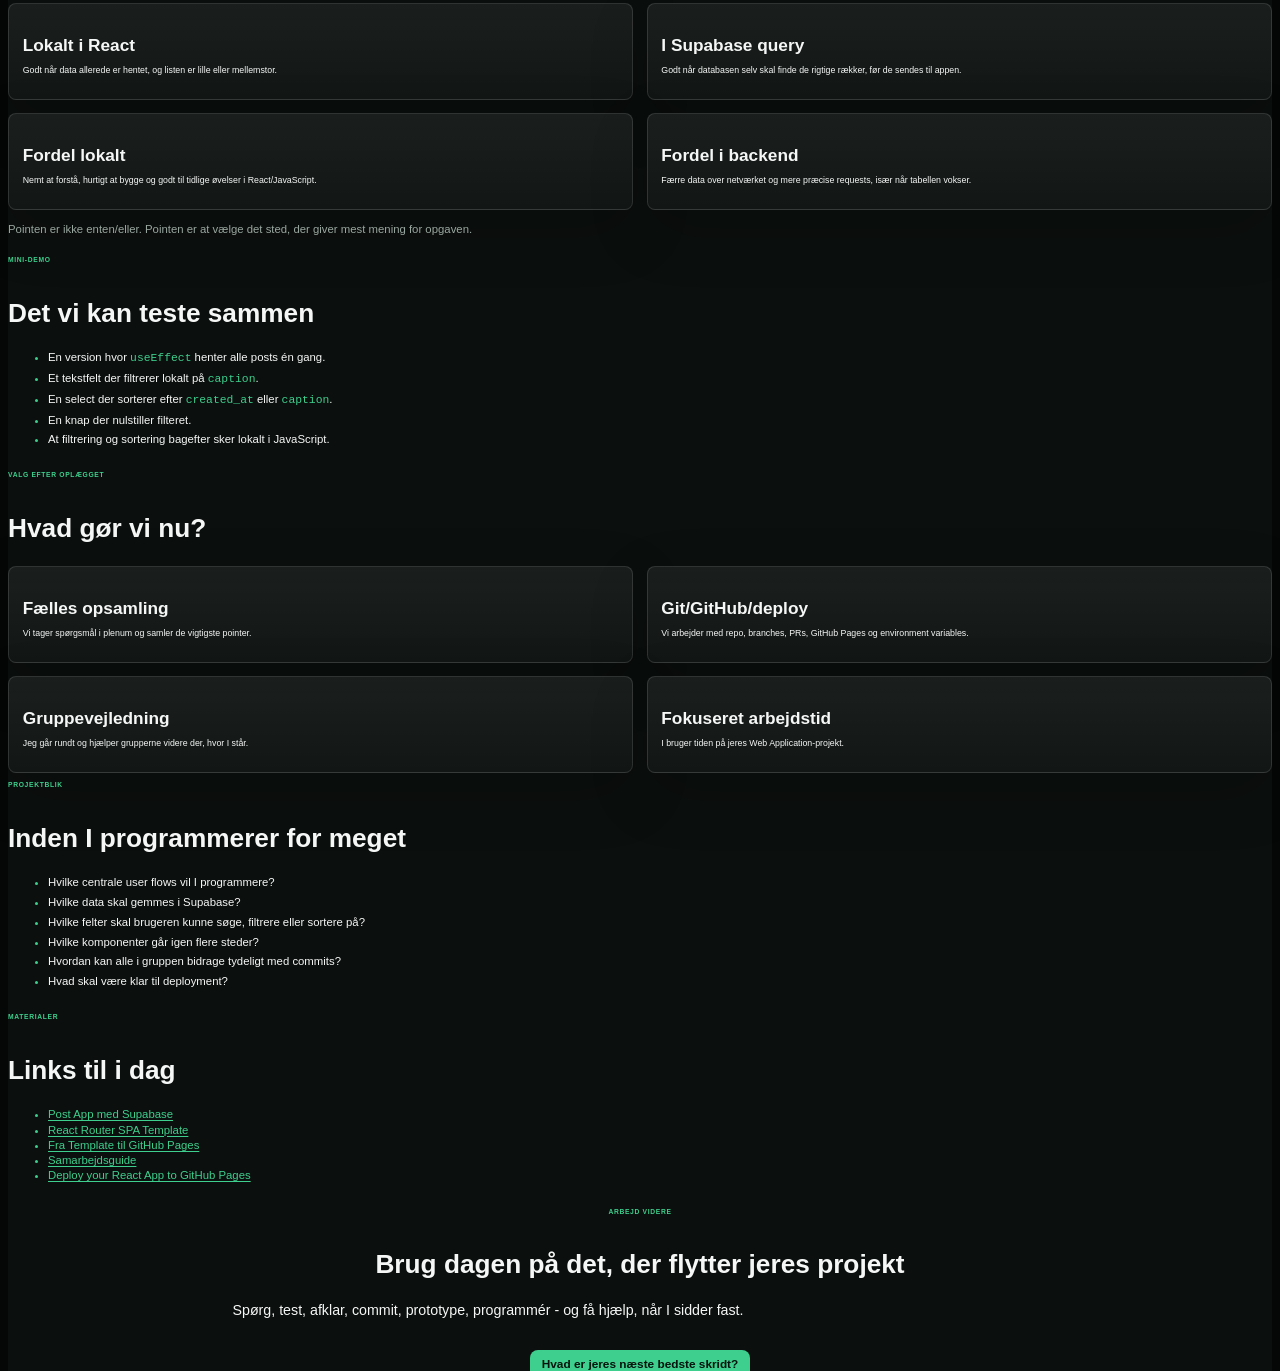
==== commit 0540cc8c: "Refactor content and structure in RACE 11 slides for clarity on filtering and sorting" ====
--- a/_slides/race-11-bufferdag-filter-sort.html
+++ b/_slides/race-11-bufferdag-filter-sort.html
@@ -417,66 +417,20 @@
 
         <section>
           <span class="eyebrow">Rammen for dagen</span>
-          <h2>I dag er bevidst lidt åben</h2>
-          <p class="lead">Det eneste faste punkt er et kort oplæg om filtrering og sortering. Resten bruger vi på det, der hjælper jer bedst videre.</p>
+          <h2>Sådan bruger vi dagen</h2>
+          <p class="lead">Vi starter med et kort oplæg om filtrering og sortering. Derefter bruger vi tiden på det, der hjælper jer bedst videre i jeres webapp-projekt.</p>
           <div class="grid">
             <div class="panel">
+              <h3>Kort oplæg</h3>
+              <p>Filtrering og sortering med Supabase, React og JavaScript.</p>
+            </div>
+            <div class="panel">
               <h3>Opsamling</h3>
-              <p>Supabase, CRUD, REST, HTTP, React, state, komponenter eller projektstruktur.</p>
-            </div>
-            <div class="panel">
-              <h3>Afklaring</h3>
-              <p>Spørgsmål inden I går dybere ind i programmeringsdelen af projektet.</p>
+              <p>Spørgsmål om React, Supabase, fetch, CRUD eller projektstruktur.</p>
             </div>
             <div class="panel">
               <h3>Projektarbejde</h3>
-              <p>Hvis I bare har brug for ro, sparring og vejledning, er det helt fint.</p>
-            </div>
-          </div>
-        </section>
-
-        <section>
-          <span class="eyebrow">Plan</span>
-          <h2>En mulig dagsrytme</h2>
-          <div class="timeline">
-            <div class="step">
-              <strong>Først</strong>
-              <span>Kort check-in: Hvad har I brug for i dag?</span>
-            </div>
-            <div class="step">
-              <strong>Fælles input</strong>
-              <span>Filtrering og sortering med Supabase og JavaScript.</span>
-            </div>
-            <div class="step">
-              <strong>Herefter</strong>
-              <span>Opsamling, Git/GitHub/deploy eller webapp-projektarbejde.</span>
-            </div>
-          </div>
-        </section>
-
-        <section>
-          <span class="eyebrow">Check-in</span>
-          <h2>Hvad vil hjælpe jer mest videre?</h2>
-          <div class="grid two">
-            <div class="panel">
-              <span class="tag">A</span>
-              <h3>Teknisk opsamling</h3>
-              <p>Vi samler op på React, Supabase, CRUD, REST eller fetch.</p>
-            </div>
-            <div class="panel">
-              <span class="tag">B</span>
-              <h3>Collaboration</h3>
-              <p>Vi ser på repo, branches, commits, pull requests og merge.</p>
-            </div>
-            <div class="panel">
-              <span class="tag">C</span>
-              <h3>Deployment</h3>
-              <p>Vi ser på GitHub Pages og environment variables.</p>
-            </div>
-            <div class="panel">
-              <span class="tag">D</span>
-              <h3>Projektarbejde</h3>
-              <p>I arbejder videre, og jeg hjælper grupperne undervejs.</p>
+              <p>I arbejder videre, og jeg hjælper med sparring, afklaring og vejledning.</p>
             </div>
           </div>
         </section>
@@ -974,27 +928,26 @@
   <PostCard key={post.id} post={post} />
 ))}
           </code></pre>
-          <p class="muted">Det minder om det, I allerede har gjort: hent først data, og filtrer derefter arrayet i React.</p>
+          <p class="muted">I client-side versionen henter <code>useEffect</code> alle posts én gang, og derefter filtrerer vi dem lokalt i React.</p>
         </section>
 
         <section>
           <span class="eyebrow">Lokalt i React</span>
           <h2>Sortering kan også ske lokalt</h2>
-          <p class="lead">Når alle posts ligger i <code>posts</code>, kan vi lave en kopi og sortere den i JavaScript.</p>
           <pre data-code-label="HomePage.jsx"><code class="language-js" data-trim data-line-numbers>
-const visiblePosts = [...posts].sort((a, b) => {
+filteredPosts.sort((postA, postB) => {
   if (sort === "created_at.desc") {
-    return new Date(b.created_at) - new Date(a.created_at);
+    return new Date(postB.created_at) - new Date(postA.created_at);
   }
 
   if (sort === "created_at.asc") {
-    return new Date(a.created_at) - new Date(b.created_at);
+    return new Date(postA.created_at) - new Date(postB.created_at);
   }
 
-  return a.caption.localeCompare(b.caption);
+  return postA.caption.localeCompare(postB.caption);
 });
           </code></pre>
-          <p class="muted"><code>[...posts]</code> laver en kopi, så vi ikke sorterer direkte i state-arrayet.</p>
+          <p class="muted">Her sorterer vi direkte på <code>filteredPosts</code>, fordi <code>filter()</code> allerede har lavet et nyt array.</p>
         </section>
 
         <section>
@@ -1025,10 +978,11 @@
           <span class="eyebrow">Mini-demo</span>
           <h2>Det vi kan teste sammen</h2>
           <ul class="checklist">
-            <li>Et tekstfelt der filtrerer på <code>caption</code> med <code>ilike</code>.</li>
+            <li>En version hvor <code>useEffect</code> henter alle posts én gang.</li>
+            <li>Et tekstfelt der filtrerer lokalt på <code>caption</code>.</li>
             <li>En select der sorterer efter <code>created_at</code> eller <code>caption</code>.</li>
             <li>En knap der nulstiller filteret.</li>
-            <li>At <code>useEffect</code> henter nye posts igen, når filter eller sortering ændrer sig.</li>
+            <li>At filtrering og sortering bagefter sker lokalt i JavaScript.</li>
           </ul>
         </section>
 
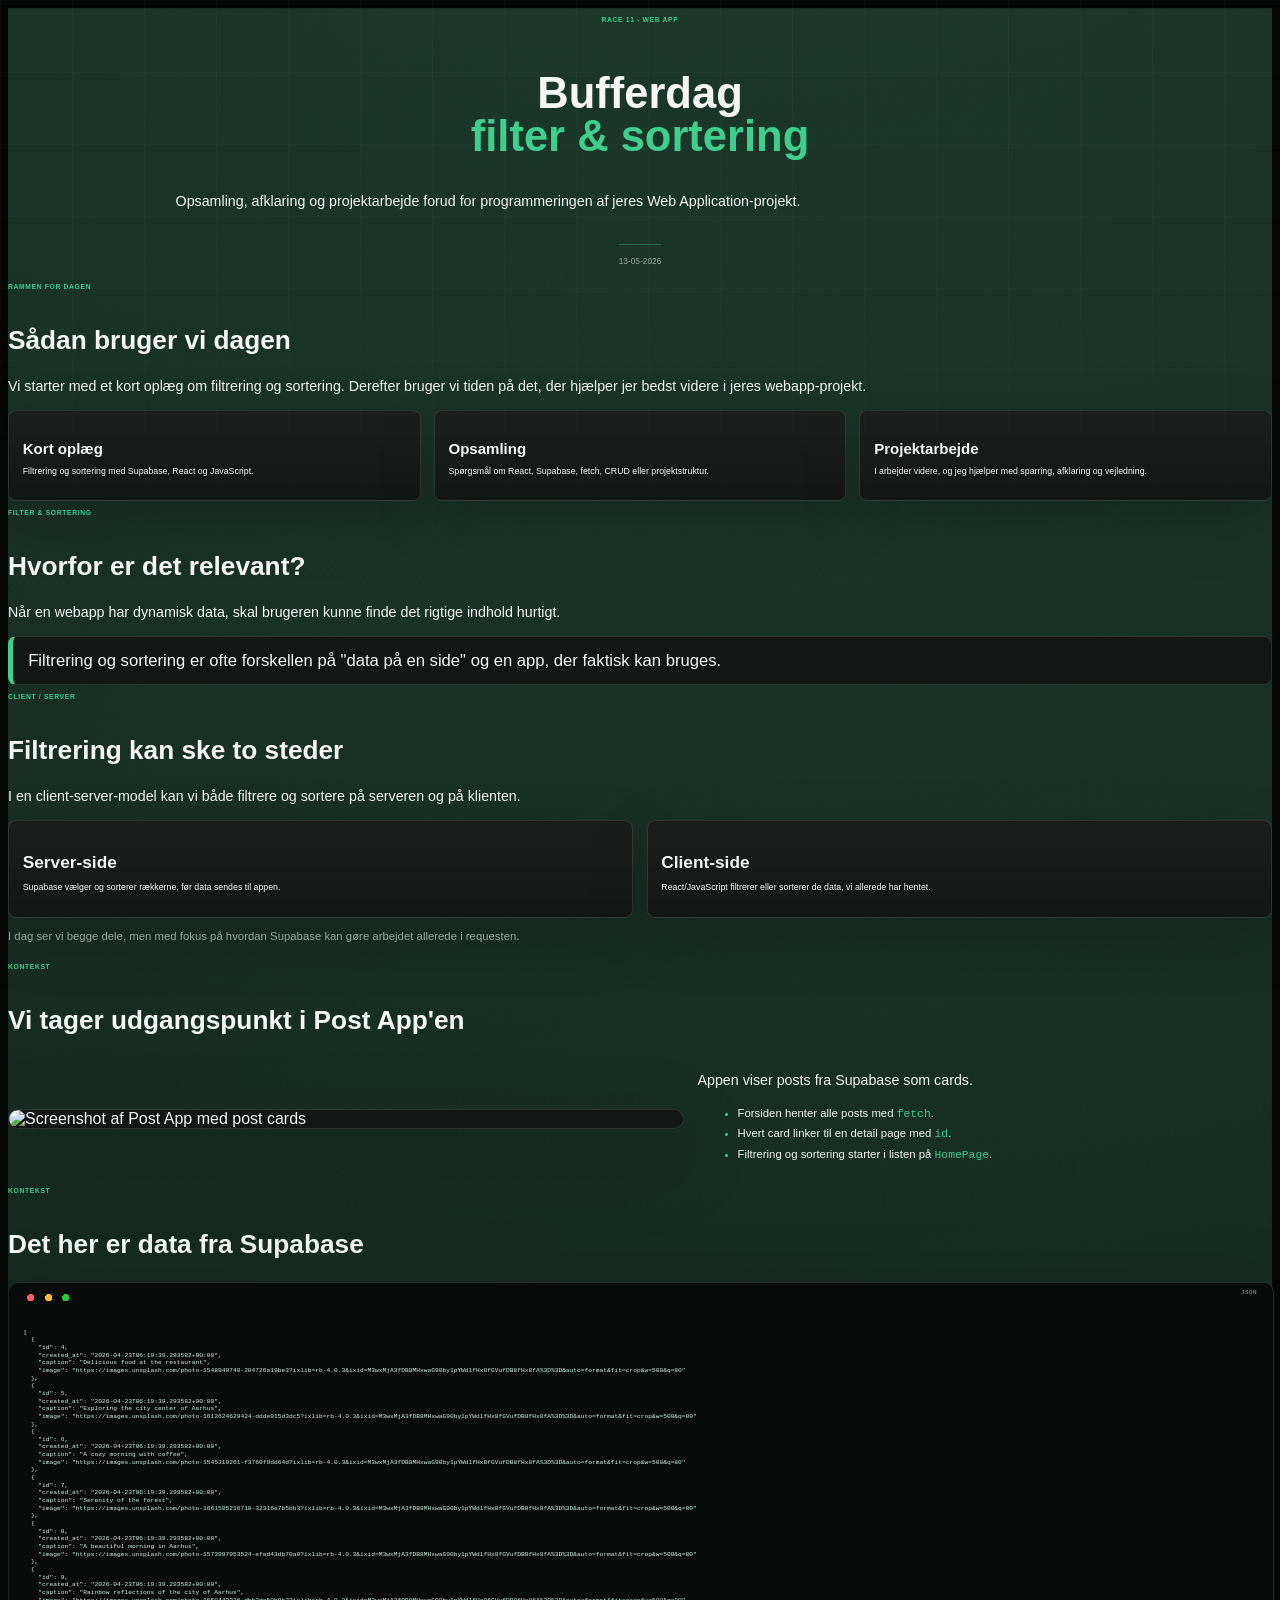
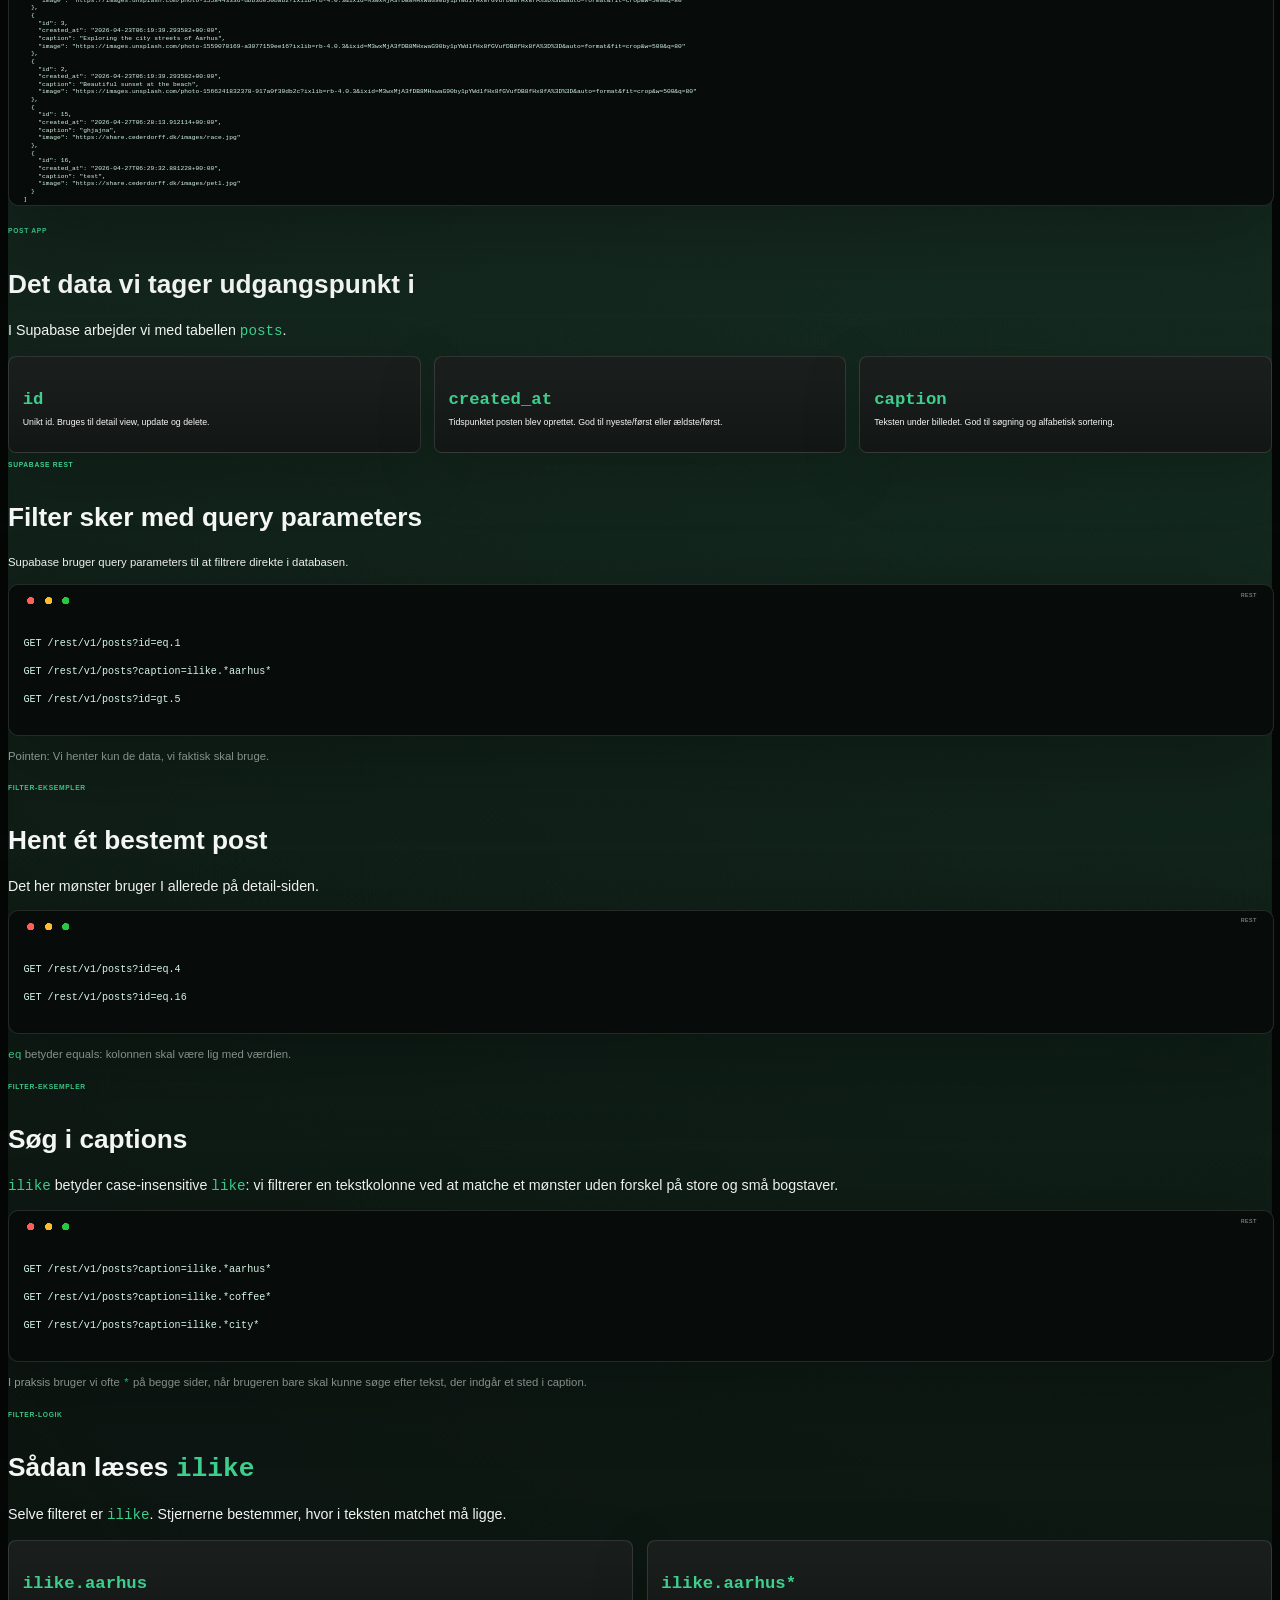
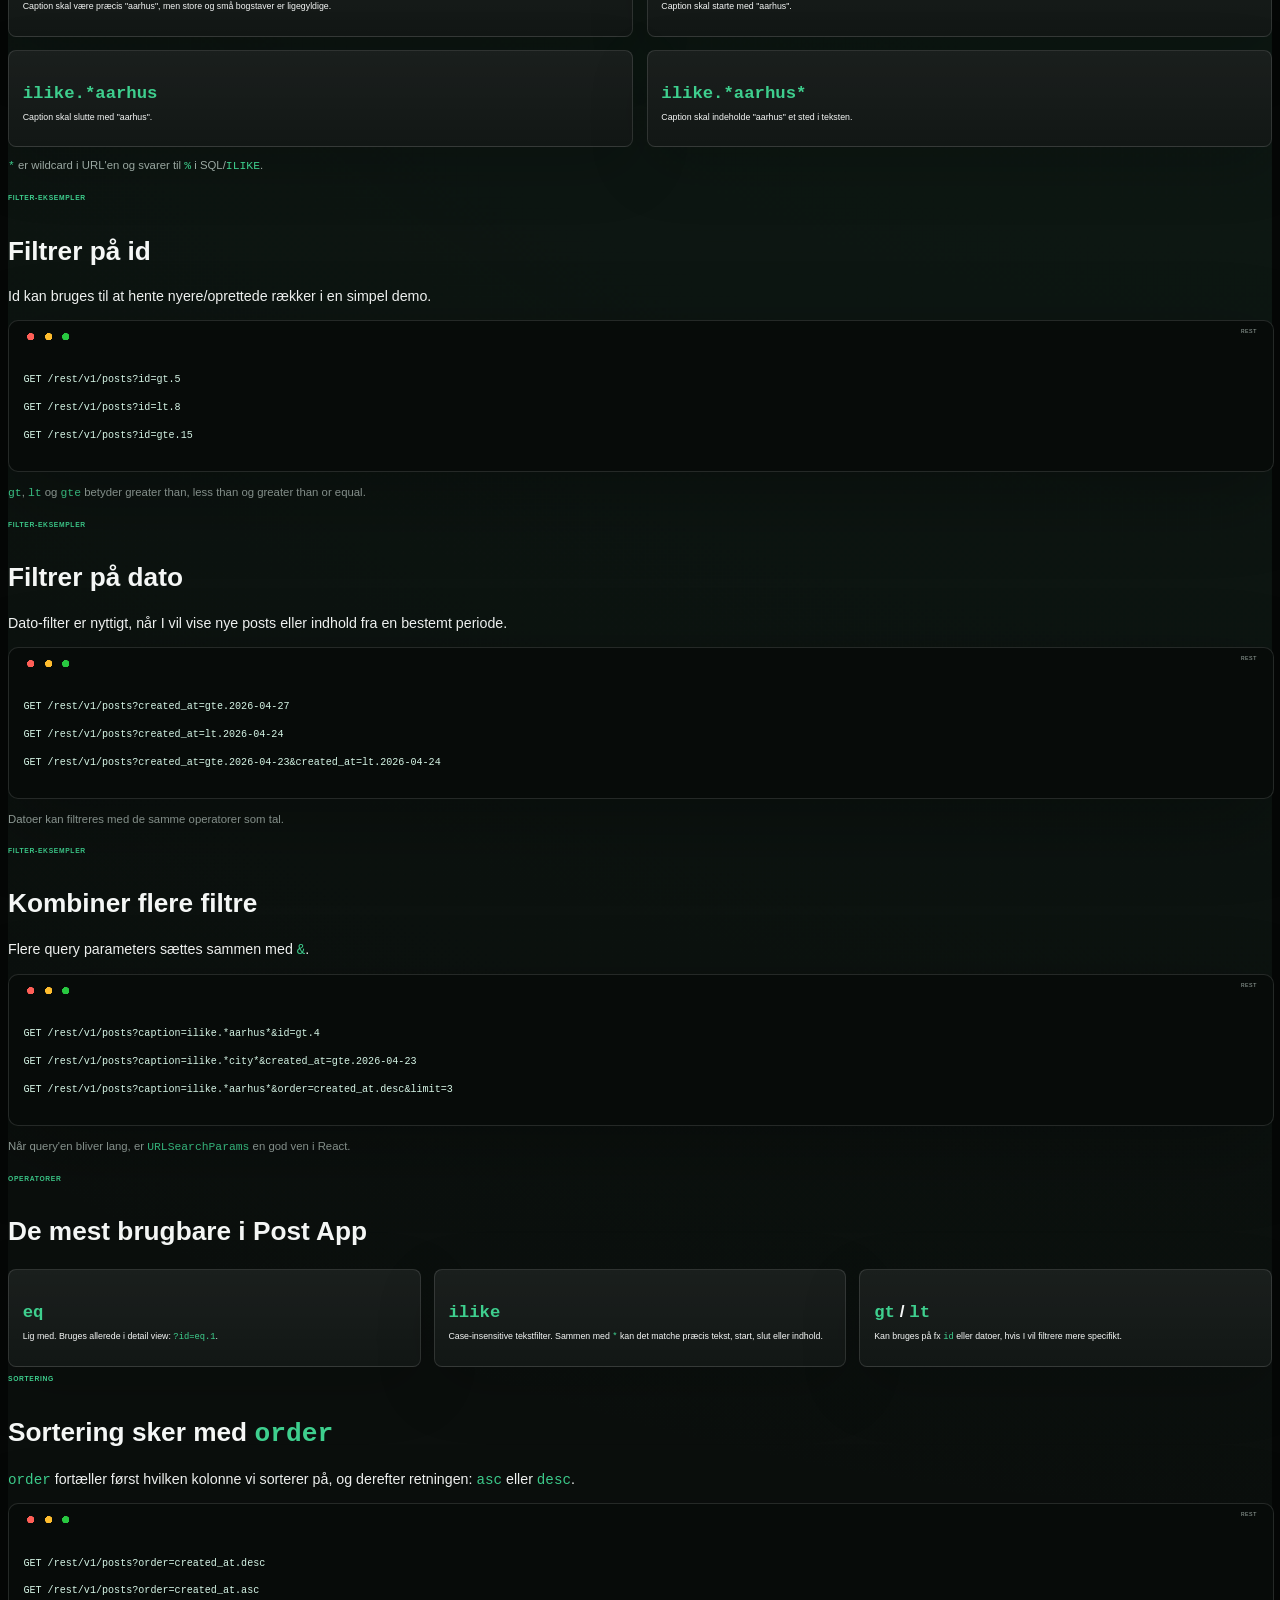
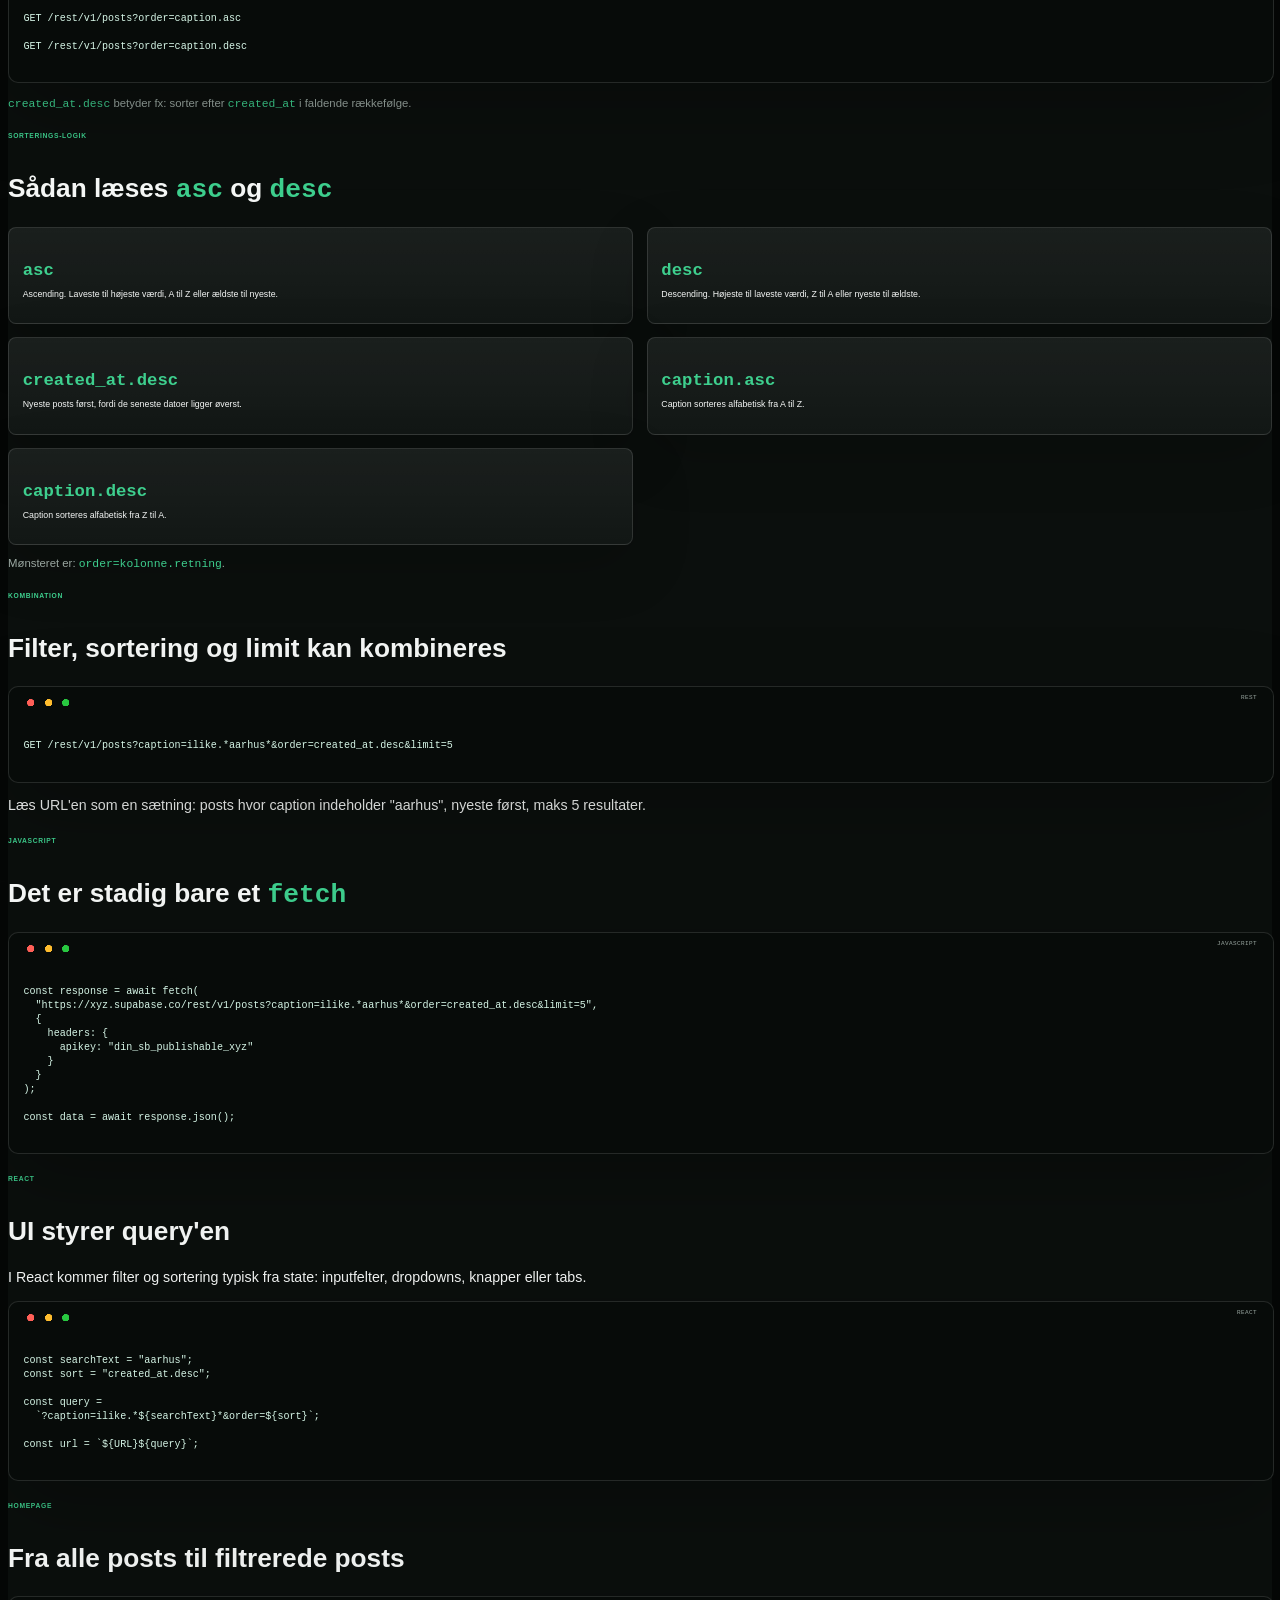
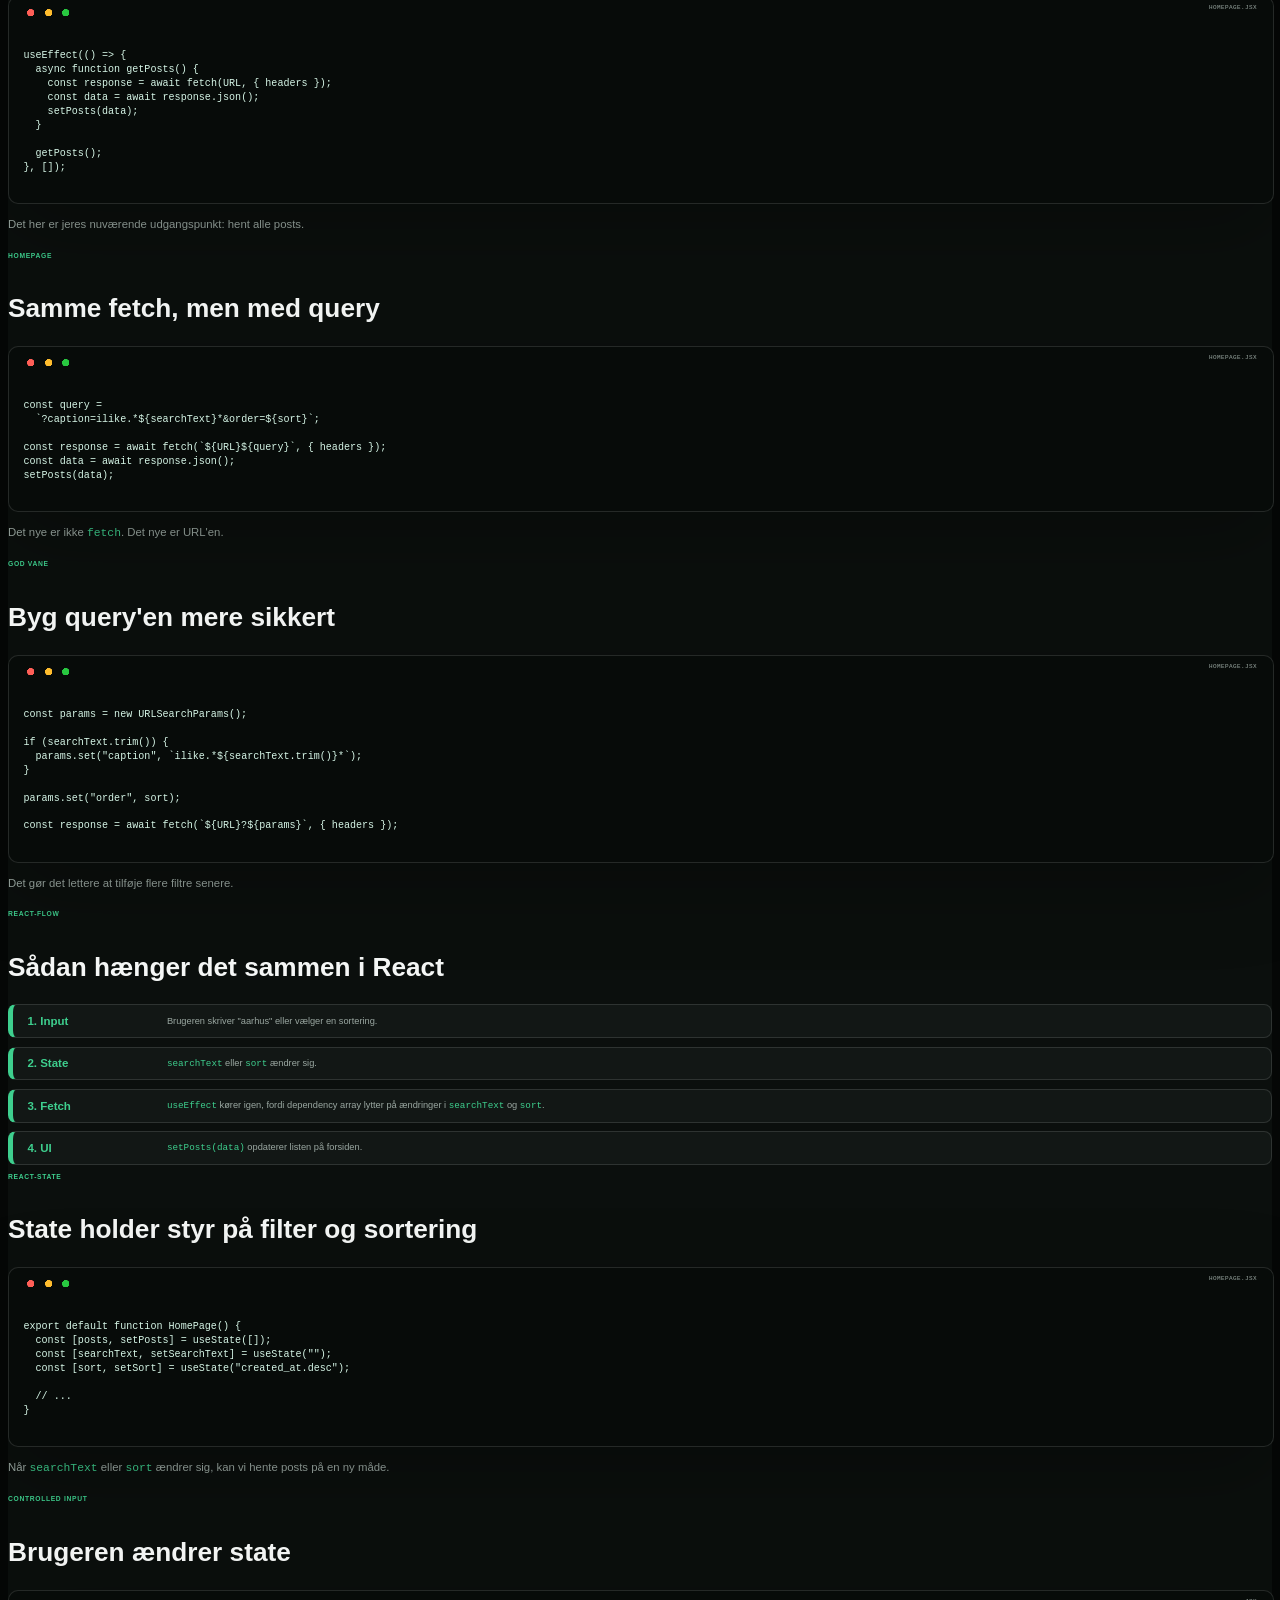
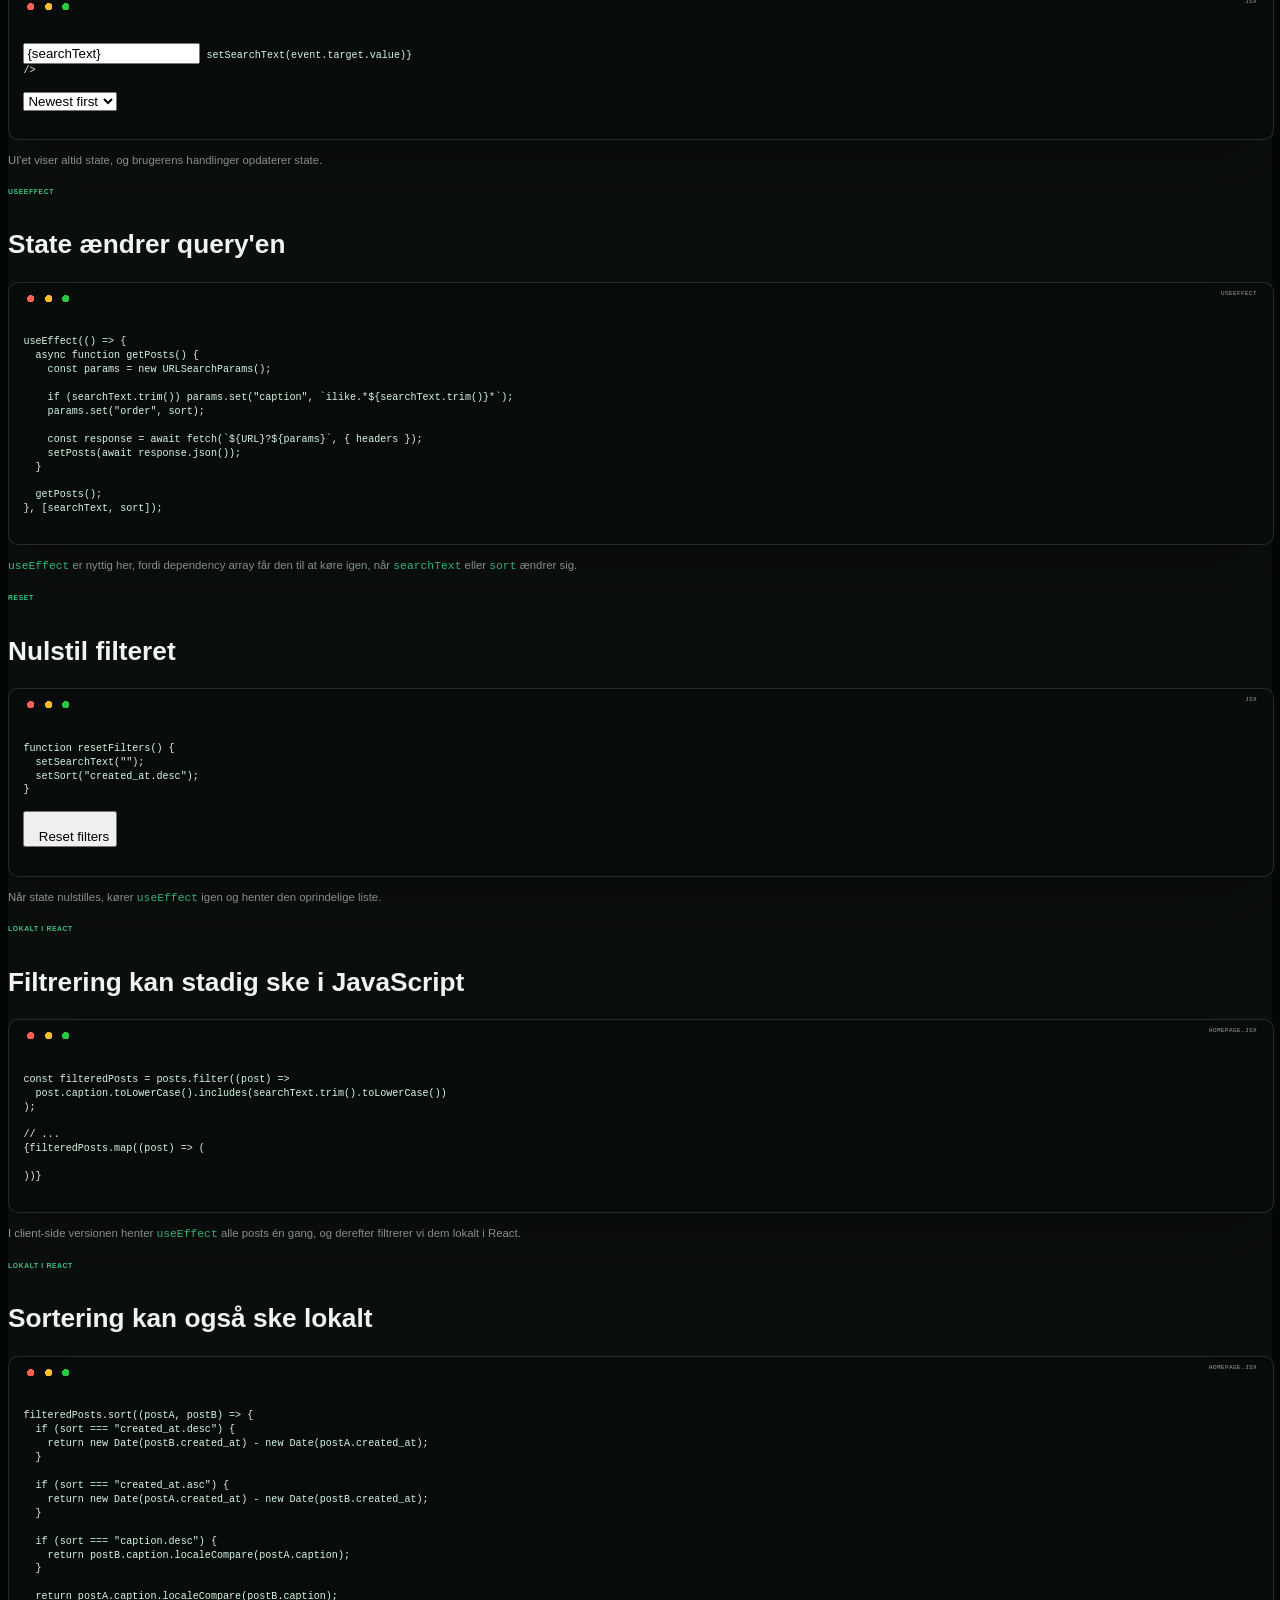
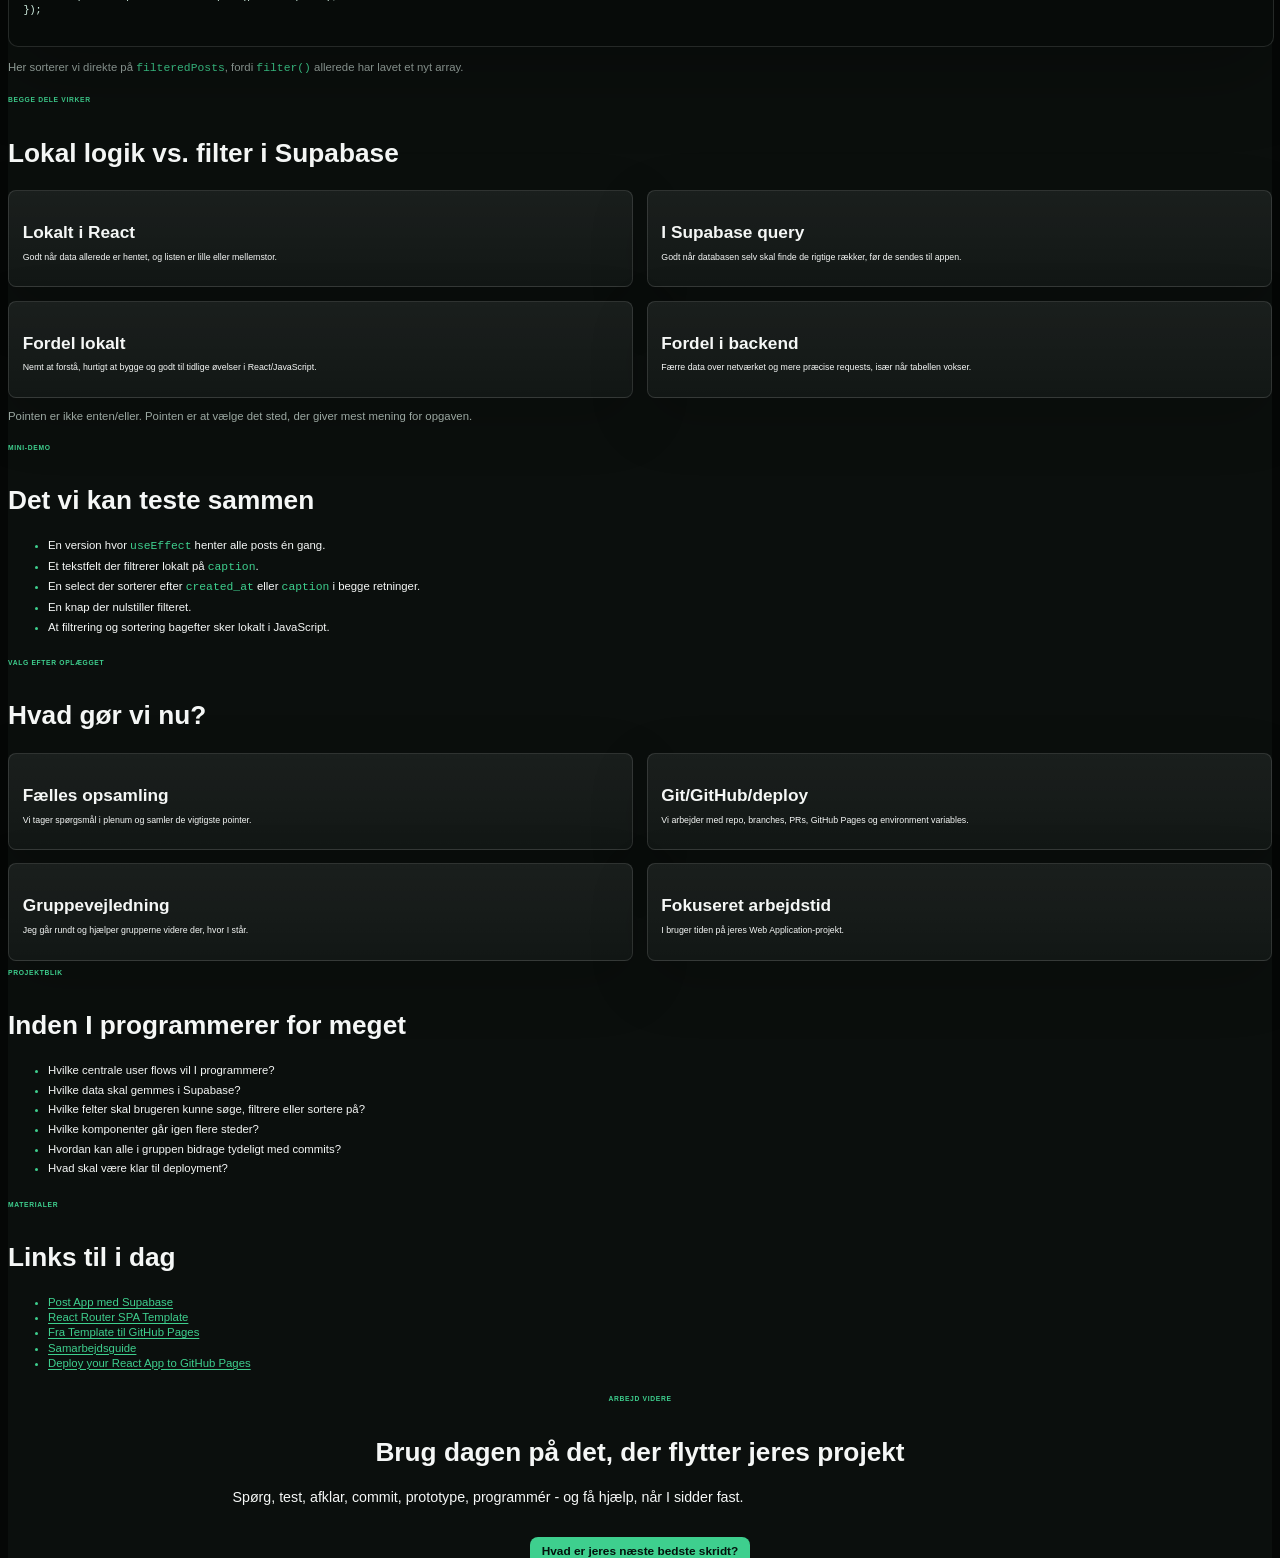
==== commit aca8cb1a: "Refactor HTML structure and improve styling in RACE 11 slides for better readability" ====
--- a/_slides/race-11-bufferdag-filter-sort.html
+++ b/_slides/race-11-bufferdag-filter-sort.html
@@ -1,12 +1,12 @@
 <!doctype html>
 <html lang="da">
   <head>
-    <meta charset="utf-8">
-    <meta name="viewport" content="width=device-width, initial-scale=1.0">
+    <meta charset="utf-8" />
+    <meta name="viewport" content="width=device-width, initial-scale=1.0" />
     <title>RACE 11 - Bufferdag, Filter & Sort + Projektvejledning</title>
-    <link rel="stylesheet" href="https://cdn.jsdelivr.net/npm/reveal.js@5/dist/reveal.css">
-    <link rel="stylesheet" href="https://cdn.jsdelivr.net/npm/reveal.js@5/dist/theme/simple.css">
-    <link rel="stylesheet" href="https://cdn.jsdelivr.net/npm/highlight.js@11.9.0/styles/github-dark.min.css">
+    <link rel="stylesheet" href="https://cdn.jsdelivr.net/npm/reveal.js@5/dist/reveal.css" />
+    <link rel="stylesheet" href="https://cdn.jsdelivr.net/npm/reveal.js@5/dist/theme/simple.css" />
+    <link rel="stylesheet" href="https://cdn.jsdelivr.net/npm/highlight.js@11.9.0/styles/github-dark.min.css" />
     <style>
       :root {
         --bg: #0b0f0d;
@@ -34,8 +34,7 @@
         background:
           radial-gradient(circle at 50% -10%, rgba(62, 207, 142, 0.22), transparent 34%),
           radial-gradient(circle at 100% 20%, rgba(62, 207, 142, 0.08), transparent 28%),
-          linear-gradient(180deg, rgba(255, 255, 255, 0.04), transparent 24%),
-          var(--bg);
+          linear-gradient(180deg, rgba(255, 255, 255, 0.04), transparent 24%), var(--bg);
         color: var(--ink);
         font-family: "Aptos", "Segoe UI", sans-serif;
       }
@@ -173,9 +172,7 @@
       }
 
       .reveal .panel {
-        background:
-          linear-gradient(180deg, rgba(255, 255, 255, 0.035), transparent),
-          var(--surface);
+        background: linear-gradient(180deg, rgba(255, 255, 255, 0.035), transparent), var(--surface);
         border: 1px solid var(--line);
         border-radius: 8px;
         box-shadow: 0 20px 60px rgba(0, 0, 0, 0.18);
@@ -254,7 +251,10 @@
           radial-gradient(circle, #ff5f57 0 45%, transparent 47%),
           radial-gradient(circle, #ffbd2e 0 45%, transparent 47%),
           radial-gradient(circle, #28c840 0 45%, transparent 47%);
-        background-position: 0 0, 1.1rem 0, 2.2rem 0;
+        background-position:
+          0 0,
+          1.1rem 0,
+          2.2rem 0;
         background-repeat: no-repeat;
         background-size: 0.7rem 0.7rem;
         content: "";
@@ -392,6 +392,10 @@
         color: var(--green);
       }
 
+      .reveal section.compact-intro h3 {
+        font-size: 0.94em;
+      }
+
       @media (max-width: 780px) {
         .reveal .grid,
         .reveal .grid.two,
@@ -411,14 +415,19 @@
         <section class="center">
           <span class="eyebrow">RACE 11 - Web App</span>
           <h1>Bufferdag <span>filter & sortering</span></h1>
-          <p class="lead">Opsamling, afklaring og projektarbejde forud for programmeringen af jeres Web Application-projekt.</p>
+          <p class="lead">
+            Opsamling, afklaring og projektarbejde forud for programmeringen af jeres Web Application-projekt.
+          </p>
           <p class="date">13-05-2026</p>
         </section>
 
-        <section>
+        <section class="compact-intro">
           <span class="eyebrow">Rammen for dagen</span>
           <h2>Sådan bruger vi dagen</h2>
-          <p class="lead">Vi starter med et kort oplæg om filtrering og sortering. Derefter bruger vi tiden på det, der hjælper jer bedst videre i jeres webapp-projekt.</p>
+          <p class="lead">
+            Vi starter med et kort oplæg om filtrering og sortering. Derefter bruger vi tiden på det, der hjælper jer
+            bedst videre i jeres webapp-projekt.
+          </p>
           <div class="grid">
             <div class="panel">
               <h3>Kort oplæg</h3>
@@ -439,7 +448,9 @@
           <span class="eyebrow">Filter & sortering</span>
           <h2>Hvorfor er det relevant?</h2>
           <p class="lead">Når en webapp har dynamisk data, skal brugeren kunne finde det rigtige indhold hurtigt.</p>
-          <div class="quote">Filtrering og sortering er ofte forskellen på "data på en side" og en app, der faktisk kan bruges.</div>
+          <div class="quote">
+            Filtrering og sortering er ofte forskellen på "data på en side" og en app, der faktisk kan bruges.
+          </div>
         </section>
 
         <section>
@@ -456,14 +467,16 @@
               <p>React/JavaScript filtrerer eller sorterer de data, vi allerede har hentet.</p>
             </div>
           </div>
-          <p class="muted">I dag ser vi begge dele, men med fokus på hvordan Supabase kan gøre arbejdet allerede i requesten.</p>
+          <p class="muted">
+            I dag ser vi begge dele, men med fokus på hvordan Supabase kan gøre arbejdet allerede i requesten.
+          </p>
         </section>
 
         <section>
           <span class="eyebrow">Kontekst</span>
           <h2>Vi tager udgangspunkt i Post App'en</h2>
           <div class="context-layout">
-            <img class="app-shot" src="assets/post-app.png" alt="Screenshot af Post App med post cards">
+            <img class="app-shot" src="assets/post-app.png" alt="Screenshot af Post App med post cards" />
             <div>
               <p class="lead">Appen viser posts fra Supabase som cards.</p>
               <ul class="checklist">
@@ -593,7 +606,10 @@
         <section>
           <span class="eyebrow">Filter-eksempler</span>
           <h2>Søg i captions</h2>
-          <p class="lead"><code>ilike</code> betyder case-insensitive <code>like</code>: vi filtrerer en tekstkolonne ved at matche et mønster uden forskel på store og små bogstaver.</p>
+          <p class="lead">
+            <code>ilike</code> betyder case-insensitive <code>like</code>: vi filtrerer en tekstkolonne ved at matche et
+            mønster uden forskel på store og små bogstaver.
+          </p>
           <pre data-code-label="REST"><code class="language-http" data-trim>
 GET /rest/v1/posts?caption=ilike.*aarhus*
 
@@ -601,13 +617,18 @@
 
 GET /rest/v1/posts?caption=ilike.*city*
           </code></pre>
-          <p class="muted">I praksis bruger vi ofte <code>*</code> på begge sider, når brugeren bare skal kunne søge efter tekst, der indgår et sted i caption.</p>
+          <p class="muted">
+            I praksis bruger vi ofte <code>*</code> på begge sider, når brugeren bare skal kunne søge efter tekst, der
+            indgår et sted i caption.
+          </p>
         </section>
 
         <section>
           <span class="eyebrow">Filter-logik</span>
           <h2>Sådan læses <code>ilike</code></h2>
-          <p class="lead">Selve filteret er <code>ilike</code>. Stjernerne bestemmer, hvor i teksten matchet må ligge.</p>
+          <p class="lead">
+            Selve filteret er <code>ilike</code>. Stjernerne bestemmer, hvor i teksten matchet må ligge.
+          </p>
           <div class="grid two">
             <div class="panel">
               <h3><code>ilike.aarhus</code></h3>
@@ -626,7 +647,9 @@
               <p>Caption skal indeholde "aarhus" et sted i teksten.</p>
             </div>
           </div>
-          <p class="muted"><code>*</code> er wildcard i URL'en og svarer til <code>%</code> i SQL/<code>ILIKE</code>.</p>
+          <p class="muted">
+            <code>*</code> er wildcard i URL'en og svarer til <code>%</code> i SQL/<code>ILIKE</code>.
+          </p>
         </section>
 
         <section>
@@ -640,7 +663,10 @@
 
 GET /rest/v1/posts?id=gte.15
           </code></pre>
-          <p class="muted"><code>gt</code>, <code>lt</code> og <code>gte</code> betyder greater than, less than og greater than or equal.</p>
+          <p class="muted">
+            <code>gt</code>, <code>lt</code> og <code>gte</code> betyder greater than, less than og greater than or
+            equal.
+          </p>
         </section>
 
         <section>
@@ -681,7 +707,10 @@
             </div>
             <div class="panel">
               <h3><code>ilike</code></h3>
-              <p>Case-insensitive tekstfilter. Sammen med <code>*</code> kan det matche præcis tekst, start, slut eller indhold.</p>
+              <p>
+                Case-insensitive tekstfilter. Sammen med <code>*</code> kan det matche præcis tekst, start, slut eller
+                indhold.
+              </p>
             </div>
             <div class="panel">
               <h3><code>gt</code> / <code>lt</code></h3>
@@ -693,15 +722,22 @@
         <section>
           <span class="eyebrow">Sortering</span>
           <h2>Sortering sker med <code>order</code></h2>
-          <p class="lead"><code>order</code> fortæller først hvilken kolonne vi sorterer på, og derefter retningen: <code>asc</code> eller <code>desc</code>.</p>
+          <p class="lead">
+            <code>order</code> fortæller først hvilken kolonne vi sorterer på, og derefter retningen:
+            <code>asc</code> eller <code>desc</code>.
+          </p>
           <pre data-code-label="REST"><code class="language-http" data-trim>
 GET /rest/v1/posts?order=created_at.desc
 
 GET /rest/v1/posts?order=created_at.asc
 
 GET /rest/v1/posts?order=caption.asc
-          </code></pre>
-          <p class="muted"><code>created_at.desc</code> betyder fx: sorter efter <code>created_at</code> i faldende rækkefølge.</p>
+
+GET /rest/v1/posts?order=caption.desc
+          </code></pre>
+          <p class="muted">
+            <code>created_at.desc</code> betyder fx: sorter efter <code>created_at</code> i faldende rækkefølge.
+          </p>
         </section>
 
         <section>
@@ -723,6 +759,10 @@
             <div class="panel">
               <h3><code>caption.asc</code></h3>
               <p>Caption sorteres alfabetisk fra A til Z.</p>
+            </div>
+            <div class="panel">
+              <h3><code>caption.desc</code></h3>
+              <p>Caption sorteres alfabetisk fra Z til A.</p>
             </div>
           </div>
           <p class="muted">Mønsteret er: <code>order=kolonne.retning</code>.</p>
@@ -734,7 +774,9 @@
           <pre data-code-label="REST"><code class="language-http" data-trim>
 GET /rest/v1/posts?caption=ilike.*aarhus*&order=created_at.desc&limit=5
           </code></pre>
-          <p class="lead">Læs URL'en som en sætning: posts hvor caption indeholder "aarhus", nyeste først, maks 5 resultater.</p>
+          <p class="lead">
+            Læs URL'en som en sætning: posts hvor caption indeholder "aarhus", nyeste først, maks 5 resultater.
+          </p>
         </section>
 
         <section>
@@ -757,7 +799,9 @@
         <section>
           <span class="eyebrow">React</span>
           <h2>UI styrer query'en</h2>
-          <p class="lead">I React kommer filter og sortering typisk fra state: inputfelter, dropdowns, knapper eller tabs.</p>
+          <p class="lead">
+            I React kommer filter og sortering typisk fra state: inputfelter, dropdowns, knapper eller tabs.
+          </p>
           <pre data-code-label="React"><code class="language-js" data-trim data-line-numbers>
 const searchText = "aarhus";
 const sort = "created_at.desc";
@@ -831,7 +875,10 @@
             </div>
             <div class="step">
               <strong>3. Fetch</strong>
-              <span><code>useEffect</code> kører igen, fordi dependency array lytter på ændringer i <code>searchText</code> og <code>sort</code>.</span>
+              <span
+                ><code>useEffect</code> kører igen, fordi dependency array lytter på ændringer i
+                <code>searchText</code> og <code>sort</code>.</span
+              >
             </div>
             <div class="step">
               <strong>4. UI</strong>
@@ -852,7 +899,9 @@
   // ...
 }
           </code></pre>
-          <p class="muted">Når <code>searchText</code> eller <code>sort</code> ændrer sig, kan vi hente posts på en ny måde.</p>
+          <p class="muted">
+            Når <code>searchText</code> eller <code>sort</code> ændrer sig, kan vi hente posts på en ny måde.
+          </p>
         </section>
 
         <section>
@@ -873,6 +922,7 @@
   <option value="created_at.desc">Newest first</option>
   <option value="created_at.asc">Oldest first</option>
   <option value="caption.asc">Caption A-Z</option>
+  <option value="caption.desc">Caption Z-A</option>
 </select>
           </code></pre>
           <p class="muted">UI'et viser altid state, og brugerens handlinger opdaterer state.</p>
@@ -896,7 +946,10 @@
   getPosts();
 }, [searchText, sort]);
           </code></pre>
-          <p class="muted"><code>useEffect</code> er nyttig her, fordi dependency array får den til at køre igen, når <code>searchText</code> eller <code>sort</code> ændrer sig.</p>
+          <p class="muted">
+            <code>useEffect</code> er nyttig her, fordi dependency array får den til at køre igen, når
+            <code>searchText</code> eller <code>sort</code> ændrer sig.
+          </p>
         </section>
 
         <section>
@@ -928,7 +981,10 @@
   <PostCard key={post.id} post={post} />
 ))}
           </code></pre>
-          <p class="muted">I client-side versionen henter <code>useEffect</code> alle posts én gang, og derefter filtrerer vi dem lokalt i React.</p>
+          <p class="muted">
+            I client-side versionen henter <code>useEffect</code> alle posts én gang, og derefter filtrerer vi dem
+            lokalt i React.
+          </p>
         </section>
 
         <section>
@@ -944,10 +1000,17 @@
     return new Date(postA.created_at) - new Date(postB.created_at);
   }
 
+  if (sort === "caption.desc") {
+    return postB.caption.localeCompare(postA.caption);
+  }
+
   return postA.caption.localeCompare(postB.caption);
 });
           </code></pre>
-          <p class="muted">Her sorterer vi direkte på <code>filteredPosts</code>, fordi <code>filter()</code> allerede har lavet et nyt array.</p>
+          <p class="muted">
+            Her sorterer vi direkte på <code>filteredPosts</code>, fordi <code>filter()</code> allerede har lavet et nyt
+            array.
+          </p>
         </section>
 
         <section>
@@ -971,7 +1034,9 @@
               <p>Færre data over netværket og mere præcise requests, især når tabellen vokser.</p>
             </div>
           </div>
-          <p class="muted">Pointen er ikke enten/eller. Pointen er at vælge det sted, der giver mest mening for opgaven.</p>
+          <p class="muted">
+            Pointen er ikke enten/eller. Pointen er at vælge det sted, der giver mest mening for opgaven.
+          </p>
         </section>
 
         <section>
@@ -980,7 +1045,7 @@
           <ul class="checklist">
             <li>En version hvor <code>useEffect</code> henter alle posts én gang.</li>
             <li>Et tekstfelt der filtrerer lokalt på <code>caption</code>.</li>
-            <li>En select der sorterer efter <code>created_at</code> eller <code>caption</code>.</li>
+            <li>En select der sorterer efter <code>created_at</code> eller <code>caption</code> i begge retninger.</li>
             <li>En knap der nulstiller filteret.</li>
             <li>At filtrering og sortering bagefter sker lokalt i JavaScript.</li>
           </ul>
@@ -1027,10 +1092,24 @@
           <h2>Links til i dag</h2>
           <ul>
             <li><a href="https://github.com/cederdorff/post-app-supabase">Post App med Supabase</a></li>
-            <li><a href="https://github.com/cederdorff/react-router-spa/blob/main/README.md">React Router SPA Template</a></li>
-            <li><a href="https://github.com/cederdorff/react-router-spa/blob/main/docs/template-to-github-pages-setup.md">Fra Template til GitHub Pages</a></li>
-            <li><a href="https://github.com/cederdorff/react-router-spa/blob/main/docs/collaboration-guide.md">Samarbejdsguide</a></li>
-            <li><a href="https://race.notion.site/Deploy-your-React-App-to-GitHub-Pages-1d34f0b9e48e40a1a8c4a4bf01f5bb2a">Deploy your React App to GitHub Pages</a></li>
+            <li>
+              <a href="https://github.com/cederdorff/react-router-spa/blob/main/README.md">React Router SPA Template</a>
+            </li>
+            <li>
+              <a href="https://github.com/cederdorff/react-router-spa/blob/main/docs/template-to-github-pages-setup.md"
+                >Fra Template til GitHub Pages</a
+              >
+            </li>
+            <li>
+              <a href="https://github.com/cederdorff/react-router-spa/blob/main/docs/collaboration-guide.md"
+                >Samarbejdsguide</a
+              >
+            </li>
+            <li>
+              <a href="https://race.notion.site/Deploy-your-React-App-to-GitHub-Pages-1d34f0b9e48e40a1a8c4a4bf01f5bb2a"
+                >Deploy your React App to GitHub Pages</a
+              >
+            </li>
           </ul>
         </section>
 
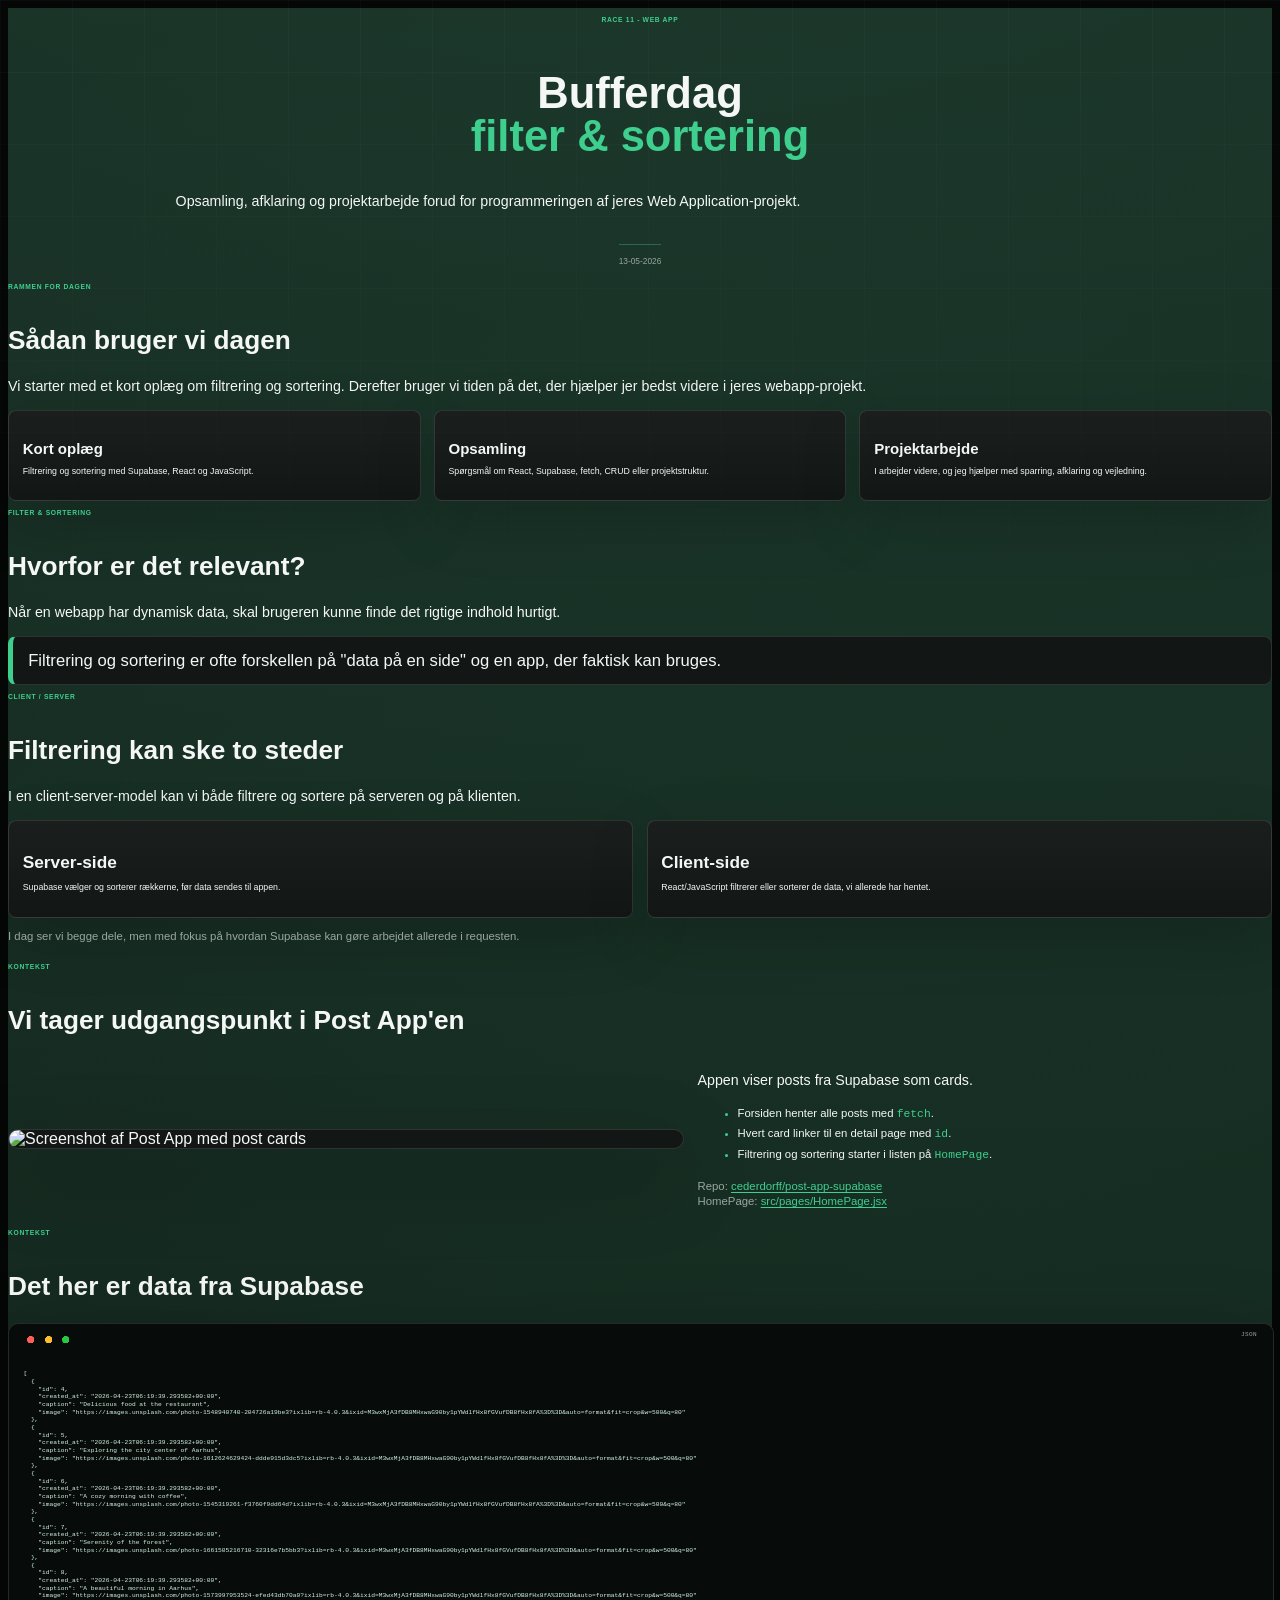
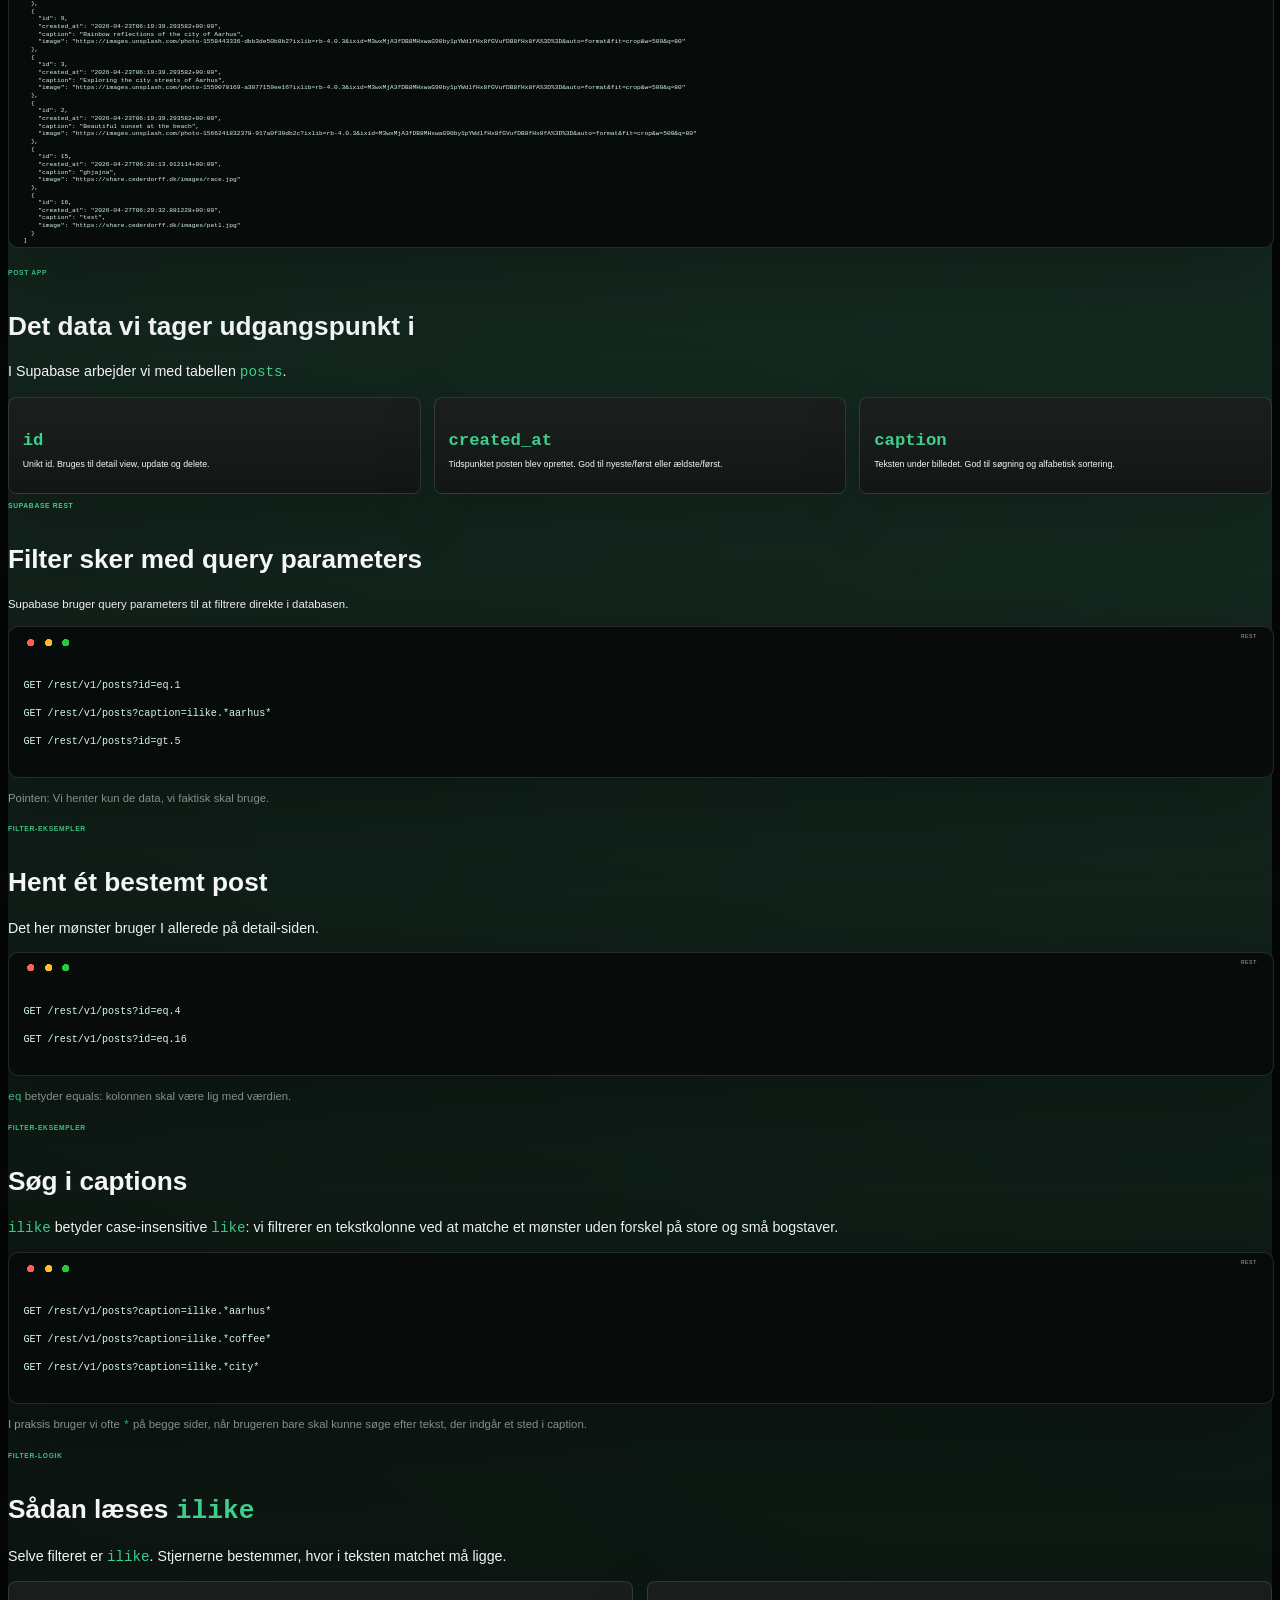
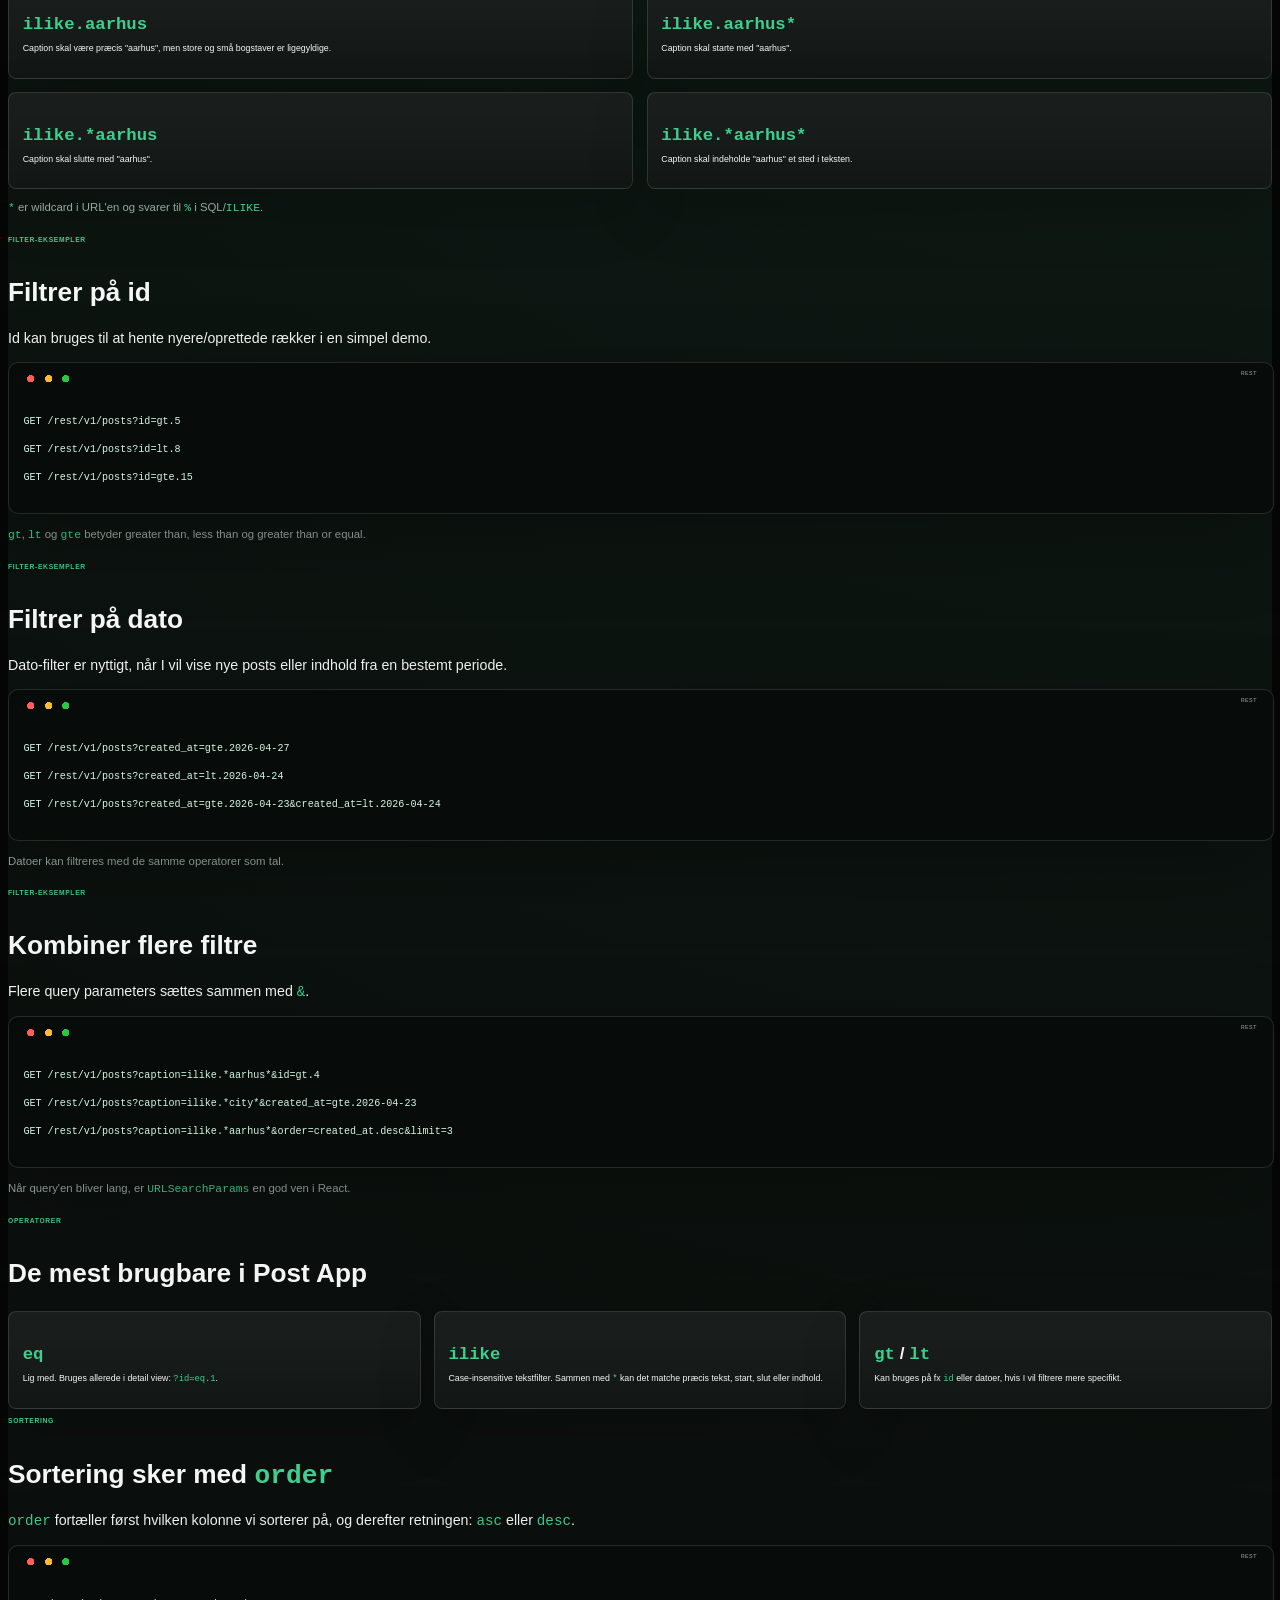
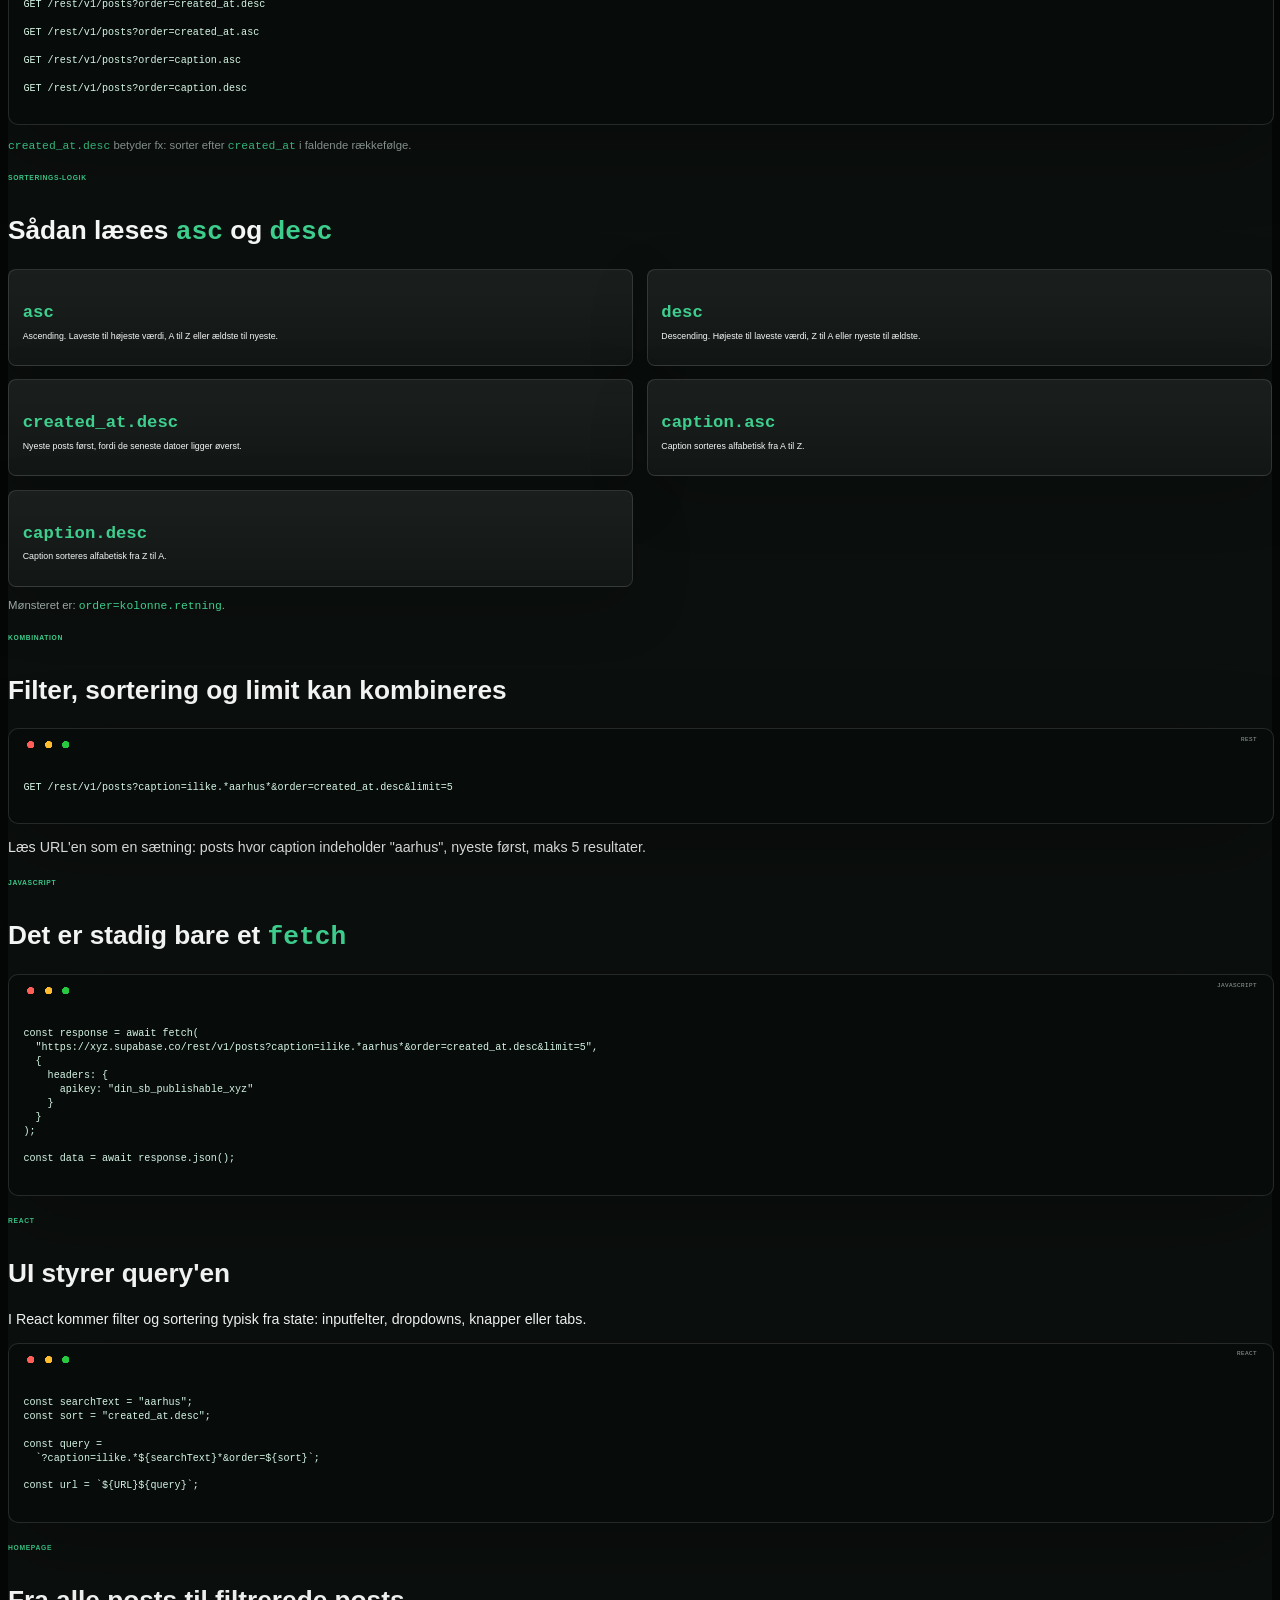
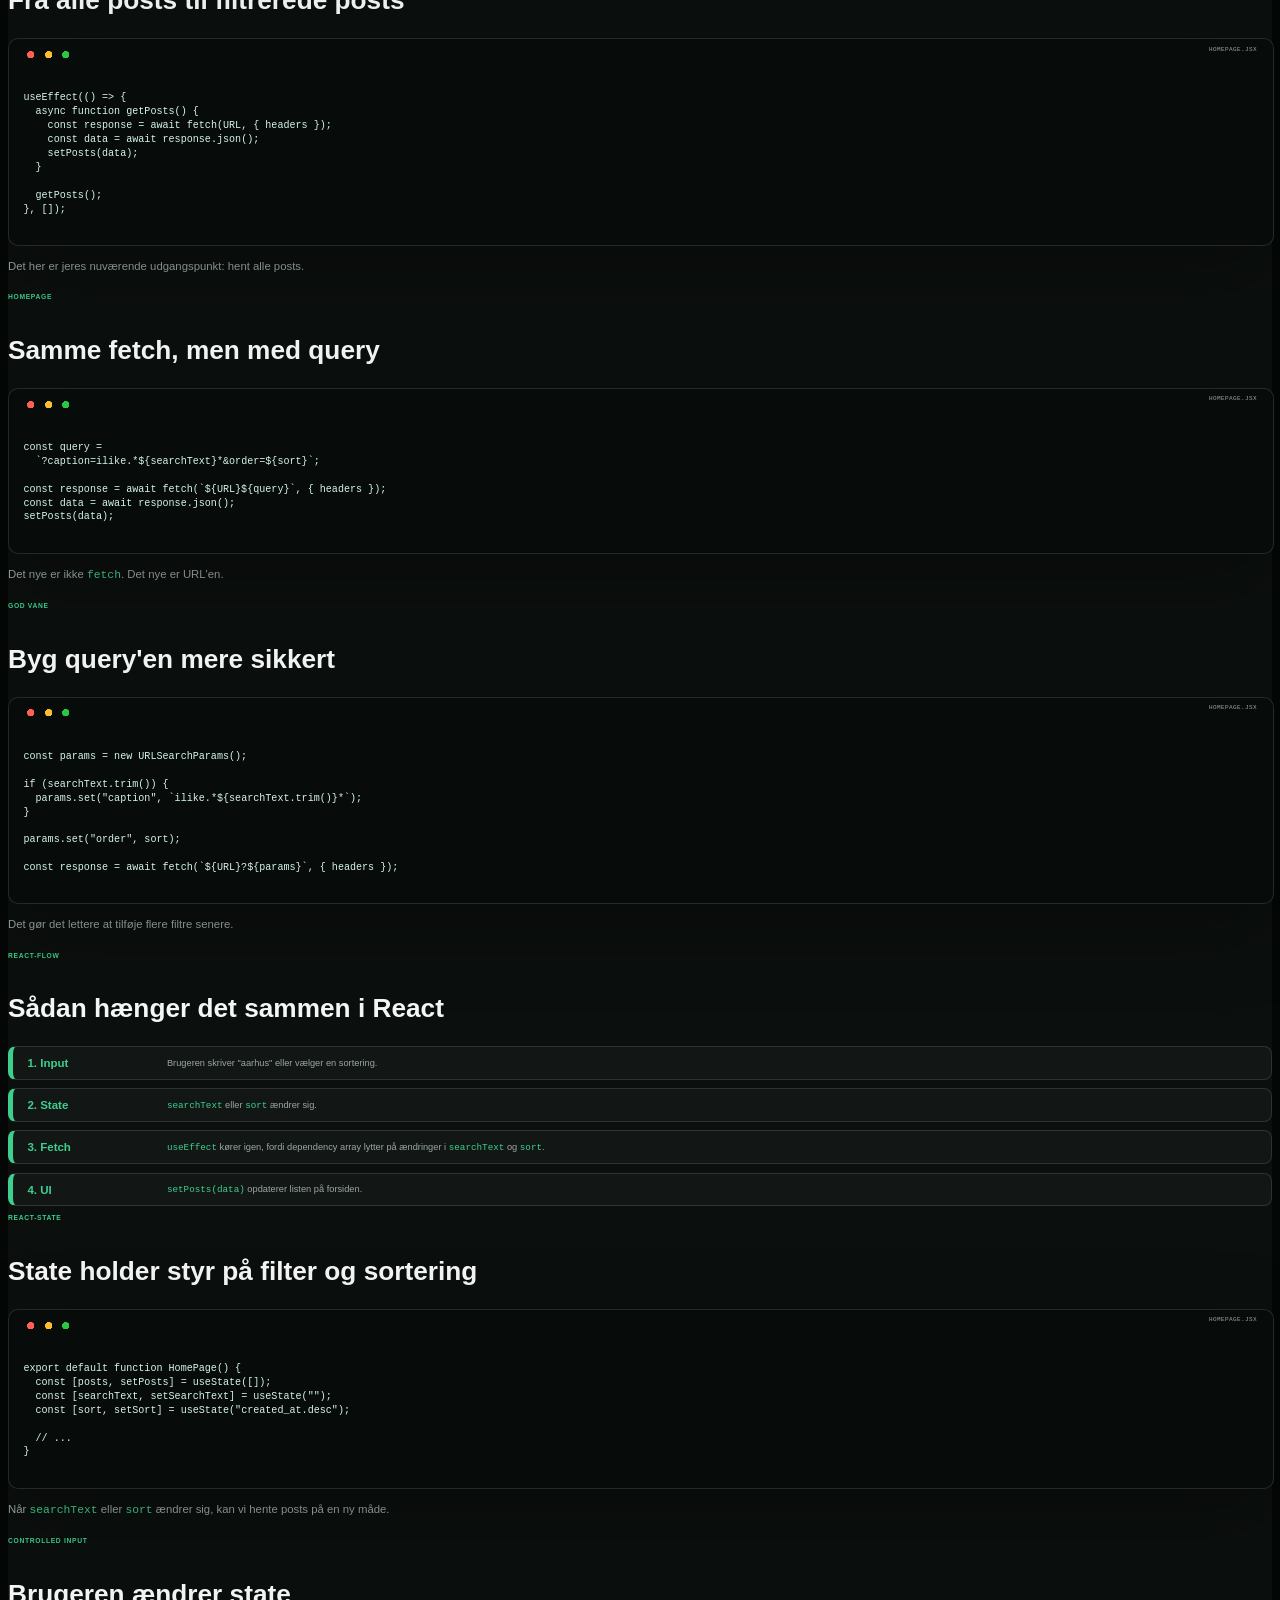
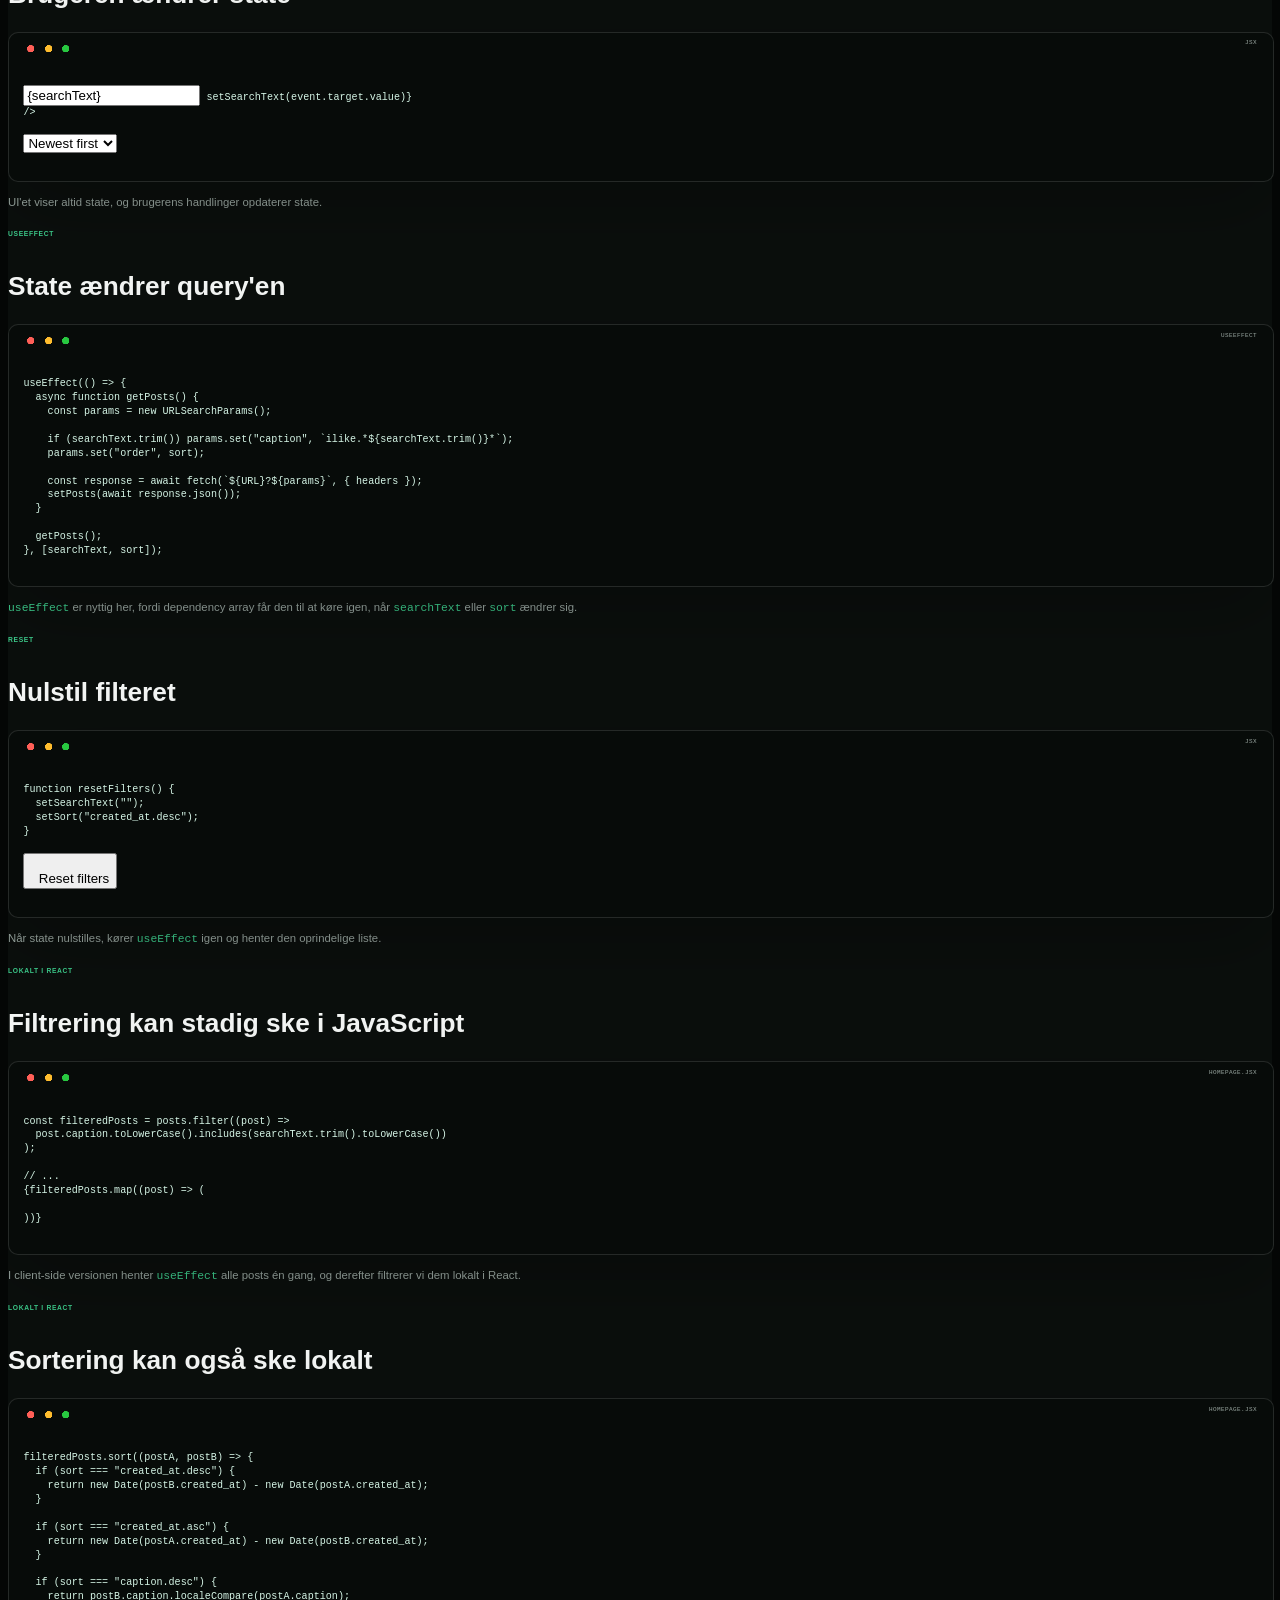
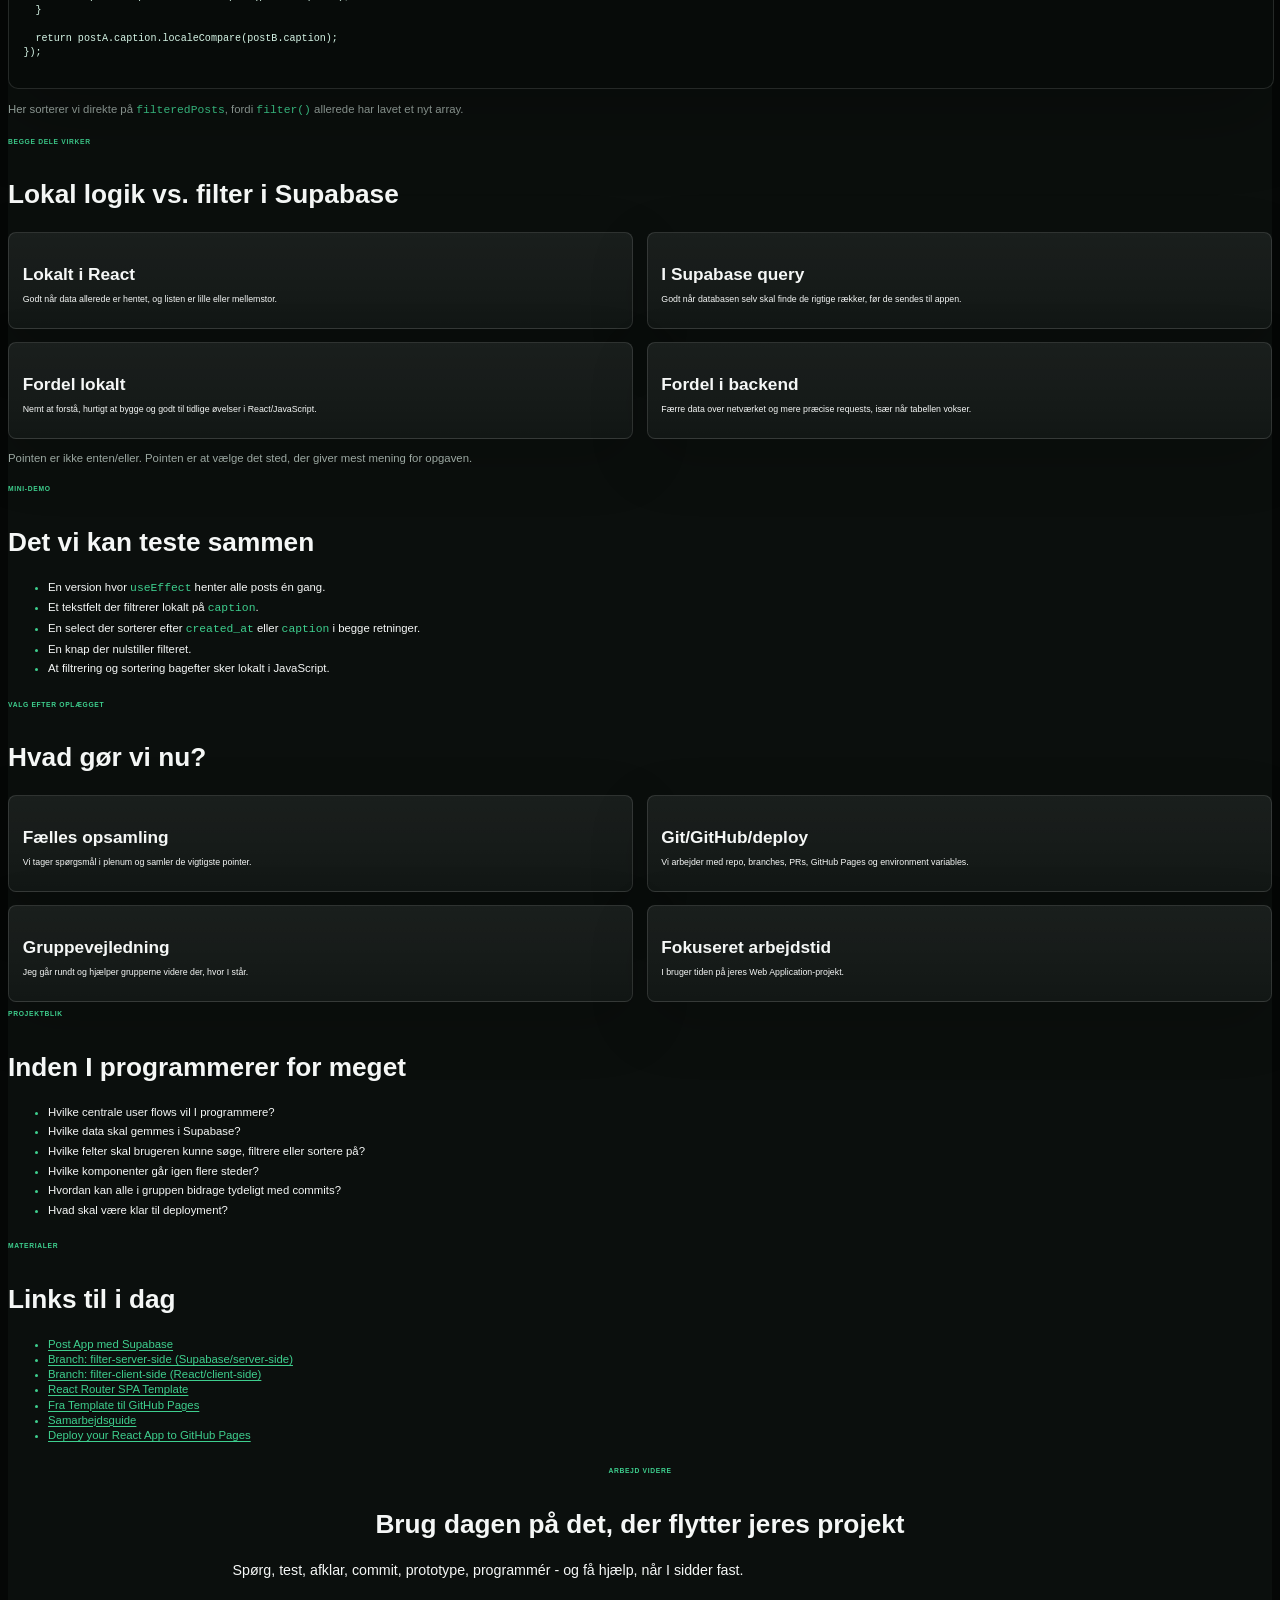
==== commit 426d7378: "Update links and enhance print styles in RACE 11 slides for better accessibility" ====
--- a/_slides/race-11-bufferdag-filter-sort.html
+++ b/_slides/race-11-bufferdag-filter-sort.html
@@ -7,6 +7,14 @@
     <link rel="stylesheet" href="https://cdn.jsdelivr.net/npm/reveal.js@5/dist/reveal.css" />
     <link rel="stylesheet" href="https://cdn.jsdelivr.net/npm/reveal.js@5/dist/theme/simple.css" />
     <link rel="stylesheet" href="https://cdn.jsdelivr.net/npm/highlight.js@11.9.0/styles/github-dark.min.css" />
+    <script>
+      const printStylesheet = document.createElement("link");
+      printStylesheet.rel = "stylesheet";
+      printStylesheet.href = window.location.search.match(/print-pdf/gi)
+        ? "https://cdn.jsdelivr.net/npm/reveal.js@5/dist/print/pdf.css"
+        : "https://cdn.jsdelivr.net/npm/reveal.js@5/dist/print/paper.css";
+      document.head.appendChild(printStylesheet);
+    </script>
     <style>
       :root {
         --bg: #0b0f0d;
@@ -396,6 +404,107 @@
         font-size: 0.94em;
       }
 
+      @media print {
+        html,
+        body,
+        .reveal,
+        .reveal .slides,
+        .reveal .slides section {
+          background: var(--bg) !important;
+        }
+
+        html,
+        body,
+        .reveal,
+        .reveal * {
+          -webkit-print-color-adjust: exact !important;
+          print-color-adjust: exact !important;
+        }
+
+        .reveal,
+        .reveal h1,
+        .reveal h2,
+        .reveal h3,
+        .reveal p,
+        .reveal li,
+        .reveal small,
+        .reveal .muted {
+          color: var(--ink) !important;
+        }
+
+        .reveal h1 span,
+        .reveal .eyebrow,
+        .reveal strong,
+        .reveal a,
+        .reveal code,
+        .reveal .tag,
+        .reveal .step strong {
+          color: var(--green) !important;
+        }
+
+        .reveal .panel,
+        .reveal .step,
+        .reveal .quote,
+        .reveal .app-shot,
+        .reveal pre {
+          background: var(--surface) !important;
+          border-color: var(--line) !important;
+          box-shadow: none !important;
+        }
+
+        .reveal::before {
+          display: none !important;
+        }
+      }
+
+      html.print-pdf,
+      html.print-pdf body {
+        background: var(--bg-deep) !important;
+      }
+
+      html.print-pdf .reveal,
+      html.print-pdf .reveal .slides,
+      html.print-pdf .reveal .slides section {
+        background: var(--bg) !important;
+      }
+
+      html.print-pdf .reveal,
+      html.print-pdf .reveal h1,
+      html.print-pdf .reveal h2,
+      html.print-pdf .reveal h3,
+      html.print-pdf .reveal p,
+      html.print-pdf .reveal li,
+      html.print-pdf .reveal small,
+      html.print-pdf .reveal .muted {
+        color: var(--ink) !important;
+      }
+
+      html.print-pdf .reveal h1 span,
+      html.print-pdf .reveal .eyebrow,
+      html.print-pdf .reveal strong,
+      html.print-pdf .reveal a,
+      html.print-pdf .reveal code,
+      html.print-pdf .reveal .tag,
+      html.print-pdf .reveal .step strong {
+        color: var(--green) !important;
+      }
+
+      html.print-pdf .reveal .panel,
+      html.print-pdf .reveal .step,
+      html.print-pdf .reveal .quote,
+      html.print-pdf .reveal .app-shot,
+      html.print-pdf .reveal pre {
+        background: var(--surface) !important;
+        border-color: var(--line) !important;
+        box-shadow: none !important;
+      }
+
+      html.print-pdf .reveal,
+      html.print-pdf .reveal * {
+        -webkit-print-color-adjust: exact !important;
+        print-color-adjust: exact !important;
+      }
+
       @media (max-width: 780px) {
         .reveal .grid,
         .reveal .grid.two,
@@ -484,6 +593,10 @@
                 <li>Hvert card linker til en detail page med <code>id</code>.</li>
                 <li>Filtrering og sortering starter i listen på <code>HomePage</code>.</li>
               </ul>
+              <p class="muted">
+                Repo: <a href="https://github.com/cederdorff/post-app-supabase">cederdorff/post-app-supabase</a><br />
+                HomePage: <a href="https://github.com/cederdorff/post-app-supabase/blob/main/src/pages/HomePage.jsx">src/pages/HomePage.jsx</a>
+              </p>
             </div>
           </div>
         </section>
@@ -1093,6 +1206,16 @@
           <ul>
             <li><a href="https://github.com/cederdorff/post-app-supabase">Post App med Supabase</a></li>
             <li>
+              <a href="https://github.com/cederdorff/post-app-supabase/blob/filter-server-side/src/pages/HomePage.jsx"
+                >Branch: filter-server-side (Supabase/server-side)</a
+              >
+            </li>
+            <li>
+              <a href="https://github.com/cederdorff/post-app-supabase/blob/filter-client-side/src/pages/HomePage.jsx"
+                >Branch: filter-client-side (React/client-side)</a
+              >
+            </li>
+            <li>
               <a href="https://github.com/cederdorff/react-router-spa/blob/main/README.md">React Router SPA Template</a>
             </li>
             <li>
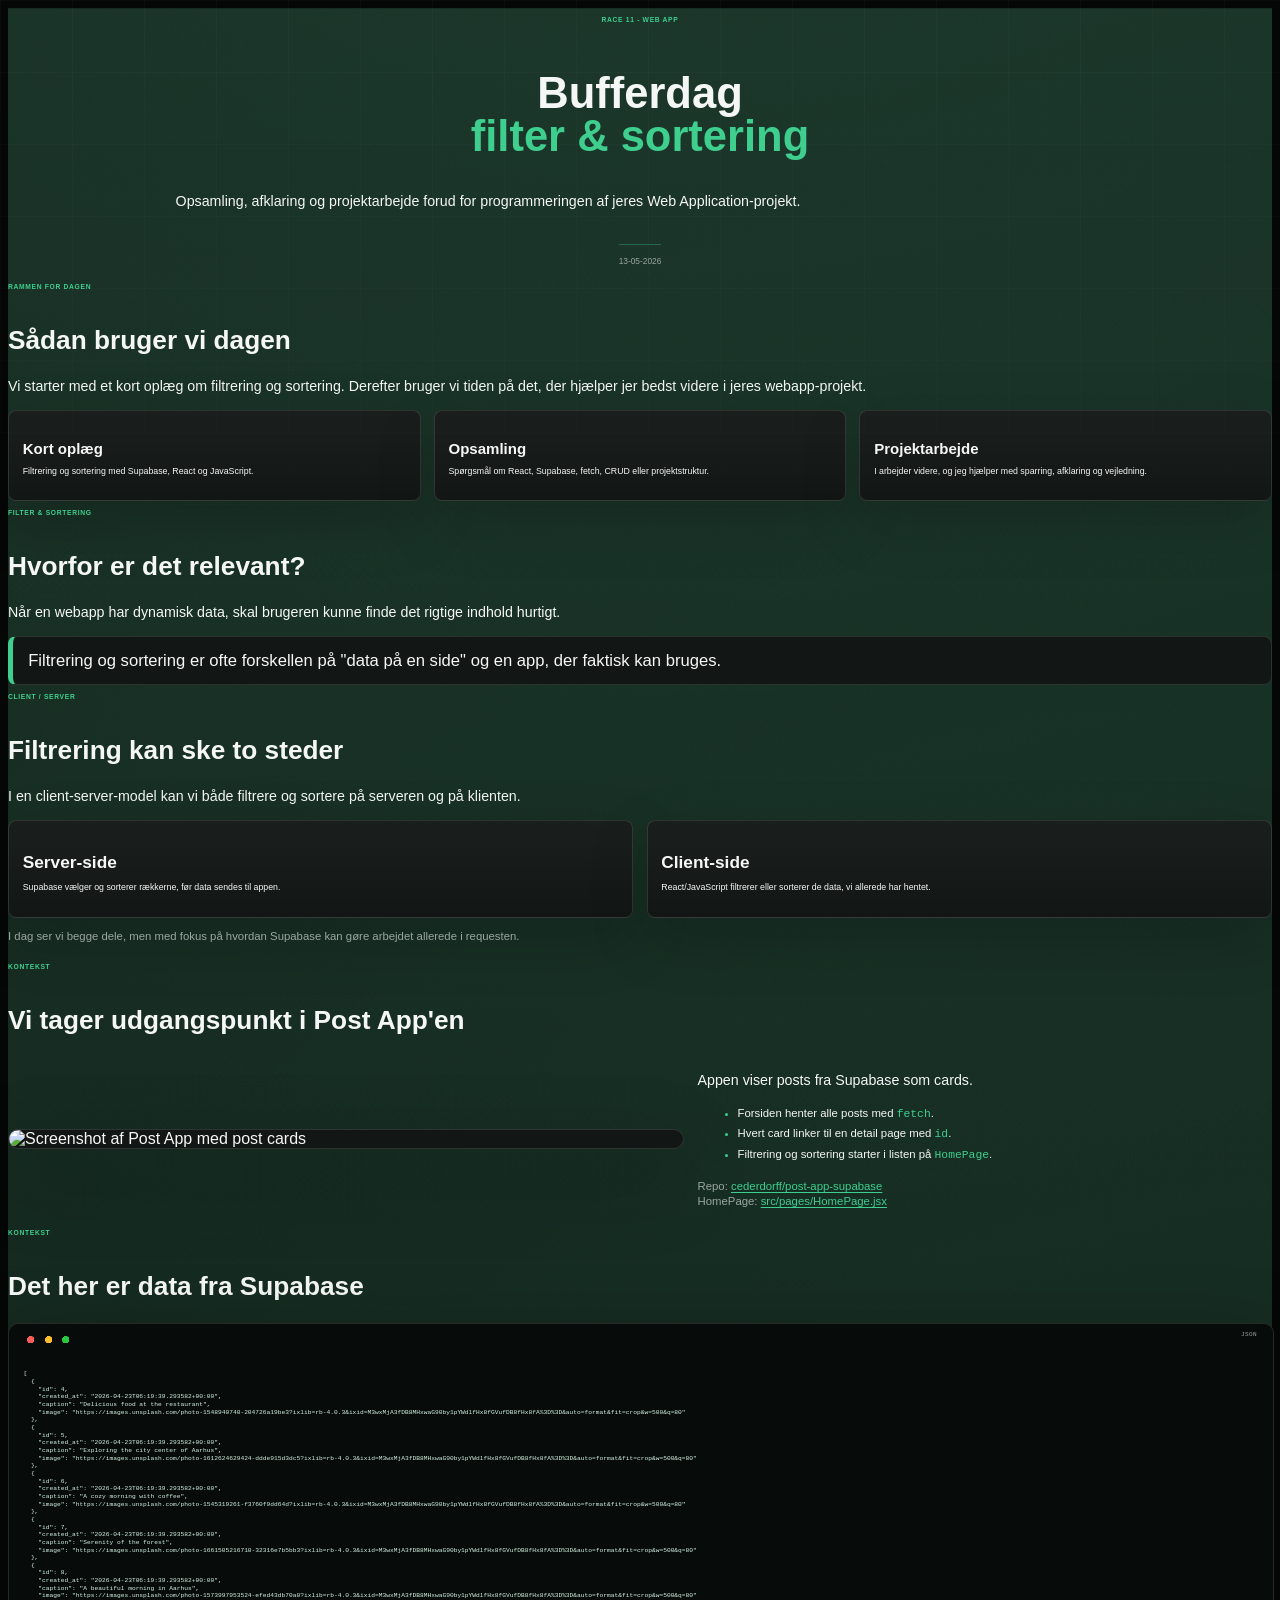
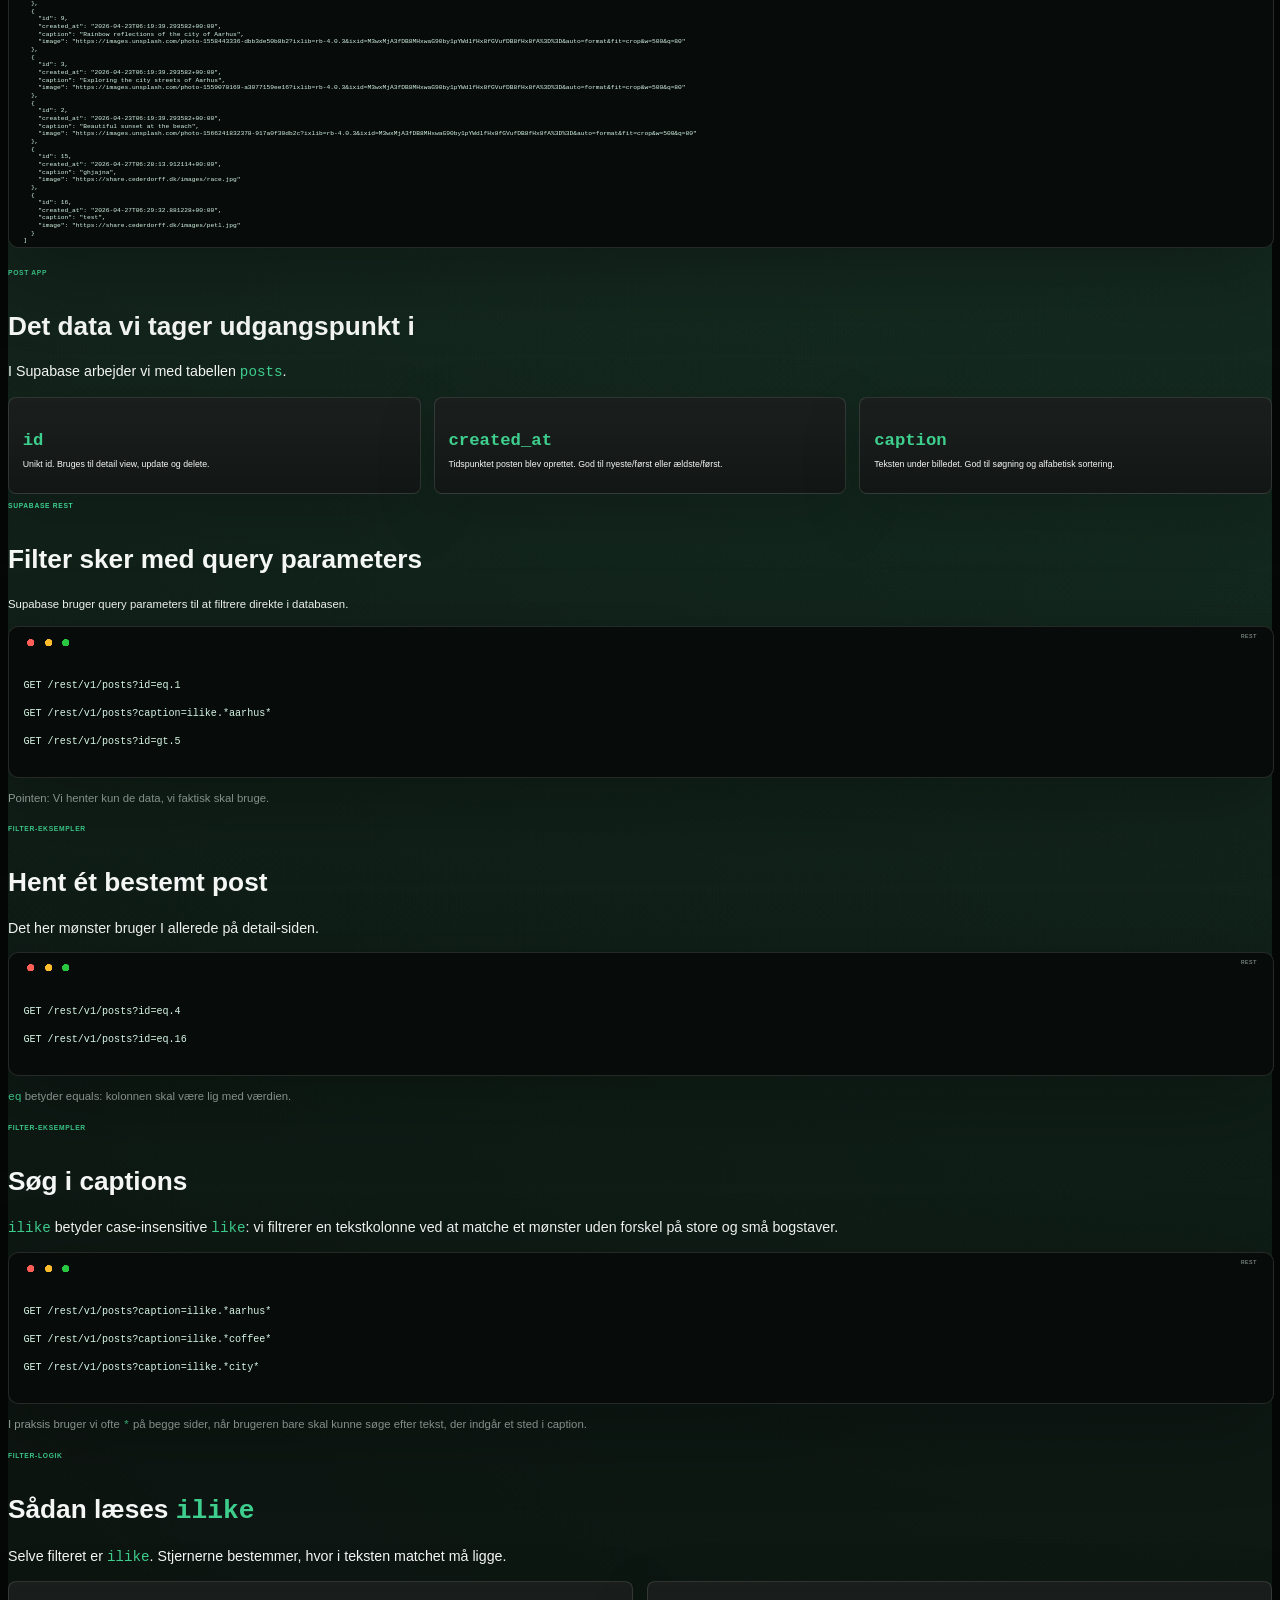
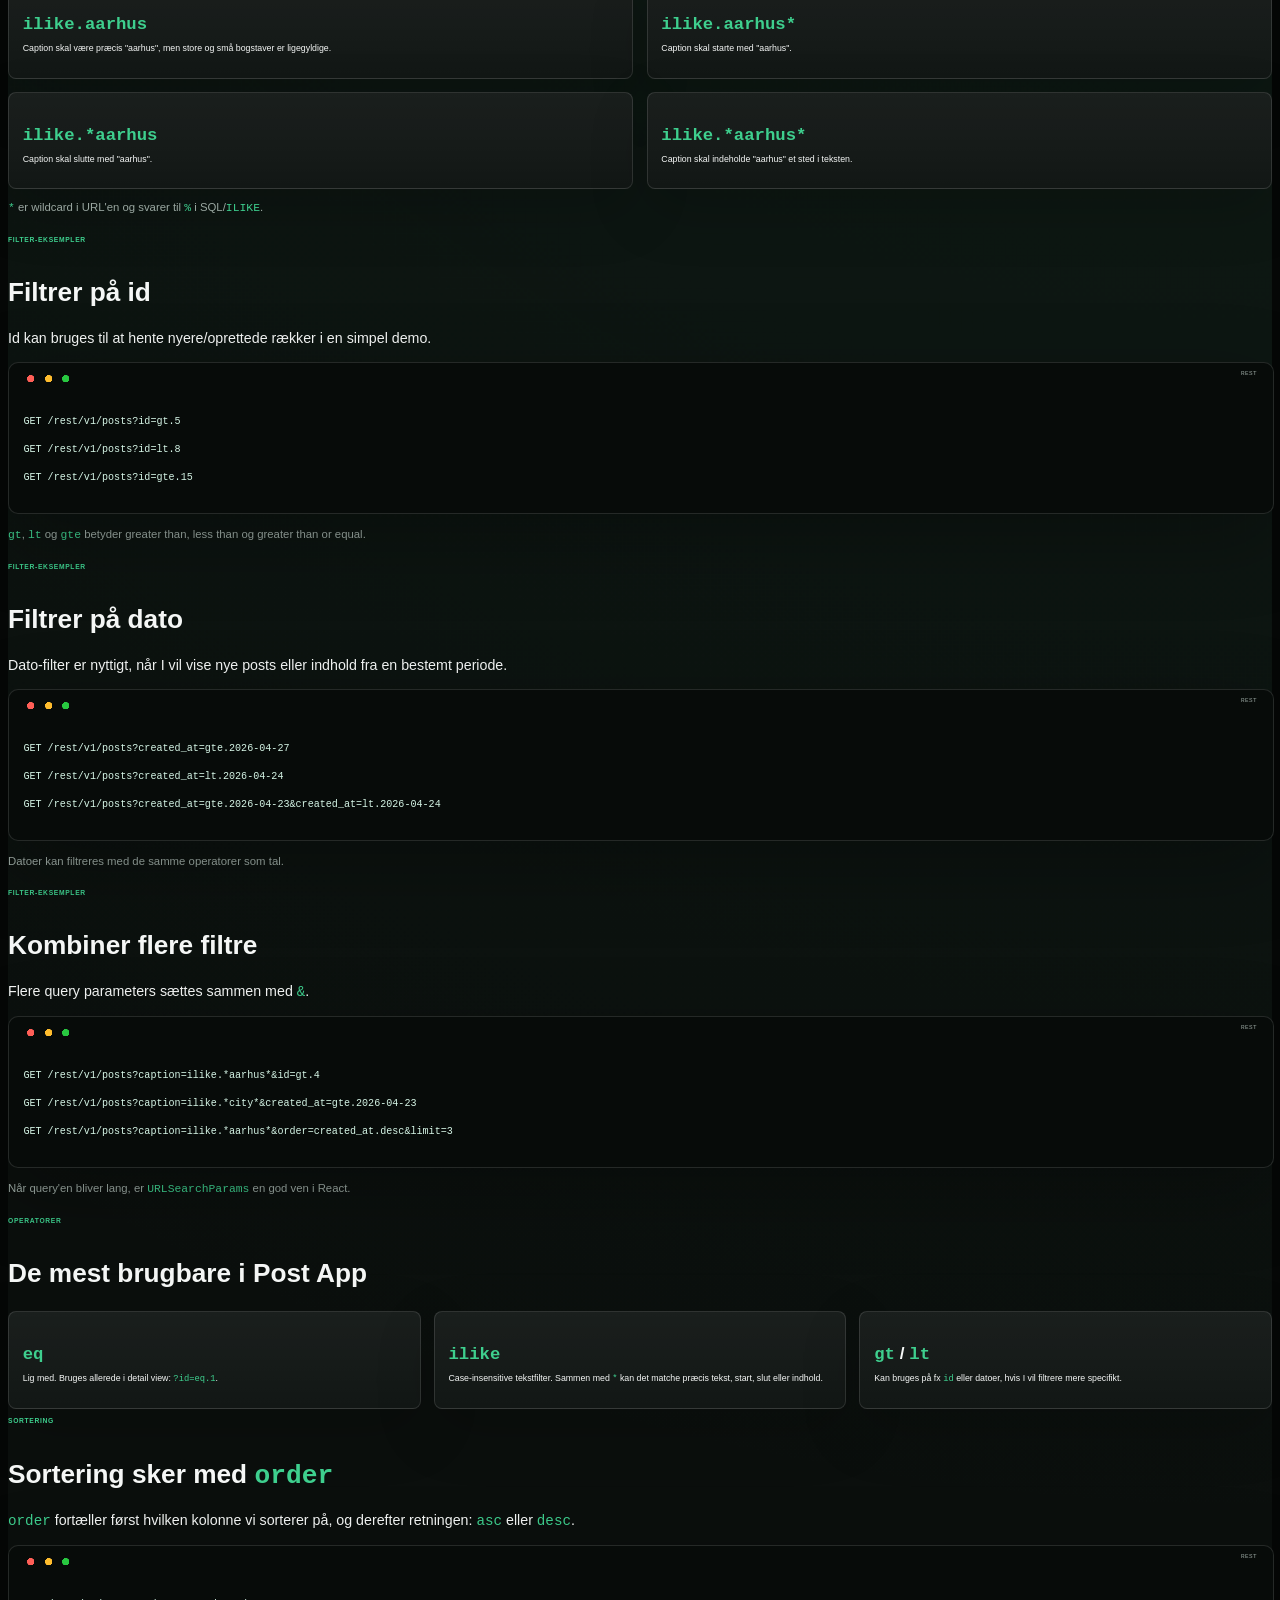
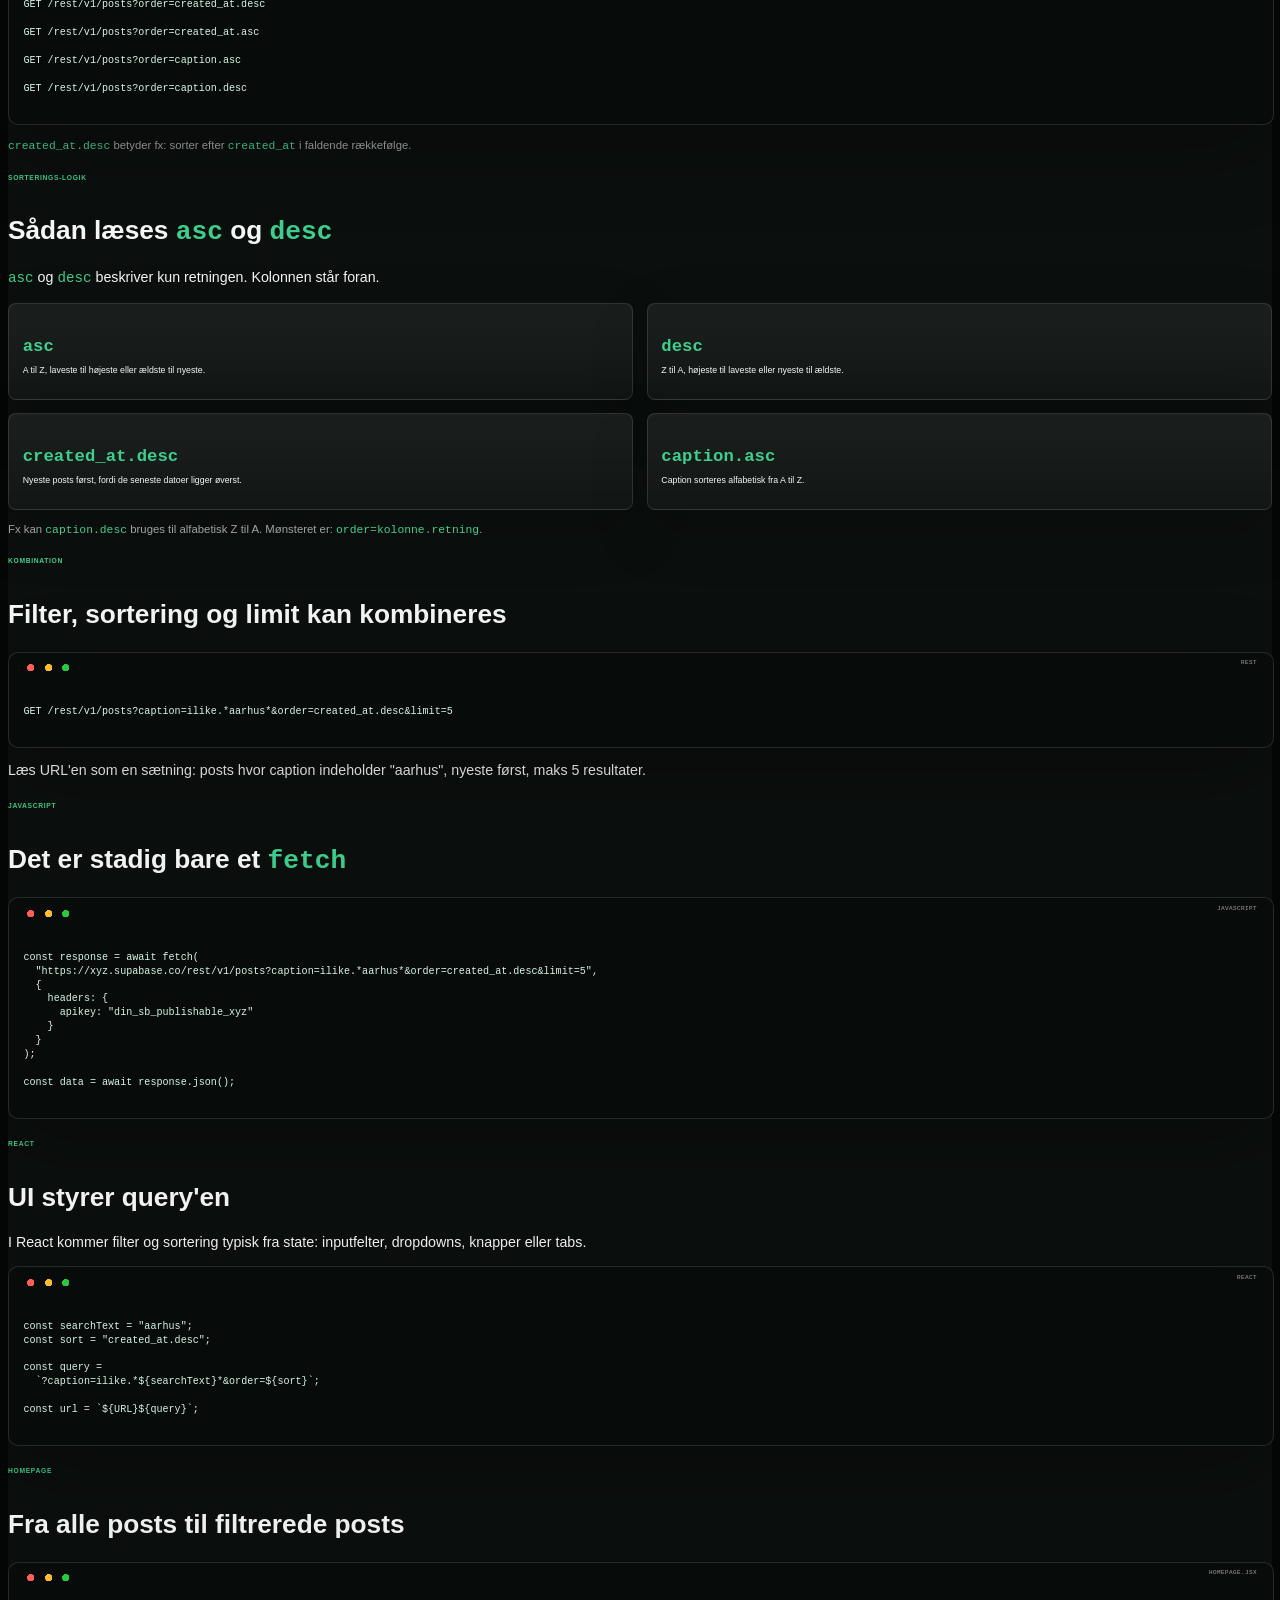
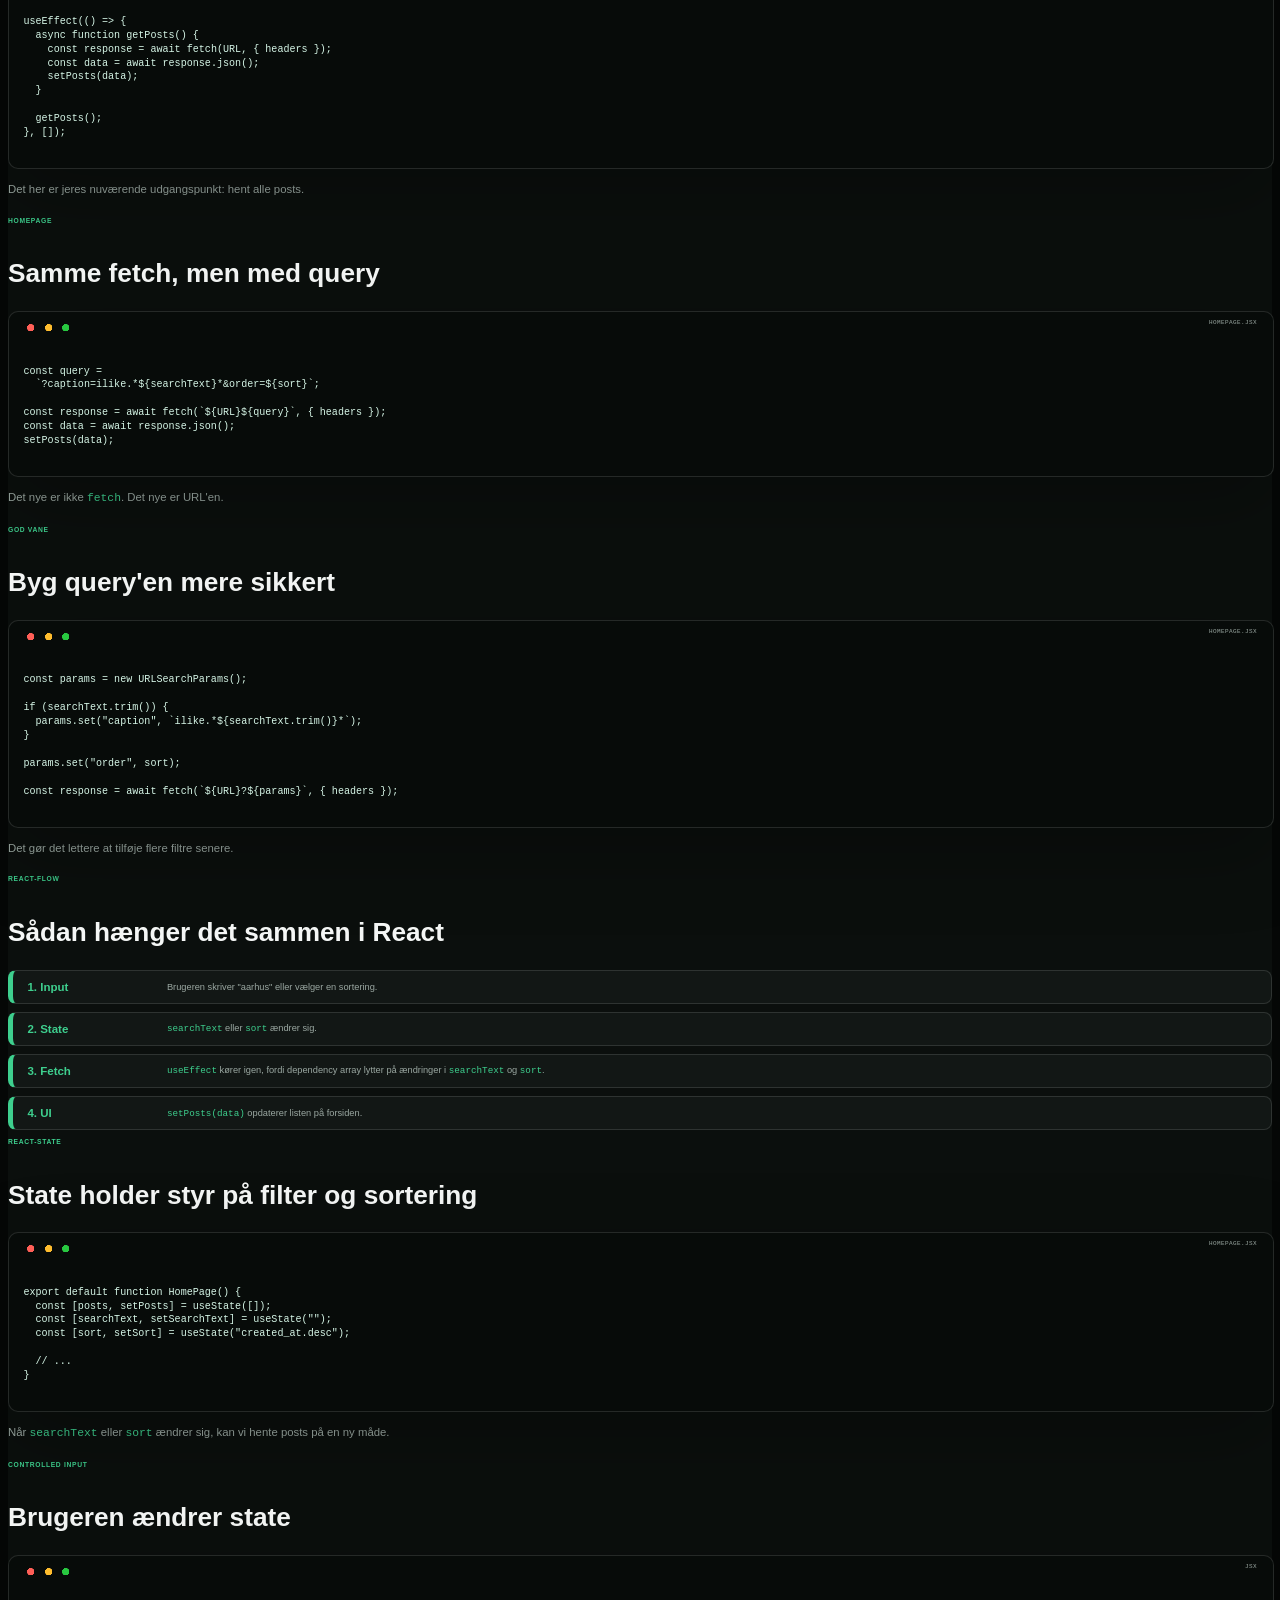
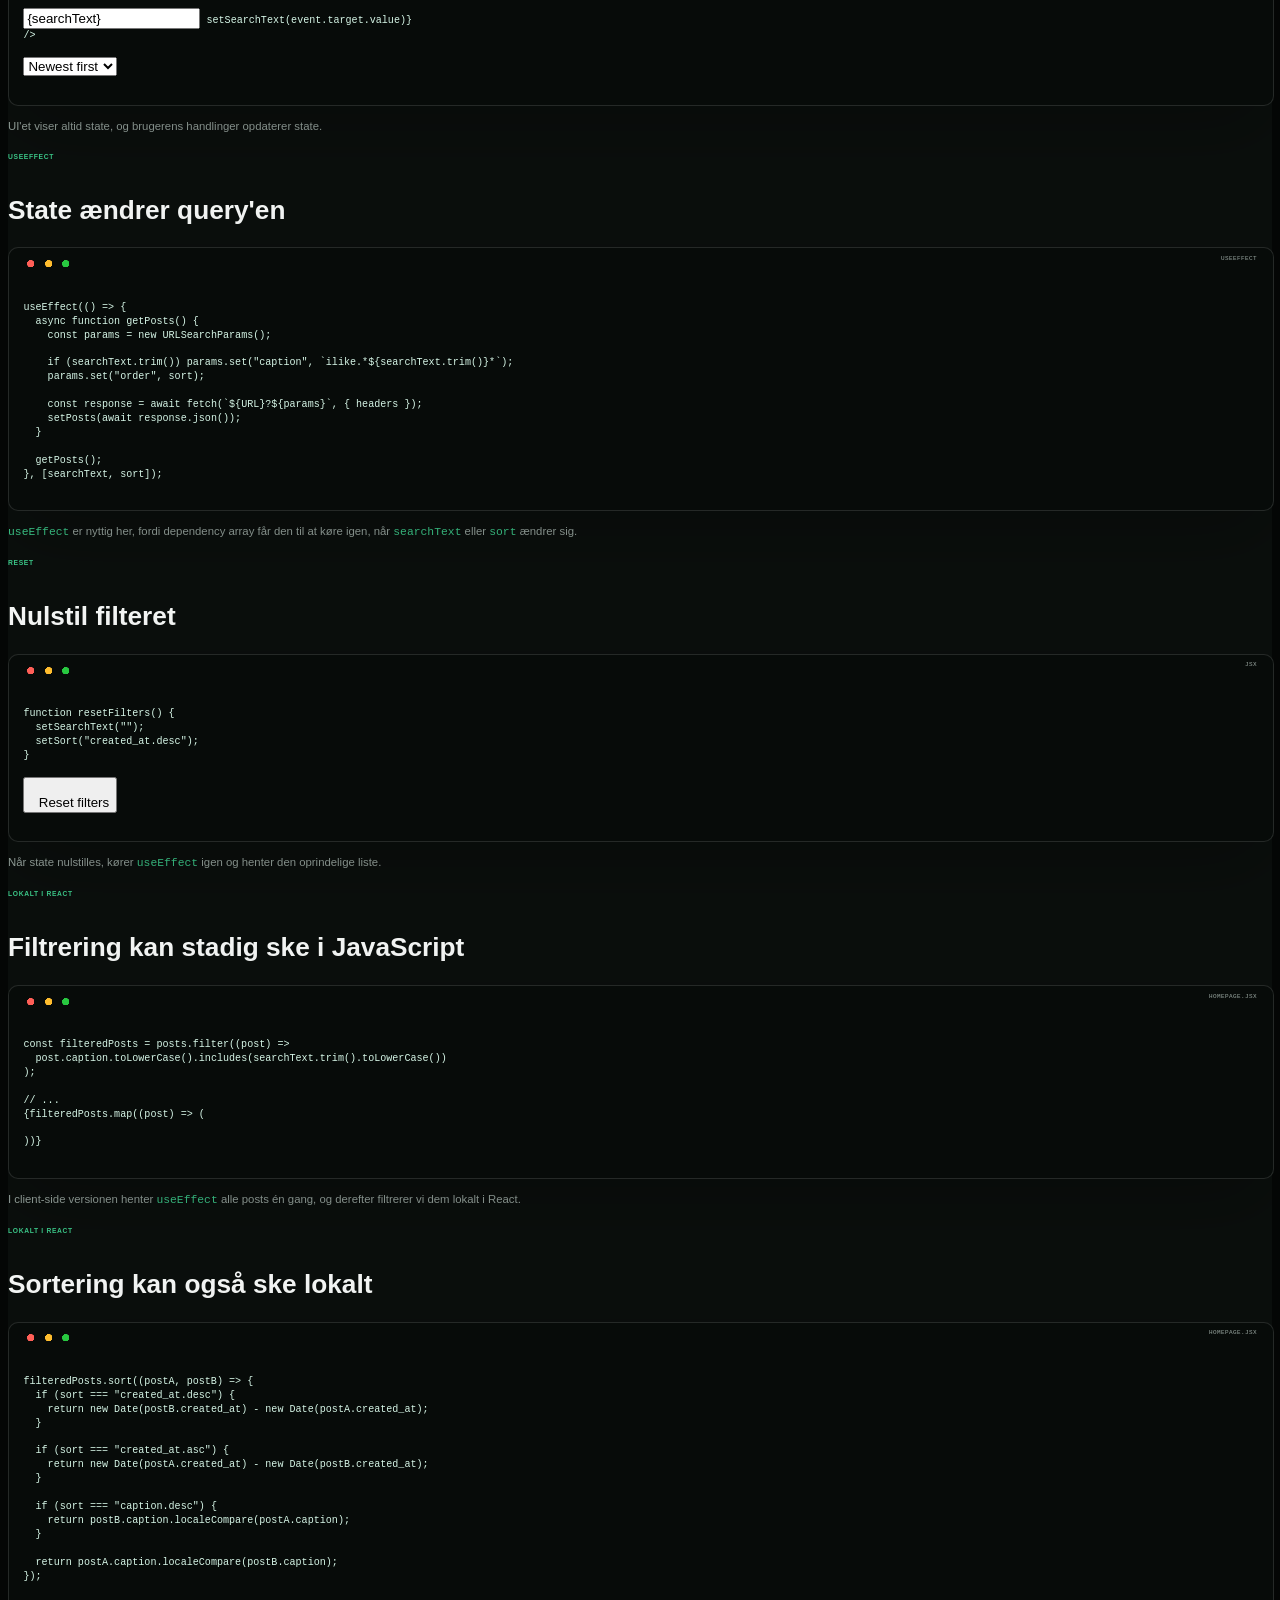
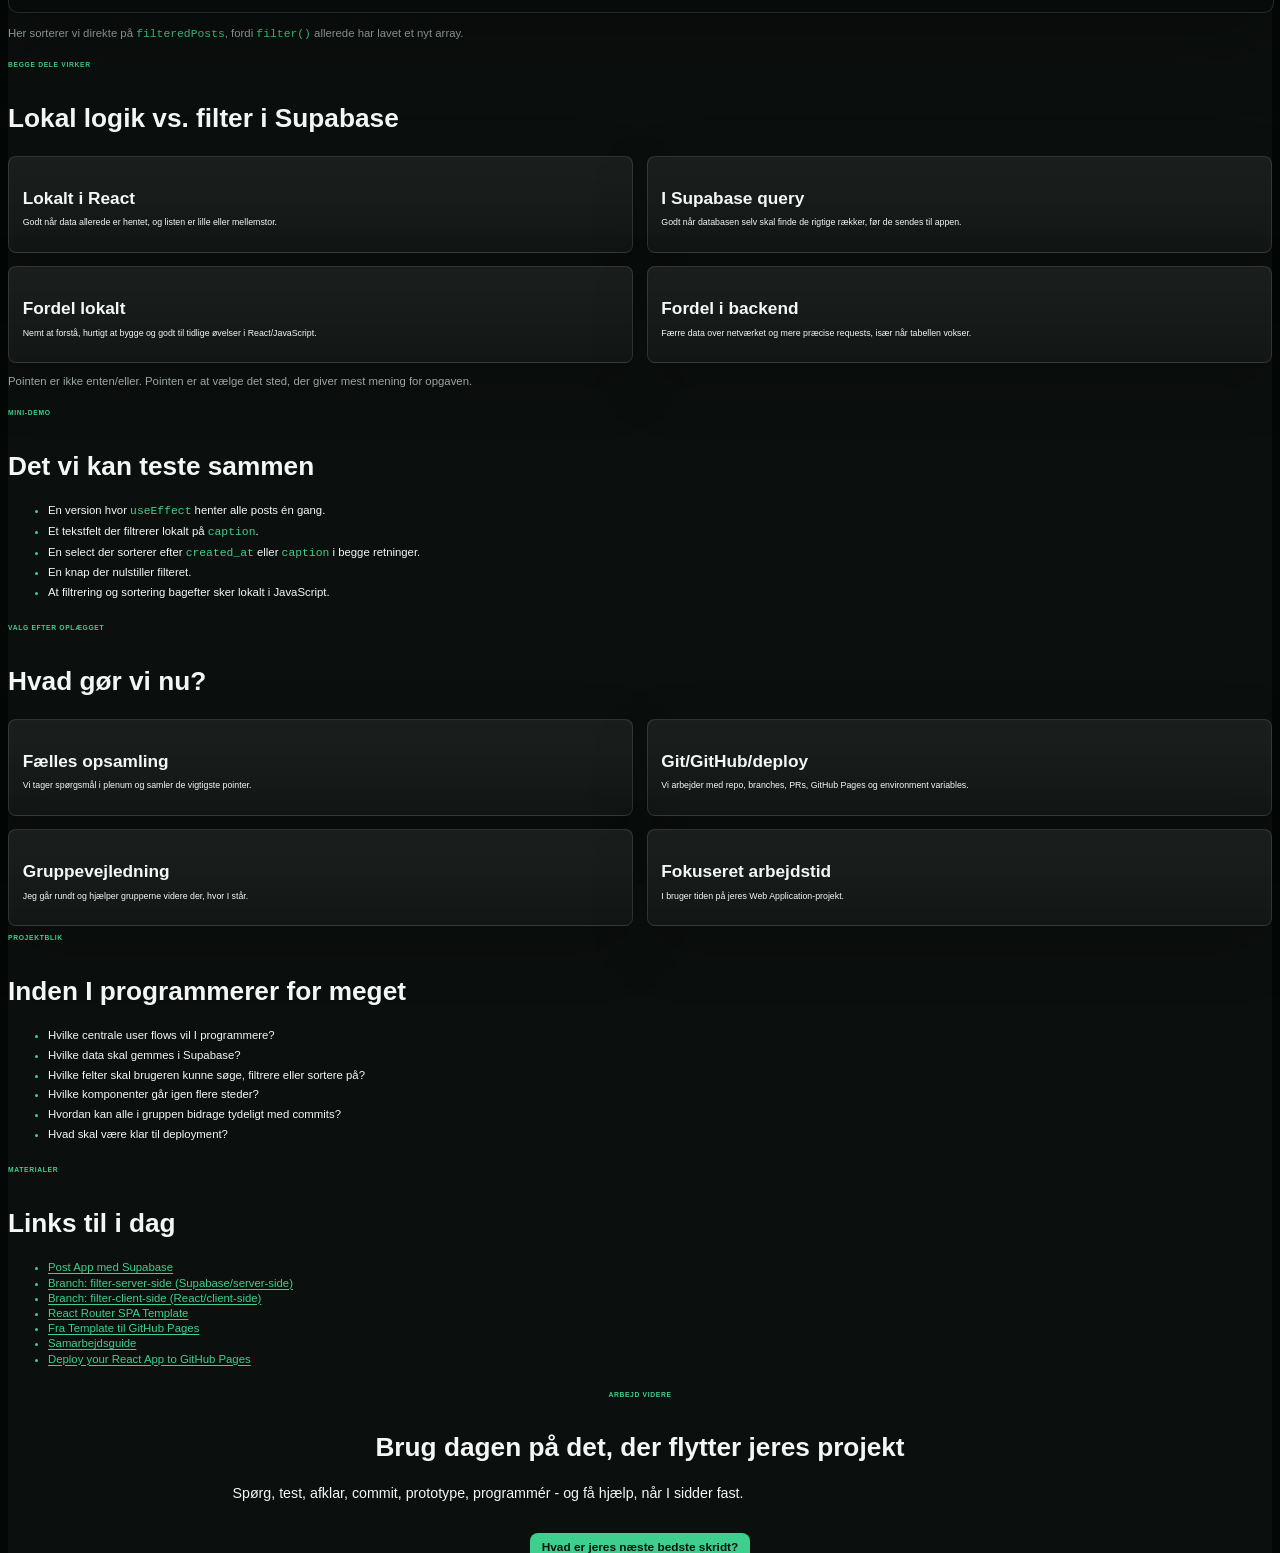
==== commit 583ee045: "Enhance sorting logic explanations in RACE 11 slides for clarity" ====
--- a/_slides/race-11-bufferdag-filter-sort.html
+++ b/_slides/race-11-bufferdag-filter-sort.html
@@ -7,14 +7,6 @@
     <link rel="stylesheet" href="https://cdn.jsdelivr.net/npm/reveal.js@5/dist/reveal.css" />
     <link rel="stylesheet" href="https://cdn.jsdelivr.net/npm/reveal.js@5/dist/theme/simple.css" />
     <link rel="stylesheet" href="https://cdn.jsdelivr.net/npm/highlight.js@11.9.0/styles/github-dark.min.css" />
-    <script>
-      const printStylesheet = document.createElement("link");
-      printStylesheet.rel = "stylesheet";
-      printStylesheet.href = window.location.search.match(/print-pdf/gi)
-        ? "https://cdn.jsdelivr.net/npm/reveal.js@5/dist/print/pdf.css"
-        : "https://cdn.jsdelivr.net/npm/reveal.js@5/dist/print/paper.css";
-      document.head.appendChild(printStylesheet);
-    </script>
     <style>
       :root {
         --bg: #0b0f0d;
@@ -856,14 +848,15 @@
         <section>
           <span class="eyebrow">Sorterings-logik</span>
           <h2>Sådan læses <code>asc</code> og <code>desc</code></h2>
+          <p class="lead"><code>asc</code> og <code>desc</code> beskriver kun retningen. Kolonnen står foran.</p>
           <div class="grid two">
             <div class="panel">
               <h3><code>asc</code></h3>
-              <p>Ascending. Laveste til højeste værdi, A til Z eller ældste til nyeste.</p>
+              <p>A til Z, laveste til højeste eller ældste til nyeste.</p>
             </div>
             <div class="panel">
               <h3><code>desc</code></h3>
-              <p>Descending. Højeste til laveste værdi, Z til A eller nyeste til ældste.</p>
+              <p>Z til A, højeste til laveste eller nyeste til ældste.</p>
             </div>
             <div class="panel">
               <h3><code>created_at.desc</code></h3>
@@ -873,12 +866,8 @@
               <h3><code>caption.asc</code></h3>
               <p>Caption sorteres alfabetisk fra A til Z.</p>
             </div>
-            <div class="panel">
-              <h3><code>caption.desc</code></h3>
-              <p>Caption sorteres alfabetisk fra Z til A.</p>
-            </div>
           </div>
-          <p class="muted">Mønsteret er: <code>order=kolonne.retning</code>.</p>
+          <p class="muted">Fx kan <code>caption.desc</code> bruges til alfabetisk Z til A. Mønsteret er: <code>order=kolonne.retning</code>.</p>
         </section>
 
         <section>
